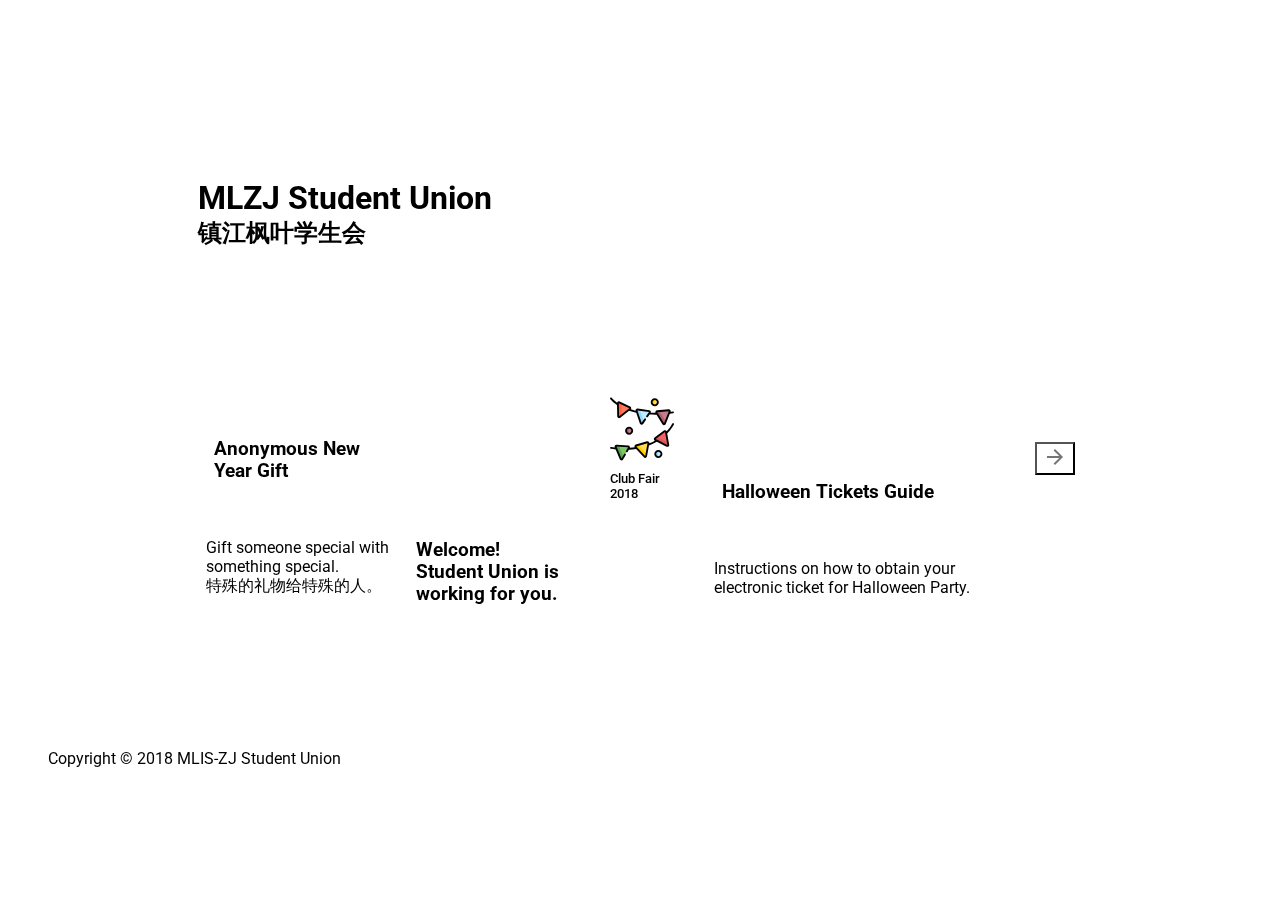
==== index.html @ 2b1303f5 "fin" ====
<!doctype html>
<!--
    Material Design Lite
    Copyright 2015 Google Inc. All rights reserved.

    Licensed under the Apache License, Version 2.0 (the "License");
    you may not use this file except in compliance with the License.
    You may obtain a copy of the License at

            https://www.apache.org/licenses/LICENSE-2.0

    Unless required by applicable law or agreed to in writing, software
    distributed under the License is distributed on an "AS IS" BASIS,
    WITHOUT WARRANTIES OR CONDITIONS OF ANY KIND, either express or implied.
    See the License for the specific language governing permissions and
    limitations under the License
-->
<html lang="en">
  <head>
    <meta charset="utf-8">
    <meta http-equiv="X-UA-Compatible" content="IE=edge">
    <meta name="description" content="Maple Leaf Zhenjiang Student Union">
    <meta name="viewport" content="width=device-width, initial-scale=1.0, minimum-scale=1.0">
    <title>Home | MLZJ Student Union</title>

    <!-- Add to homescreen for Chrome on Android -->
    <meta name="mobile-web-app-capable" content="yes">
    <link rel="icon" sizes="192x192" href="images/android-desktop.png">

    <!-- Add to homescreen for Safari on iOS -->
    <meta name="apple-mobile-web-app-capable" content="yes">
    <meta name="apple-mobile-web-app-status-bar-style" content="black">
    <meta name="apple-mobile-web-app-title" content="MLZJ Student Union">
    <link rel="apple-touch-icon-precomposed" href="images/ios-desktop.png">

    <!-- Tile icon for Win8 (144x144 + tile color) -->
    <meta name="msapplication-TileImage" content="images/touch/ms-touch-icon-144x144-precomposed.png">
    <meta name="msapplication-TileColor" content="#3372DF">

    <link rel="shortcut icon" href="images/favicon.png">

    <!-- SEO: If your mobile URL is different from the desktop URL, add a canonical link to the desktop page https://developers.google.com/webmasters/smartphone-sites/feature-phones -->
    <!--
    <link rel="canonical" href="http://www.example.com/">
    -->

    <link rel="stylesheet"
          href="https://fonts.googleapis.com/css?family=Roboto:regular,bold,italic,thin,light,bolditalic,black,medium&amp;lang=en">
    <link rel="stylesheet" href="https://fonts.googleapis.com/icon?family=Material+Icons">
    <link rel="stylesheet" href="https://code.getmdl.io/1.3.0/material.grey-orange.min.css">
    <link rel="stylesheet" href="styles.css">
    <style>
      #view-source {
        position: fixed;
        display: block;
        right: 0;
        bottom: 0;
        margin-right: 40px;
        margin-bottom: 40px;
        z-index: 900;
      }
    </style>
  </head>
  <body>

    <!-- Always shows a header, even in smaller screens. -->
    <div class="mdl-layout mdl-js-layout mdl-layout--fixed-header">
      <!--<header class="mdl-layout__header">-->
        <!--<div class="mdl-layout__header-row">-->
          <!--&lt;!&ndash; Title &ndash;&gt;-->
          <!--<span class="mdl-layout-title">Title</span>-->
          <!--&lt;!&ndash; Add spacer, to align navigation to the right &ndash;&gt;-->
          <!--<div class="mdl-layout-spacer"></div>-->
          <!--&lt;!&ndash; Navigation. We hide it in small screens. &ndash;&gt;-->
          <!--&lt;!&ndash;<nav class="mdl-navigation mdl-layout&#45;&#45;large-screen-only">&ndash;&gt;-->
          <!--&lt;!&ndash;<a class="mdl-navigation__link" href="">Link</a>&ndash;&gt;-->
          <!--&lt;!&ndash;<a class="mdl-navigation__link" href="">Link</a>&ndash;&gt;-->
          <!--&lt;!&ndash;<a class="mdl-navigation__link" href="">Link</a>&ndash;&gt;-->
          <!--&lt;!&ndash;<a class="mdl-navigation__link" href="">Link</a>&ndash;&gt;-->
          <!--&lt;!&ndash;</nav>&ndash;&gt;-->
        <!--</div>-->
      <!--</header>-->
      <!--<div class="mdl-layout__drawer">-->
      <!--<span class="mdl-layout-title">Title</span>-->
      <!--<nav class="mdl-navigation">-->
      <!--<a class="mdl-navigation__link" href="">Link</a>-->
      <!--<a class="mdl-navigation__link" href="">Link</a>-->
      <!--<a class="mdl-navigation__link" href="">Link</a>-->
      <!--<a class="mdl-navigation__link" href="">Link</a>-->
      <!--</nav>-->
      <!--</div>-->
      <main class="mdl-layout__content">
        <div class="page-content">
          <div class="demo-blog mdl-layout mdl-js-layout has-drawer is-upgraded">
            <main class="mdl-layout__content">
              <div class="demo-blog__posts mdl-grid" style="padding-left:15px">
                <h1 style="margin-bottom: 0">MLZJ Student Union</h1>
              </div>
              <div class="demo-blog__posts mdl-grid" style="padding-left:15px">
                <h2 style="margin-top: 0">镇江枫叶学生会</h2>
              </div>
              <div class="demo-blog__posts mdl-grid">


                <div class="mdl-card gift mdl-cell mdl-cell--12-col">
                  <div class="mdl-card__media mdl-color-text--grey-50">
                    <h3><a href="gift.html">Anonymous New Year Gift</a></h3>
                  </div>
                  <div class="mdl-color-text--grey-600 mdl-card__supporting-text"
                       style="margin-top: 1rem; margin-bottom: 1rem">
                    Gift someone special with something special.<br>特殊的礼物给特殊的人。
                  </div>
                </div>

                <div class="mdl-card coffee-pic mdl-cell mdl-cell--8-col">
                  <div class="mdl-card__media mdl-color-text--grey-50" style="cursor: default">
                    <h3>Welcome! <br> Student Union is working for you.</h3>
                  </div>
                </div>

                <div class="mdl-card something-else mdl-cell mdl-cell--8-col mdl-cell--4-col-desktop">
                  <div class="mdl-card__media mdl-color--white mdl-color-text--grey-600">
                    <a href="https://clubs.mlzjsu.com">
                    </a>
                    <img src="images/garlands.svg">
                    Club Fair 2018
                  </div>
                </div>
                <div class="mdl-card on-the-road-again mdl-cell mdl-cell--12-col">
                  <div class="mdl-card__media mdl-color-text--grey-50">
                    <h3><a href="ticket.html">Halloween Tickets Guide</a></h3>
                  </div>
                  <div class="mdl-color-text--grey-600 mdl-card__supporting-text"
                       style="margin-top: 1rem; margin-bottom: 1rem">
                    Instructions on how to obtain your electronic ticket for Halloween Party.
                  </div>
                </div>
                <nav class="demo-nav mdl-cell mdl-cell--12-col">
                  <div class="section-spacer"></div>
                  <a href="ticket.html" class="demo-nav__button" title="show more">
                    View
                    <button class="mdl-button mdl-js-button mdl-js-ripple-effect mdl-button--icon">
                      <i class="material-icons" role="presentation">arrow_forward</i>
                    </button>
                  </a>
                </nav>
              </div>
              <footer class="mdl-mini-footer">
                <div class="mdl-mini-footer--left-section">

                  <span>Copyright © 2018 MLIS-ZJ Student Union</span>
                  <!--<button class="mdl-mini-footer&#45;&#45;social-btn social-btn social-btn__github">-->
                  <!--</button>-->
                </div>
                <!--<div class="mdl-mini-footer&#45;&#45;right-section">-->
                <!--<button class="mdl-mini-footer&#45;&#45;social-btn social-btn__share">-->
                <!--<i class="material-icons" role="presentation">share</i>-->
                <!--<span class="visuallyhidden">share</span>-->
                <!--</button>-->
                <!--</div>-->
              </footer>
            </main>
            <div class="mdl-layout__obfuscator"></div>
          </div>
        </div>
      </main>
    </div>

    <script src="https://code.getmdl.io/1.3.0/material.min.js"></script>
  </body>
  <script>
  Array.prototype.forEach.call(document.querySelectorAll('.mdl-card__media'), function (el) {
    var link = el.querySelector('a');
    if (!link) {
      return;
    }
    var target = link.getAttribute('href');
    if (!target) {
      return;
    }
    el.addEventListener('click', function () {
      location.href = target;
    });
  });
  </script>
  <!-- Global site tag (gtag.js) - Google Analytics -->
  <script async src="https://www.googletagmanager.com/gtag/js?id=UA-101976839-5"></script>
  <script>
  window.dataLayer = window.dataLayer || [];
  function gtag(){dataLayer.push(arguments);}
  gtag('js', new Date());

  gtag('config', 'UA-101976839-5');
  </script>

</html>
---- styles.css ----
body::before {
  background-size: cover;
  background-attachment: fixed;
  content: '';
  will-change: transform;
  z-index: -1;
  left: 0;
  right: 0;
  bottom: 0;
  top: 0;
  position: fixed;
}

@media (max-width: 512px)  and (-webkit-min-device-pixel-ratio: 1.5),
(max-width: 512px)  and (min-resolution: 1.5dppx),
(max-width: 1024px) and (-webkit-max-device-pixel-ratio: 1.5),
(max-width: 1024px) and (max-resolution: 1.5dppx) {
  body::before {
    background-image: url('https://i.loli.net/2018/10/23/5bcf02853e238.jpg');
  }
}

@media (min-width: 513px)  and (max-width: 1024px) and (-webkit-min-device-pixel-ratio: 1.5),
(min-width: 513px)  and (max-width: 1024px) and (min-resolution: 1.5dppx),
(min-width: 1025px) and (max-width: 2048px) and (-webkit-max-device-pixel-ratio: 1.5),
(min-width: 1025px) and (max-width: 2048px) and (max-resolution: 1.5dppx) {
  body::before {
    background-image: url('https://i.loli.net/2018/10/23/5bcf02894824f.jpg');
  }
}

@media (min-width: 1025px) and (-webkit-min-device-pixel-ratio: 1.5),
(min-width: 1025px) and (min-resolution: 1.5dppx),
(min-width: 2049px) and (-webkit-max-device-pixel-ratio: 1.5),
(min-width: 2049px) and (max-resolution: 1.5dppx) {
  body::before {
    background-image: url('https://i.loli.net/2018/10/23/5bcf0289ef500.jpg');
  }
}

body .demo-blog {
  font-family: 'Roboto', 'Helvetica', sans-serif;
}

.demo-card-square.mdl-card {
  width: 100%;
  height: 320px;
}

@media (max-width: 839px) and (min-width: 480px) {
  .oven {
    width: calc(100% - 16px);
  }
}

.demo-card-square > .mdl-card__title {
  color: #fff;
}

.ethan {
  color: #ffab40 !important;
}

.demo-blog .demo-blog__posts {
  max-width: 900px;
  padding: 0;
  display: -webkit-flex;
  display: -ms-flexbox;
  display: flex;
  width: 100%;
  margin: 0 auto;
  -webkit-flex-shrink: 0;
  -ms-flex-negative: 0;
  flex-shrink: 0;
}

.demo-blog.mdl-layout .mdl-layout__content {
  padding-top: 150px;
  position: relative;
  -webkit-overflow-scrolling: touch;
}

.demo-blog .mdl-card {
  display: -webkit-flex;
  display: -ms-flexbox;
  display: flex;
  -webkit-flex-direction: column;
  -ms-flex-direction: column;
  flex-direction: column;
  -webkit-align-items: stretch;
  -ms-flex-align: stretch;
  align-items: stretch;
  min-height: 360px;
}

.demo-blog .mdl-card__title {
  padding: 16px;
  -webkit-flex-grow: 1;
  -ms-flex-positive: 1;
  flex-grow: 1;
}

.demo-blog .mdl-card__media {
  box-sizing: border-box;
  background-size: cover;
  padding: 24px;
  display: -webkit-flex;
  display: -ms-flexbox;
  display: flex;
  -webkit-flex-grow: 1;
  -ms-flex-positive: 1;
  flex-grow: 1;
  -webkit-flex-direction: row;
  -ms-flex-direction: row;
  flex-direction: row;
  -webkit-align-items: flex-end;
  -ms-flex-align: end;
  align-items: flex-end;
  cursor: pointer;
}

.demo-blog .mdl-card__media a,
.demo-blog .mdl-card__title a {
  color: inherit;
}

.demo-blog .mdl-card__supporting-text {
  width: 100%;
  padding: 16px;
  /*min-height: 64px;*/
  display: -webkit-flex;
  display: -ms-flexbox;
  display: flex;
}

.demo-blog .mdl-card__supporting-text strong {
  font-weight: 400;
}

.demo-blog .mdl-card__media ~ .mdl-card__supporting-text {
  /*min-height: 64px;*/
}

.demo-blog .mdl-card__supporting-text:not(:last-child) {
  box-sizing: border-box;
  min-height: 76px;
}

.demo-blog:not(.demo-blog--blogpost) .mdl-card__supporting-text ~ .mdl-card__supporting-text {
  border-top: 1px solid rgba(0, 0, 0, 0.1);
}

.demo-blog .mdl-card__actions:first-child {
  margin-left: 0;
}

.demo-blog .meta {
  box-sizing: border-box;
  padding: 16px;
  display: -webkit-flex;
  display: -ms-flexbox;
  display: flex;
  -webkit-flex-direction: row;
  -ms-flex-direction: row;
  flex-direction: row;
  -webkit-align-items: center;
  -ms-flex-align: center;
  align-items: center;
  -webkit-justify-content: flex-start;
  -ms-flex-pack: start;
  justify-content: flex-start;
  height: auto;
}

.demo-blog .meta > .meta__favorites {
  -webkit-flex-direction: row;
  -ms-flex-direction: row;
  flex-direction: row;
  margin: 0 8px;
  font-size: 13px;
  font-weight: 500;
}

.demo-blog .meta > .meta__favorites .material-icons {
  font-size: 2em;
  cursor: pointer;
  margin-left: 12px;
}

.demo-blog .mdl-card .meta.meta--fill {
  -webkit-justify-content: space-between;
  -ms-flex-pack: justify;
  justify-content: space-between;
}

.demo-blog .meta > *:first-child {
  margin-right: 16px;
}

.demo-blog .meta > * {
  display: -webkit-flex;
  display: -ms-flexbox;
  display: flex;
  -webkit-flex-direction: column;
  -ms-flex-direction: column;
  flex-direction: column;
}

.demo-blog.is-small-screen .demo-blog__posts > .mdl-card.coffee-pic {
  -webkit-order: 0;
  -ms-flex-order: 0;
  order: 0;
}

.demo-blog.is-small-screen .demo-blog__posts > .a > .mdl-card.something-else {
  -webkit-order: -1;
  -ms-flex-order: -1;
  order: -1;
}

.demo-blog .coffee-pic .mdl-card__media {
  background-image: url('https://i.loli.net/2018/10/23/5bcf044e3f335.jpg');
}

.demo-blog .something-else .mdl-card__media {
  display: -webkit-flex;
  display: -ms-flexbox;
  display: flex;
  -webkit-flex-direction: column;
  -ms-flex-direction: column;
  flex-direction: column;
  -webkit-justify-content: center;
  -ms-flex-pack: center;
  justify-content: center;
  -webkit-align-items: center;
  -ms-flex-align: center;
  align-items: center;
}

.demo-blog .something-else > button {
  position: absolute;
  top: 0;
  right: 28px;
  -webkit-transform: translate(0px, -28px);
  transform: translate(0px, -28px);
}

.bottom_aligner {
  display: inline-block;
  height: 100%;
  vertical-align: bottom;
}

.demo-blog .something-else .mdl-card__media {
  font-size: 13px;
  font-weight: 500;
  border-top-left-radius: 2px;
  border-top-right-radius: 2px;
}

.demo-blog .something-else .mdl-card__media img {
  width: 64px;
  height: 64px;
  margin-bottom: 10px;
}

.demo-blog .something-else .mdl-card__supporting-text {
  background-color: #F5F5F5;
  border-bottom-left-radius: 2px;
  border-bottom-right-radius: 2px;
}

.demo-blog .on-the-road-again .mdl-card__media {
  background-image: url('https://i.loli.net/2018/10/23/5bcf02cee9a48.jpg');
}

.demo-blog .gift .mdl-card__media {
  background-image: url('https://i.loli.net/2018/12/18/5c182c850fb59.jpg');
}

.demo-blog .shopping .mdl-card__media {
  background-image: url('images/shopping.jpg');
}

.demo-blog .demo-blog__posts > .demo-nav {
  margin: 12px 15px;
  display: -webkit-flex;
  display: -ms-flexbox;
  display: flex;
  -webkit-flex-direction: row;
  -ms-flex-direction: row;
  flex-direction: row;
  -webkit-justify-content: space-between;
  -ms-flex-pack: justify;
  justify-content: space-between;
  -webkit-align-items: center;
  -ms-flex-align: center;
  align-items: center;
  color: white;
  font-weight: 500;
}

.demo-blog .demo-blog__posts > .demo-nav > .demo-nav__button {
  color: white;
  text-decoration: none;
}

.demo-blog .demo-blog__posts > .demo-nav .mdl-button {
  color: rgba(0, 0, 0, 0.54);
  background-color: white;
}

.demo-blog .demo-blog__posts > .demo-nav > .demo-nav__button:first-child .mdl-button {
  margin-right: 16px;
}

.demo-blog .demo-blog__posts > .demo-nav > .demo-nav__button:last-child .mdl-button {
  margin-left: 16px;
}

.demo-blog .mdl-card > a {
  color: inherit;
  text-decoration: none;
  font-weight: inherit;
}

.demo-blog .mdl-card h3 {
  margin: 0;
}

.demo-blog .mdl-card h3 a {
  text-decoration: none;
}

.demo-blog .mdl-card h3.quote:before, .demo-blog .mdl-card h3.quote:after {
  display: block;
  font-size: 3em;
  margin-top: 0.5em;
}

.demo-blog .mdl-card h3.quote:before {
  content: '“';
}

.demo-blog .mdl-card h3.quote:after {
  content: '”';
}

.demo-blog--blogpost .custom-header {
  background-color: transparent;
}

.demo-blog--blogpost .demo-blog__posts > .mdl-card .mdl-card__media {
  background-image: url('https://i.loli.net/2018/12/18/5c182c850fb59.jpg');
  height: 280px;
}

.demo-blog--blogpost .comments {
  background-color: #EEE;
}

.demo-blog--blogpost .meta > * {
  -webkit-align-items: center;
  -ms-flex-align: center;
  align-items: center;
}

.demo-blog--blogpost .meta + .mdl-card__supporting-text {
  border: 0;
  display: -webkit-flex;
  display: -ms-flexbox;
  display: flex;
  -webkit-flex-direction: column;
  -ms-flex-direction: column;
  flex-direction: column;
}

.demo-blog--blogpost .meta + .mdl-card__supporting-text p {
  max-width: 512px;
  margin: 16px auto;
  font-size: 16px;
  line-height: 28px;
}

.demo-blog--blogpost .comments {
  display: -webkit-flex;
  display: -ms-flexbox;
  display: flex;
  -webkit-flex-direction: column;
  -ms-flex-direction: column;
  flex-direction: column;
  -webkit-justify-content: flex-start;
  -ms-flex-pack: start;
  justify-content: flex-start;
  -webkit-align-items: stretch;
  -ms-flex-align: stretch;
  align-items: stretch;
  padding: 32px;
  box-sizing: border-box;
}

.demo-blog--blogpost .comments > form {
  display: -webkit-flex;
  display: -ms-flexbox;
  display: flex;
  -webkit-flex-direction: row;
  -ms-flex-direction: row;
  flex-direction: row;
  margin-bottom: 16px;
}

.demo-blog--blogpost .comments > form .mdl-textfield {
  -webkit-flex-grow: 1;
  -ms-flex-positive: 1;
  flex-grow: 1;
  margin-right: 16px;
  color: rgb(97, 97, 97);
}

/* Workaround for Firefox.
 * User agent stylesheet kept overwriting the font in FF only.
 */
.demo-blog--blogpost .comments > form .mdl-textfield .mdl-textfield__input {
  font-family: 'Roboto', 'Helvetica', sans-serif;
}

.demo-blog--blogpost .comments > form .mdl-textfield input,
.demo-blog--blogpost .comments > form .mdl-textfield textarea {
  resize: none;
}

.demo-blog--blogpost .comments > form button {
  margin-top: 20px;
  background-color: rgba(0, 0, 0, 0.24);
  color: white;
}

.demo-blog--blogpost .comments .comment {
  display: -webkit-flex;
  display: -ms-flexbox;
  display: flex;
  -webkit-flex-direction: column;
  -ms-flex-direction: column;
  flex-direction: column;
  -webkit-align-items: stretch;
  -ms-flex-align: stretch;
  align-items: stretch;
}

.demo-blog--blogpost .comments .comment > .comment__header {
  display: -webkit-flex;
  display: -ms-flexbox;
  display: flex;
  -webkit-flex-direction: row;
  -ms-flex-direction: row;
  flex-direction: row;
  -webkit-align-items: center;
  -ms-flex-align: center;
  align-items: center;
  margin-bottom: 16px;
}

.demo-blog--blogpost .comments .comment > .comment__header > .comment__avatar {
  width: 48px;
  height: 48px;
  border-radius: 24px;
  margin-right: 16px;
}

.demo-blog--blogpost .comments .comment > .comment__header > .comment__author {
  -webkit-flex-grow: 1;
  -ms-flex-positive: 1;
  flex-grow: 1;
  display: -webkit-flex;
  display: -ms-flexbox;
  display: flex;
  -webkit-flex-direction: column;
  -ms-flex-direction: column;
  flex-direction: column;
}

.demo-blog--blogpost .comments .comment > .comment__text {
  line-height: 1.5em;
}

.demo-blog--blogpost .comments .comment > .comment__actions {
  display: -webkit-flex;
  display: -ms-flexbox;
  display: flex;
  -webkit-flex-direction: row;
  -ms-flex-direction: row;
  flex-direction: row;
  -webkit-justify-content: flex-start;
  -ms-flex-pack: start;
  justify-content: flex-start;
  -webkit-align-items: center;
  -ms-flex-align: center;
  align-items: center;
  font-size: 0.8em;
  margin-top: 16px;
}

.demo-blog--blogpost .comments .comment > .comment__actions button {
  margin-right: 16px;
  color: rgba(0, 0, 0, 0.24);
}

.demo-blog--blogpost .comments .comment > .comment__answers {
  padding-top: 32px;
  padding-left: 48px;
}

.demo-blog--blogpost .demo-back {
  position: absolute;
  top: 16px;
  left: 16px;
  color: white;
  z-index: 9999;
}

.demo-blog .section-spacer {
  -webkit-flex-grow: 1;
  -ms-flex-positive: 1;
  flex-grow: 1;
}

.demo-blog .something-else {
  overflow: visible;
  z-index: 10;
}

.demo-blog .amazing .mdl-card__title {
  background-color: #263238;
}

.demo-blog .minilogo {
  width: 44px;
  height: 44px;
  background-image: url('images/avatar.png');
  background-position: center;
  background-repeat: no-repeat;
  background-size: 100%;
  border-radius: 22px;
  background-color: #F5F5F5;
}

/* Fixes for IE 10 */
.mdl-grid {
  display: -webkit-flex !important;
  display: -ms-flexbox !important;
  display: flex !important;
}

.social-btn {
  background-position: center;
  background-size: contain;
  background-repeat: no-repeat;
  background-color: transparent;
  margin: 0 16px;
  width: 24px;
  height: 24px;
  cursor: pointer;
  opacity: 0.46;
  border-radius: 2px;
}

.social-btn__twitter {
  background-image: url('https://www.gstatic.com/images/icons/material/system/2x/post_twitter_black_24dp.png');
}

.social-btn__blogger {
  background-image: url('https://www.gstatic.com/images/icons/material/system/2x/post_facebook_black_24dp.png');
}

.social-btn__github {
  background-image: url('images/github.png');
}

.social-btn__share {
  color: rgba(0, 0, 0, 0.54);
  background: transparent;
}

.demo-blog .mdl-mini-footer {
  margin-top: 80px;
  height: 120px;
  padding: 40px;
  -webkit-align-items: center;
  -ms-flex-align: center;
  align-items: center;
  background-color: white;
  box-sizing: border-box;
}
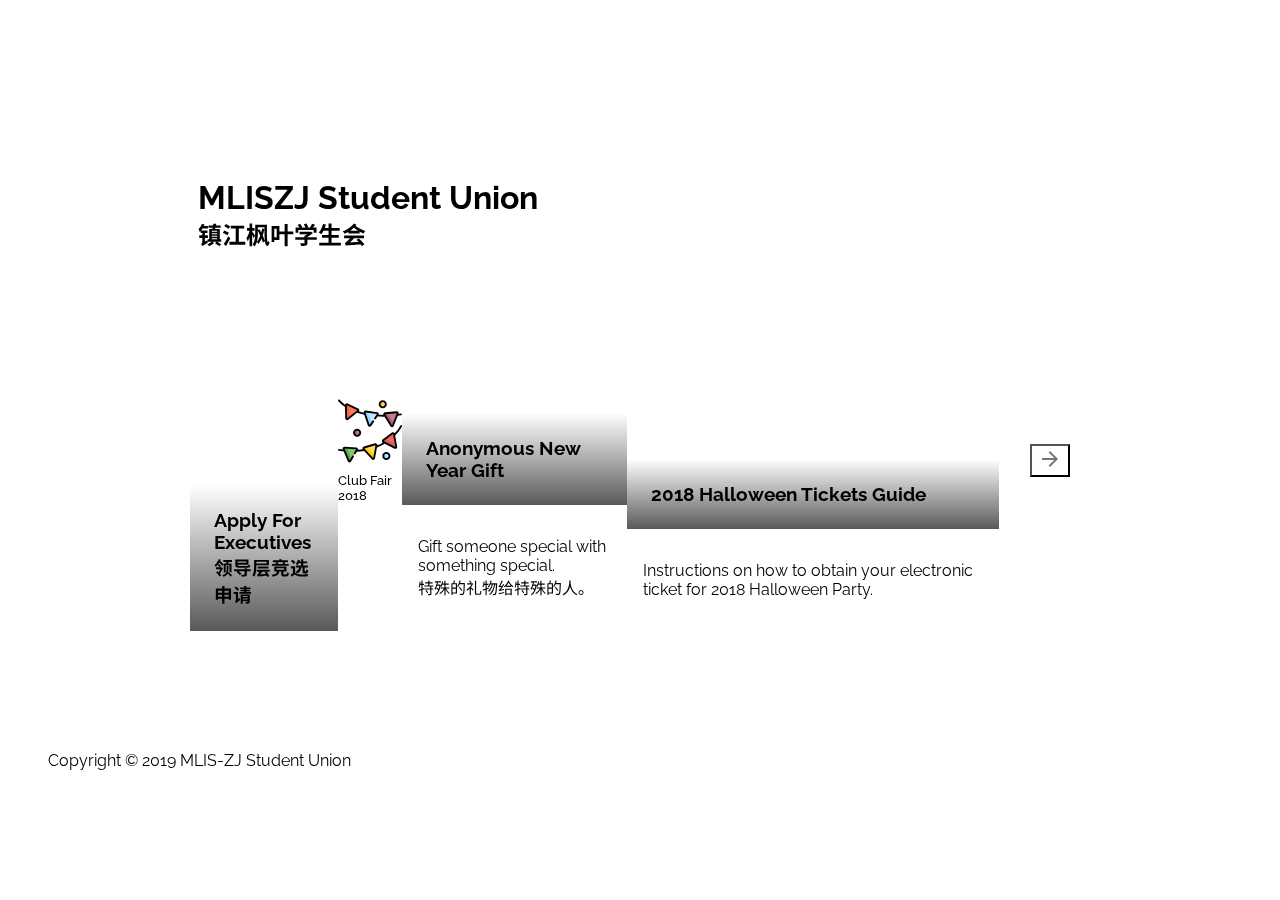
==== commit f73ad71d: "[Add] application" ====
--- a/index.html
+++ b/index.html
@@ -36,17 +36,11 @@
     <!-- Tile icon for Win8 (144x144 + tile color) -->
     <meta name="msapplication-TileImage" content="images/touch/ms-touch-icon-144x144-precomposed.png">
     <meta name="msapplication-TileColor" content="#3372DF">
-
     <link rel="shortcut icon" href="images/favicon.png">
-
-    <!-- SEO: If your mobile URL is different from the desktop URL, add a canonical link to the desktop page https://developers.google.com/webmasters/smartphone-sites/feature-phones -->
-    <!--
-    <link rel="canonical" href="http://www.example.com/">
-    -->
-
     <link rel="stylesheet"
           href="https://fonts.googleapis.com/css?family=Roboto:regular,bold,italic,thin,light,bolditalic,black,medium&amp;lang=en">
     <link rel="stylesheet" href="https://fonts.googleapis.com/icon?family=Material+Icons">
+    <link href="https://fonts.googleapis.com/css?family=Noto+Sans+SC|Raleway" rel="stylesheet">
     <link rel="stylesheet" href="https://code.getmdl.io/1.3.0/material.grey-orange.min.css">
     <link rel="stylesheet" href="styles.css">
     <style>
@@ -65,56 +59,29 @@
 
     <!-- Always shows a header, even in smaller screens. -->
     <div class="mdl-layout mdl-js-layout mdl-layout--fixed-header">
-      <!--<header class="mdl-layout__header">-->
-        <!--<div class="mdl-layout__header-row">-->
-          <!--&lt;!&ndash; Title &ndash;&gt;-->
-          <!--<span class="mdl-layout-title">Title</span>-->
-          <!--&lt;!&ndash; Add spacer, to align navigation to the right &ndash;&gt;-->
-          <!--<div class="mdl-layout-spacer"></div>-->
-          <!--&lt;!&ndash; Navigation. We hide it in small screens. &ndash;&gt;-->
-          <!--&lt;!&ndash;<nav class="mdl-navigation mdl-layout&#45;&#45;large-screen-only">&ndash;&gt;-->
-          <!--&lt;!&ndash;<a class="mdl-navigation__link" href="">Link</a>&ndash;&gt;-->
-          <!--&lt;!&ndash;<a class="mdl-navigation__link" href="">Link</a>&ndash;&gt;-->
-          <!--&lt;!&ndash;<a class="mdl-navigation__link" href="">Link</a>&ndash;&gt;-->
-          <!--&lt;!&ndash;<a class="mdl-navigation__link" href="">Link</a>&ndash;&gt;-->
-          <!--&lt;!&ndash;</nav>&ndash;&gt;-->
-        <!--</div>-->
-      <!--</header>-->
-      <!--<div class="mdl-layout__drawer">-->
-      <!--<span class="mdl-layout-title">Title</span>-->
-      <!--<nav class="mdl-navigation">-->
-      <!--<a class="mdl-navigation__link" href="">Link</a>-->
-      <!--<a class="mdl-navigation__link" href="">Link</a>-->
-      <!--<a class="mdl-navigation__link" href="">Link</a>-->
-      <!--<a class="mdl-navigation__link" href="">Link</a>-->
-      <!--</nav>-->
-      <!--</div>-->
       <main class="mdl-layout__content">
         <div class="page-content">
           <div class="demo-blog mdl-layout mdl-js-layout has-drawer is-upgraded">
             <main class="mdl-layout__content">
               <div class="demo-blog__posts mdl-grid" style="padding-left:15px">
-                <h1 style="margin-bottom: 0">MLZJ Student Union</h1>
+                <h1 style="margin-bottom: 0" class="raleway bold black">MLISZJ Student Union</h1>
               </div>
               <div class="demo-blog__posts mdl-grid" style="padding-left:15px">
-                <h2 style="margin-top: 0">镇江枫叶学生会</h2>
+                <h2 style="margin-top: 0" class="raleway">镇江枫叶学生会</h2>
               </div>
               <div class="demo-blog__posts mdl-grid">
 
-
-                <div class="mdl-card gift mdl-cell mdl-cell--12-col">
-                  <div class="mdl-card__media mdl-color-text--grey-50">
-                    <h3><a href="gift.html">Anonymous New Year Gift</a></h3>
-                  </div>
-                  <div class="mdl-color-text--grey-600 mdl-card__supporting-text"
-                       style="margin-top: 1rem; margin-bottom: 1rem">
-                    Gift someone special with something special.<br>特殊的礼物给特殊的人。
-                  </div>
-                </div>
+                <!--<div class="mdl-card coffee-pic mdl-cell mdl-cell&#45;&#45;8-col">-->
+                <!--<div class="mdl-card__media mdl-color-text&#45;&#45;grey-50" style="cursor: default">-->
+                <!--<h3>Welcome! <br> Student Union is working for you.</h3>-->
+                <!--</div>-->
+                <!--</div>-->
 
                 <div class="mdl-card coffee-pic mdl-cell mdl-cell--8-col">
-                  <div class="mdl-card__media mdl-color-text--grey-50" style="cursor: default">
-                    <h3>Welcome! <br> Student Union is working for you.</h3>
+                  <div class="mdl-card__media mdl-color-text--grey-50">
+                    <div class="gradient">
+                      <h3 class="raleway"><a href="apply/viewform">Apply For Executives <br> 领导层竞选申请</a></h3>
+                    </div>
                   </div>
                 </div>
 
@@ -126,15 +93,31 @@
                     Club Fair 2018
                   </div>
                 </div>
-                <div class="mdl-card on-the-road-again mdl-cell mdl-cell--12-col">
+
+                <div class="mdl-card gift mdl-cell mdl-cell--12-col">
                   <div class="mdl-card__media mdl-color-text--grey-50">
-                    <h3><a href="ticket.html">Halloween Tickets Guide</a></h3>
+                    <div class="gradient">
+                      <h3 class="raleway"><a href="gift.html">Anonymous New Year Gift</a></h3>
+                    </div>
                   </div>
                   <div class="mdl-color-text--grey-600 mdl-card__supporting-text"
                        style="margin-top: 1rem; margin-bottom: 1rem">
-                    Instructions on how to obtain your electronic ticket for Halloween Party.
+                    Gift someone special with something special.<br>特殊的礼物给特殊的人。
                   </div>
                 </div>
+
+                <div class="mdl-card on-the-road-again mdl-cell mdl-cell--12-col">
+                  <div class="mdl-card__media mdl-color-text--grey-50">
+                    <div class="gradient">
+                      <h3 class="raleway"><a href="ticket.html">2018 Halloween Tickets Guide</a></h3>
+                    </div>
+                  </div>
+                  <div class="mdl-color-text--grey-600 mdl-card__supporting-text"
+                       style="margin-top: 1rem; margin-bottom: 1rem">
+                    Instructions on how to obtain your electronic ticket for 2018 Halloween Party.
+                  </div>
+                </div>
+
                 <nav class="demo-nav mdl-cell mdl-cell--12-col">
                   <div class="section-spacer"></div>
                   <a href="ticket.html" class="demo-nav__button" title="show more">
@@ -147,17 +130,8 @@
               </div>
               <footer class="mdl-mini-footer">
                 <div class="mdl-mini-footer--left-section">
-
-                  <span>Copyright © 2018 MLIS-ZJ Student Union</span>
-                  <!--<button class="mdl-mini-footer&#45;&#45;social-btn social-btn social-btn__github">-->
-                  <!--</button>-->
+                  <span class="raleway">Copyright © 2019 MLIS-ZJ Student Union</span>
                 </div>
-                <!--<div class="mdl-mini-footer&#45;&#45;right-section">-->
-                <!--<button class="mdl-mini-footer&#45;&#45;social-btn social-btn__share">-->
-                <!--<i class="material-icons" role="presentation">share</i>-->
-                <!--<span class="visuallyhidden">share</span>-->
-                <!--</button>-->
-                <!--</div>-->
               </footer>
             </main>
             <div class="mdl-layout__obfuscator"></div>
@@ -187,7 +161,11 @@
   <script async src="https://www.googletagmanager.com/gtag/js?id=UA-101976839-5"></script>
   <script>
   window.dataLayer = window.dataLayer || [];
-  function gtag(){dataLayer.push(arguments);}
+
+  function gtag () {
+    dataLayer.push(arguments);
+  }
+
   gtag('js', new Date());
 
   gtag('config', 'UA-101976839-5');
--- a/styles.css
+++ b/styles.css
@@ -37,9 +37,27 @@
     background-image: url('https://i.loli.net/2018/10/23/5bcf0289ef500.jpg');
   }
 }
+.gradient {
+  width: 100%;
+  background: linear-gradient(to bottom, rgba(0, 0, 0, 0) 0%, rgba(0, 0, 0, 0.65) 100%);
+  padding: 24px;
+}
+
+.black {
+  color: #000000;
+}
+
+.bold {
+  font-weight: bold;
+}
+
+.raleway {
+  font-family: 'Raleway', 'Noto Sans SC', 'Helvetica', sans-serif;
+}
 
 body .demo-blog {
-  font-family: 'Roboto', 'Helvetica', sans-serif;
+  font-family: 'Raleway', 'Noto Sans SC', 'Helvetica', sans-serif;
+  /*font-family: 'Roboto', 'Helvetica', sans-serif;*/
 }
 
 .demo-card-square.mdl-card {
@@ -103,7 +121,7 @@
 .demo-blog .mdl-card__media {
   box-sizing: border-box;
   background-size: cover;
-  padding: 24px;
+  padding: 0;
   display: -webkit-flex;
   display: -ms-flexbox;
   display: flex;
@@ -219,7 +237,7 @@
 }
 
 .demo-blog .coffee-pic .mdl-card__media {
-  background-image: url('https://i.loli.net/2018/10/23/5bcf044e3f335.jpg');
+  background-image: url('https://mlzjsu.com/app_form_header.jpg');
 }
 
 .demo-blog .something-else .mdl-card__media {
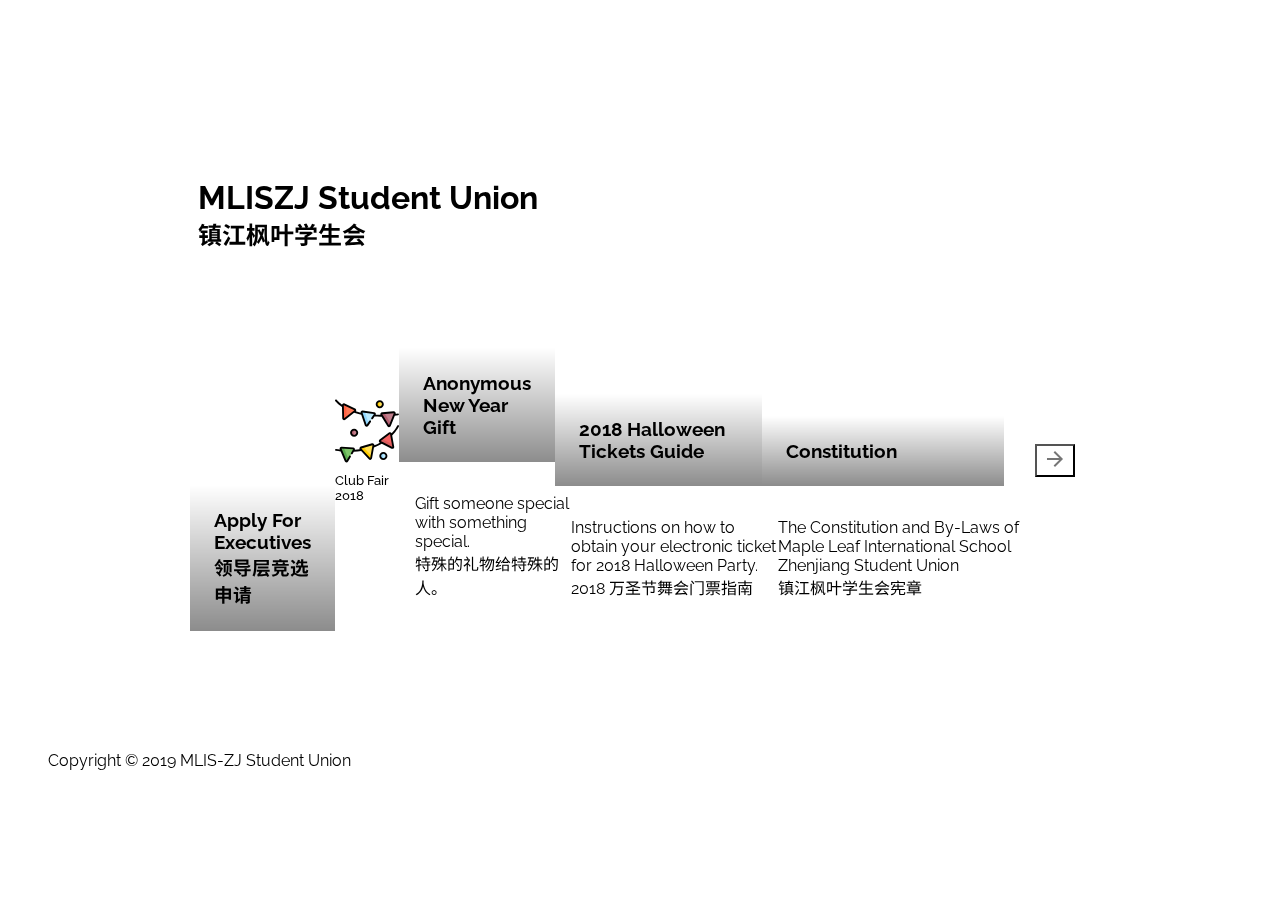
==== commit 2f3b45c2: "[Add] constitution entry" ====
--- a/index.html
+++ b/index.html
@@ -102,7 +102,9 @@
                   </div>
                   <div class="mdl-color-text--grey-600 mdl-card__supporting-text"
                        style="margin-top: 1rem; margin-bottom: 1rem">
-                    Gift someone special with something special.<br>特殊的礼物给特殊的人。
+                    Gift someone special with something special.
+                    <br>
+                    特殊的礼物给特殊的人。
                   </div>
                 </div>
 
@@ -115,6 +117,22 @@
                   <div class="mdl-color-text--grey-600 mdl-card__supporting-text"
                        style="margin-top: 1rem; margin-bottom: 1rem">
                     Instructions on how to obtain your electronic ticket for 2018 Halloween Party.
+                    <br>
+                    2018 万圣节舞会门票指南
+                  </div>
+                </div>
+
+                <div class="mdl-card constitution mdl-cell mdl-cell--12-col">
+                  <div class="mdl-card__media mdl-color-text--grey-50">
+                    <div class="gradient">
+                      <h3 class="raleway"><a href="MLISZJ_SU_Constitution.pdf">Constitution</a></h3>
+                    </div>
+                  </div>
+                  <div class="mdl-color-text--grey-600 mdl-card__supporting-text"
+                       style="margin-top: 1rem; margin-bottom: 1rem">
+                    The Constitution and By-Laws of Maple Leaf International School Zhenjiang Student Union
+                    <br>
+                    镇江枫叶学生会宪章
                   </div>
                 </div>
 
--- a/styles.css
+++ b/styles.css
@@ -39,7 +39,7 @@
 }
 .gradient {
   width: 100%;
-  background: linear-gradient(to bottom, rgba(0, 0, 0, 0) 0%, rgba(0, 0, 0, 0.65) 100%);
+  background: linear-gradient(to bottom, rgba(0, 0, 0, 0) 0%, rgba(0, 0, 0, 0.45) 100%);
   padding: 24px;
 }
 
@@ -290,6 +290,10 @@
 
 .demo-blog .on-the-road-again .mdl-card__media {
   background-image: url('https://i.loli.net/2018/10/23/5bcf02cee9a48.jpg');
+}
+
+.demo-blog .constitution .mdl-card__media {
+  background-image: url('https://i.loli.net/2019/03/22/5c947faec5915.png');
 }
 
 .demo-blog .gift .mdl-card__media {
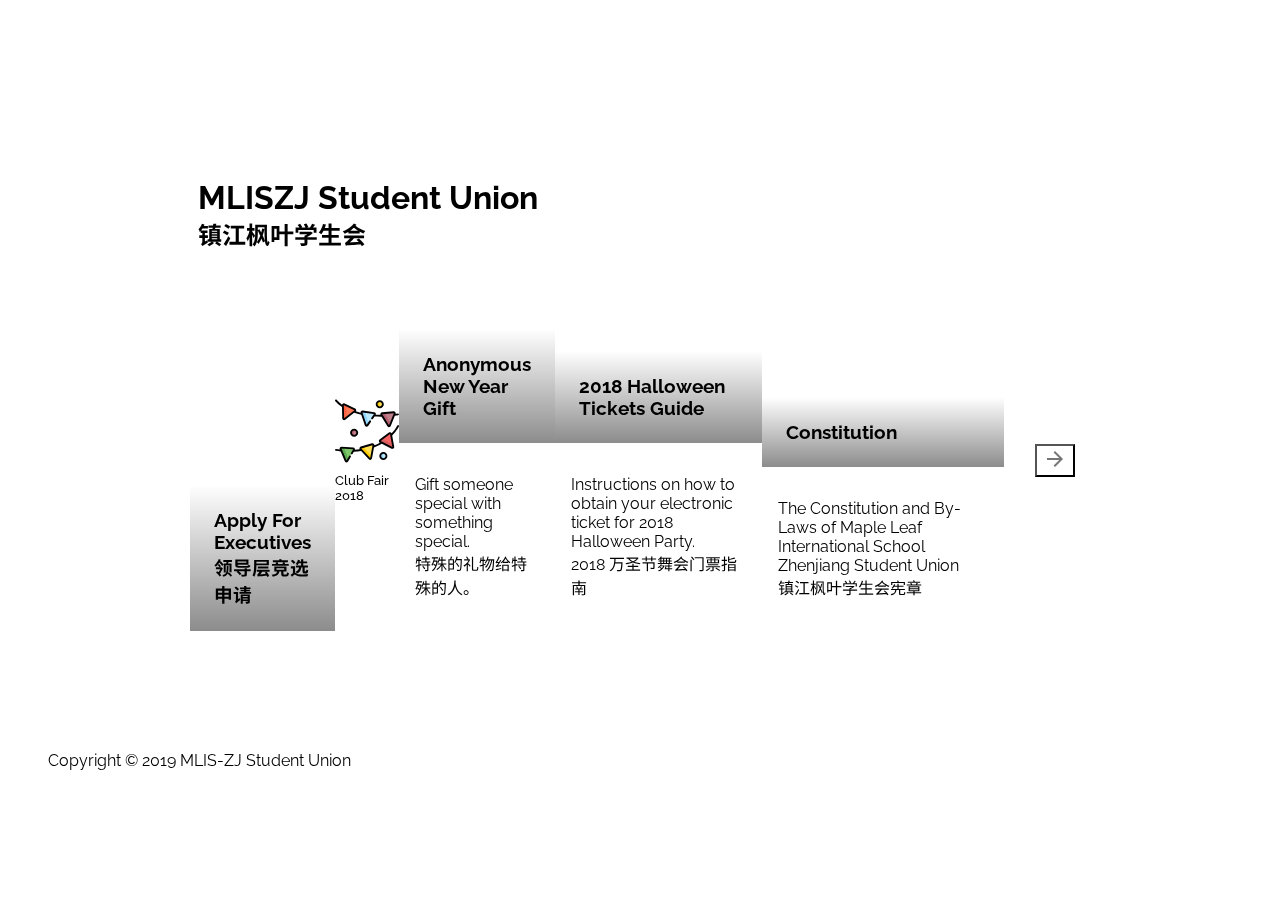
==== commit 57b4965a: "update url" ====
--- a/index.html
+++ b/index.html
@@ -37,10 +37,11 @@
     <meta name="msapplication-TileImage" content="images/touch/ms-touch-icon-144x144-precomposed.png">
     <meta name="msapplication-TileColor" content="#3372DF">
     <link rel="shortcut icon" href="images/favicon.png">
-    <link rel="stylesheet"
-          href="https://fonts.googleapis.com/css?family=Roboto:regular,bold,italic,thin,light,bolditalic,black,medium&amp;lang=en">
-    <link rel="stylesheet" href="https://fonts.googleapis.com/icon?family=Material+Icons">
-    <link href="https://fonts.googleapis.com/css?family=Noto+Sans+SC|Raleway" rel="stylesheet">
+    <link href='https://fonts.loli.net/css?family=Roboto:regular,bold,italic,thin,light,bolditalic,black,medium&amp;lang=en'
+          rel='stylesheet' type='text/css'>
+    <link href="https://fonts.loli.net/icon?family=Material+Icons"
+          rel="stylesheet">
+    <link href="https://fonts.loli.net/css?family=Noto+Sans+SC|Raleway" rel="stylesheet">
     <link rel="stylesheet" href="https://code.getmdl.io/1.3.0/material.grey-orange.min.css">
     <link rel="stylesheet" href="styles.css">
     <style>
@@ -80,7 +81,7 @@
                 <div class="mdl-card coffee-pic mdl-cell mdl-cell--8-col">
                   <div class="mdl-card__media mdl-color-text--grey-50">
                     <div class="gradient">
-                      <h3 class="raleway"><a href="apply/viewform">Apply For Executives <br> 领导层竞选申请</a></h3>
+                      <h3 class="raleway"><a href="apply/">Apply For Executives <br> 领导层竞选申请</a></h3>
                     </div>
                   </div>
                 </div>
--- a/styles.css
+++ b/styles.css
@@ -143,7 +143,7 @@
 }
 
 .demo-blog .mdl-card__supporting-text {
-  width: 100%;
+  /*width: 100%;*/
   padding: 16px;
   /*min-height: 64px;*/
   display: -webkit-flex;
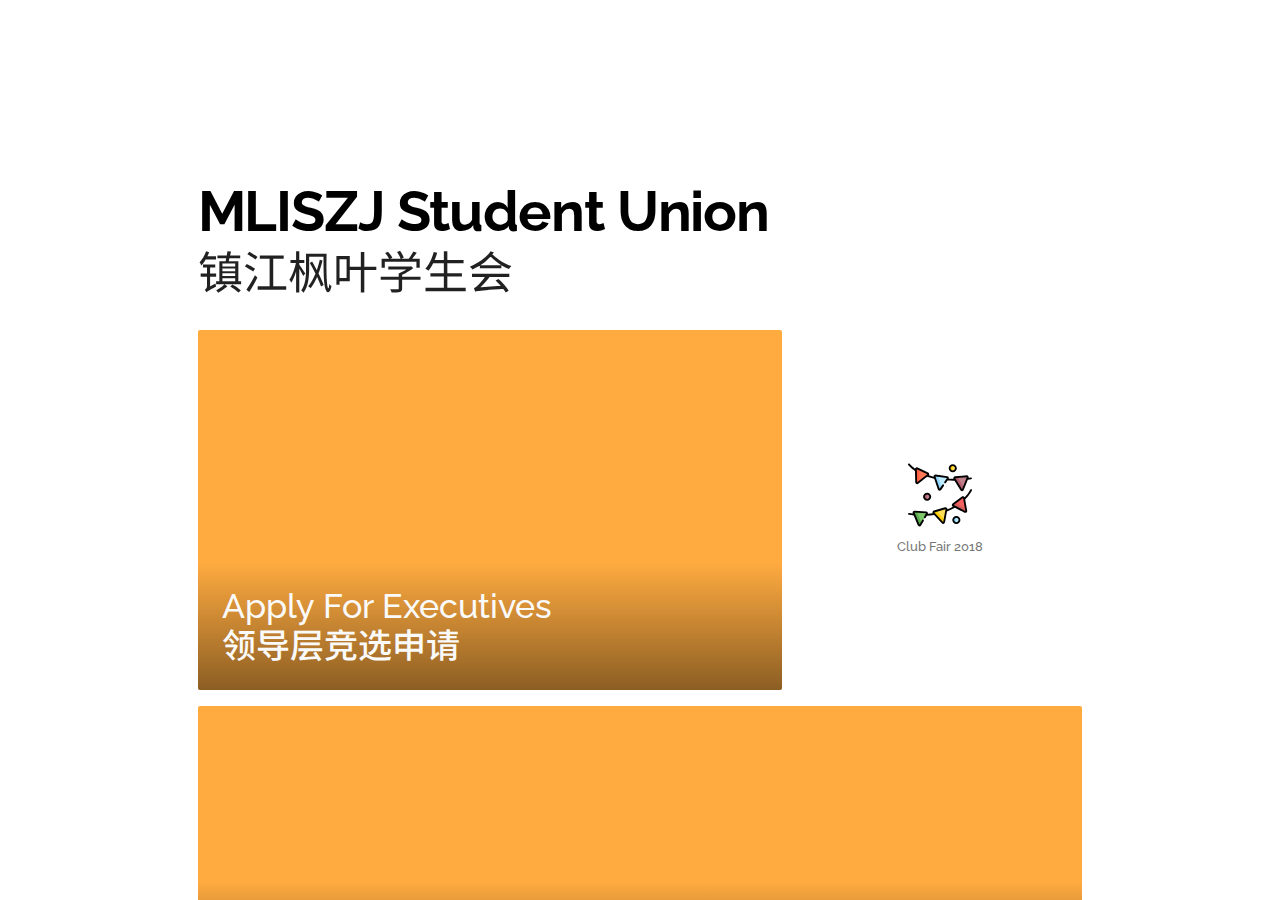
==== commit bfc24ac5: "localize mdl" ====
--- a/index.html
+++ b/index.html
@@ -42,7 +42,7 @@
     <link href="https://fonts.loli.net/icon?family=Material+Icons"
           rel="stylesheet">
     <link href="https://fonts.loli.net/css?family=Noto+Sans+SC|Raleway" rel="stylesheet">
-    <link rel="stylesheet" href="https://code.getmdl.io/1.3.0/material.grey-orange.min.css">
+    <link rel="stylesheet" href="material.grey-orange.min.css">
     <link rel="stylesheet" href="styles.css">
     <style>
       #view-source {
@@ -159,7 +159,7 @@
       </main>
     </div>
 
-    <script src="https://code.getmdl.io/1.3.0/material.min.js"></script>
+    <script src="material.min.js"></script>
   </body>
   <script>
   Array.prototype.forEach.call(document.querySelectorAll('.mdl-card__media'), function (el) {
--- a/material.grey-orange.min.css
+++ b/material.grey-orange.min.css
@@ -0,0 +1,8 @@
+/**
+ * material-design-lite - Material Design Components in CSS, JS and HTML
+ * @version v1.3.0
+ * @license Apache-2.0
+ * @copyright 2015 Google, Inc.
+ * @link https://github.com/google/material-design-lite
+ */
+@charset "UTF-8";html{color:rgba(0,0,0,.87)}::-moz-selection{background:#b3d4fc;text-shadow:none}::selection{background:#b3d4fc;text-shadow:none}hr{display:block;height:1px;border:0;border-top:1px solid #ccc;margin:1em 0;padding:0}audio,canvas,iframe,img,svg,video{vertical-align:middle}fieldset{border:0;margin:0;padding:0}textarea{resize:vertical}.browserupgrade{margin:.2em 0;background:#ccc;color:#000;padding:.2em 0}.hidden{display:none!important}.visuallyhidden{border:0;clip:rect(0 0 0 0);height:1px;margin:-1px;overflow:hidden;padding:0;position:absolute;width:1px}.visuallyhidden.focusable:active,.visuallyhidden.focusable:focus{clip:auto;height:auto;margin:0;overflow:visible;position:static;width:auto}.invisible{visibility:hidden}.clearfix:before,.clearfix:after{content:" ";display:table}.clearfix:after{clear:both}@media print{*,*:before,*:after,*:first-letter{background:transparent!important;color:#000!important;box-shadow:none!important}a,a:visited{text-decoration:underline}a[href]:after{content:" (" attr(href)")"}abbr[title]:after{content:" (" attr(title)")"}a[href^="#"]:after,a[href^="javascript:"]:after{content:""}pre,blockquote{border:1px solid #999;page-break-inside:avoid}thead{display:table-header-group}tr,img{page-break-inside:avoid}img{max-width:100%!important}p,h2,h3{orphans:3;widows:3}h2,h3{page-break-after:avoid}}a,.mdl-accordion,.mdl-button,.mdl-card,.mdl-checkbox,.mdl-dropdown-menu,.mdl-icon-toggle,.mdl-item,.mdl-radio,.mdl-slider,.mdl-switch,.mdl-tabs__tab{-webkit-tap-highlight-color:transparent;-webkit-tap-highlight-color:rgba(255,255,255,0)}html{width:100%;height:100%;-ms-touch-action:manipulation;touch-action:manipulation}body{width:100%;min-height:100%}main{display:block}*[hidden]{display:none!important}html,body{font-family:"Helvetica","Arial",sans-serif;font-size:14px;font-weight:400;line-height:20px}h1,h2,h3,h4,h5,h6,p{padding:0}h1 small,h2 small,h3 small,h4 small,h5 small,h6 small{font-family:"Roboto","Helvetica","Arial",sans-serif;font-weight:400;line-height:1.35;letter-spacing:-.02em;opacity:.54;font-size:.6em}h1{font-size:56px;line-height:1.35;letter-spacing:-.02em;margin:24px 0}h1,h2{font-family:"Roboto","Helvetica","Arial",sans-serif;font-weight:400}h2{font-size:45px;line-height:48px}h2,h3{margin:24px 0}h3{font-size:34px;line-height:40px}h3,h4{font-family:"Roboto","Helvetica","Arial",sans-serif;font-weight:400}h4{font-size:24px;line-height:32px;-moz-osx-font-smoothing:grayscale;margin:24px 0 16px}h5{font-size:20px;font-weight:500;line-height:1;letter-spacing:.02em}h5,h6{font-family:"Roboto","Helvetica","Arial",sans-serif;margin:24px 0 16px}h6{font-size:16px;letter-spacing:.04em}h6,p{font-weight:400;line-height:24px}p{font-size:14px;letter-spacing:0;margin:0 0 16px}a{color:rgb(255,171,64);font-weight:500}blockquote{font-family:"Roboto","Helvetica","Arial",sans-serif;position:relative;font-size:24px;font-weight:300;font-style:italic;line-height:1.35;letter-spacing:.08em}blockquote:before{position:absolute;left:-.5em;content:'“'}blockquote:after{content:'”';margin-left:-.05em}mark{background-color:#f4ff81}dt{font-weight:700}address{font-size:12px;line-height:1;font-style:normal}address,ul,ol{font-weight:400;letter-spacing:0}ul,ol{font-size:14px;line-height:24px}.mdl-typography--display-4,.mdl-typography--display-4-color-contrast{font-family:"Roboto","Helvetica","Arial",sans-serif;font-size:112px;font-weight:300;line-height:1;letter-spacing:-.04em}.mdl-typography--display-4-color-contrast{opacity:.54}.mdl-typography--display-3,.mdl-typography--display-3-color-contrast{font-family:"Roboto","Helvetica","Arial",sans-serif;font-size:56px;font-weight:400;line-height:1.35;letter-spacing:-.02em}.mdl-typography--display-3-color-contrast{opacity:.54}.mdl-typography--display-2,.mdl-typography--display-2-color-contrast{font-family:"Roboto","Helvetica","Arial",sans-serif;font-size:45px;font-weight:400;line-height:48px}.mdl-typography--display-2-color-contrast{opacity:.54}.mdl-typography--display-1,.mdl-typography--display-1-color-contrast{font-family:"Roboto","Helvetica","Arial",sans-serif;font-size:34px;font-weight:400;line-height:40px}.mdl-typography--display-1-color-contrast{opacity:.54}.mdl-typography--headline,.mdl-typography--headline-color-contrast{font-family:"Roboto","Helvetica","Arial",sans-serif;font-size:24px;font-weight:400;line-height:32px;-moz-osx-font-smoothing:grayscale}.mdl-typography--headline-color-contrast{opacity:.87}.mdl-typography--title,.mdl-typography--title-color-contrast{font-family:"Roboto","Helvetica","Arial",sans-serif;font-size:20px;font-weight:500;line-height:1;letter-spacing:.02em}.mdl-typography--title-color-contrast{opacity:.87}.mdl-typography--subhead,.mdl-typography--subhead-color-contrast{font-family:"Roboto","Helvetica","Arial",sans-serif;font-size:16px;font-weight:400;line-height:24px;letter-spacing:.04em}.mdl-typography--subhead-color-contrast{opacity:.87}.mdl-typography--body-2,.mdl-typography--body-2-color-contrast{font-size:14px;font-weight:700;line-height:24px;letter-spacing:0}.mdl-typography--body-2-color-contrast{opacity:.87}.mdl-typography--body-1,.mdl-typography--body-1-color-contrast{font-size:14px;font-weight:400;line-height:24px;letter-spacing:0}.mdl-typography--body-1-color-contrast{opacity:.87}.mdl-typography--body-2-force-preferred-font,.mdl-typography--body-2-force-preferred-font-color-contrast{font-family:"Roboto","Helvetica","Arial",sans-serif;font-size:14px;font-weight:500;line-height:24px;letter-spacing:0}.mdl-typography--body-2-force-preferred-font-color-contrast{opacity:.87}.mdl-typography--body-1-force-preferred-font,.mdl-typography--body-1-force-preferred-font-color-contrast{font-family:"Roboto","Helvetica","Arial",sans-serif;font-size:14px;font-weight:400;line-height:24px;letter-spacing:0}.mdl-typography--body-1-force-preferred-font-color-contrast{opacity:.87}.mdl-typography--caption,.mdl-typography--caption-force-preferred-font{font-size:12px;font-weight:400;line-height:1;letter-spacing:0}.mdl-typography--caption-force-preferred-font{font-family:"Roboto","Helvetica","Arial",sans-serif}.mdl-typography--caption-color-contrast,.mdl-typography--caption-force-preferred-font-color-contrast{font-size:12px;font-weight:400;line-height:1;letter-spacing:0;opacity:.54}.mdl-typography--caption-force-preferred-font-color-contrast,.mdl-typography--menu{font-family:"Roboto","Helvetica","Arial",sans-serif}.mdl-typography--menu{font-size:14px;font-weight:500;line-height:1;letter-spacing:0}.mdl-typography--menu-color-contrast{opacity:.87}.mdl-typography--menu-color-contrast,.mdl-typography--button,.mdl-typography--button-color-contrast{font-family:"Roboto","Helvetica","Arial",sans-serif;font-size:14px;font-weight:500;line-height:1;letter-spacing:0}.mdl-typography--button,.mdl-typography--button-color-contrast{text-transform:uppercase}.mdl-typography--button-color-contrast{opacity:.87}.mdl-typography--text-left{text-align:left}.mdl-typography--text-right{text-align:right}.mdl-typography--text-center{text-align:center}.mdl-typography--text-justify{text-align:justify}.mdl-typography--text-nowrap{white-space:nowrap}.mdl-typography--text-lowercase{text-transform:lowercase}.mdl-typography--text-uppercase{text-transform:uppercase}.mdl-typography--text-capitalize{text-transform:capitalize}.mdl-typography--font-thin{font-weight:200!important}.mdl-typography--font-light{font-weight:300!important}.mdl-typography--font-regular{font-weight:400!important}.mdl-typography--font-medium{font-weight:500!important}.mdl-typography--font-bold{font-weight:700!important}.mdl-typography--font-black{font-weight:900!important}.material-icons{font-family:'Material Icons';font-weight:400;font-style:normal;font-size:24px;line-height:1;letter-spacing:normal;text-transform:none;display:inline-block;word-wrap:normal;-moz-font-feature-settings:'liga';font-feature-settings:'liga';-webkit-font-feature-settings:'liga';-webkit-font-smoothing:antialiased}.mdl-color-text--red{color:#f44336 !important}.mdl-color--red{background-color:#f44336 !important}.mdl-color-text--red-50{color:#ffebee !important}.mdl-color--red-50{background-color:#ffebee !important}.mdl-color-text--red-100{color:#ffcdd2 !important}.mdl-color--red-100{background-color:#ffcdd2 !important}.mdl-color-text--red-200{color:#ef9a9a !important}.mdl-color--red-200{background-color:#ef9a9a !important}.mdl-color-text--red-300{color:#e57373 !important}.mdl-color--red-300{background-color:#e57373 !important}.mdl-color-text--red-400{color:#ef5350 !important}.mdl-color--red-400{background-color:#ef5350 !important}.mdl-color-text--red-500{color:#f44336 !important}.mdl-color--red-500{background-color:#f44336 !important}.mdl-color-text--red-600{color:#e53935 !important}.mdl-color--red-600{background-color:#e53935 !important}.mdl-color-text--red-700{color:#d32f2f !important}.mdl-color--red-700{background-color:#d32f2f !important}.mdl-color-text--red-800{color:#c62828 !important}.mdl-color--red-800{background-color:#c62828 !important}.mdl-color-text--red-900{color:#b71c1c !important}.mdl-color--red-900{background-color:#b71c1c !important}.mdl-color-text--red-A100{color:#ff8a80 !important}.mdl-color--red-A100{background-color:#ff8a80 !important}.mdl-color-text--red-A200{color:#ff5252 !important}.mdl-color--red-A200{background-color:#ff5252 !important}.mdl-color-text--red-A400{color:#ff1744 !important}.mdl-color--red-A400{background-color:#ff1744 !important}.mdl-color-text--red-A700{color:#d50000 !important}.mdl-color--red-A700{background-color:#d50000 !important}.mdl-color-text--pink{color:#e91e63 !important}.mdl-color--pink{background-color:#e91e63 !important}.mdl-color-text--pink-50{color:#fce4ec !important}.mdl-color--pink-50{background-color:#fce4ec !important}.mdl-color-text--pink-100{color:#f8bbd0 !important}.mdl-color--pink-100{background-color:#f8bbd0 !important}.mdl-color-text--pink-200{color:#f48fb1 !important}.mdl-color--pink-200{background-color:#f48fb1 !important}.mdl-color-text--pink-300{color:#f06292 !important}.mdl-color--pink-300{background-color:#f06292 !important}.mdl-color-text--pink-400{color:#ec407a !important}.mdl-color--pink-400{background-color:#ec407a !important}.mdl-color-text--pink-500{color:#e91e63 !important}.mdl-color--pink-500{background-color:#e91e63 !important}.mdl-color-text--pink-600{color:#d81b60 !important}.mdl-color--pink-600{background-color:#d81b60 !important}.mdl-color-text--pink-700{color:#c2185b !important}.mdl-color--pink-700{background-color:#c2185b !important}.mdl-color-text--pink-800{color:#ad1457 !important}.mdl-color--pink-800{background-color:#ad1457 !important}.mdl-color-text--pink-900{color:#880e4f !important}.mdl-color--pink-900{background-color:#880e4f !important}.mdl-color-text--pink-A100{color:#ff80ab !important}.mdl-color--pink-A100{background-color:#ff80ab !important}.mdl-color-text--pink-A200{color:#ff4081 !important}.mdl-color--pink-A200{background-color:#ff4081 !important}.mdl-color-text--pink-A400{color:#f50057 !important}.mdl-color--pink-A400{background-color:#f50057 !important}.mdl-color-text--pink-A700{color:#c51162 !important}.mdl-color--pink-A700{background-color:#c51162 !important}.mdl-color-text--purple{color:#9c27b0 !important}.mdl-color--purple{background-color:#9c27b0 !important}.mdl-color-text--purple-50{color:#f3e5f5 !important}.mdl-color--purple-50{background-color:#f3e5f5 !important}.mdl-color-text--purple-100{color:#e1bee7 !important}.mdl-color--purple-100{background-color:#e1bee7 !important}.mdl-color-text--purple-200{color:#ce93d8 !important}.mdl-color--purple-200{background-color:#ce93d8 !important}.mdl-color-text--purple-300{color:#ba68c8 !important}.mdl-color--purple-300{background-color:#ba68c8 !important}.mdl-color-text--purple-400{color:#ab47bc !important}.mdl-color--purple-400{background-color:#ab47bc !important}.mdl-color-text--purple-500{color:#9c27b0 !important}.mdl-color--purple-500{background-color:#9c27b0 !important}.mdl-color-text--purple-600{color:#8e24aa !important}.mdl-color--purple-600{background-color:#8e24aa !important}.mdl-color-text--purple-700{color:#7b1fa2 !important}.mdl-color--purple-700{background-color:#7b1fa2 !important}.mdl-color-text--purple-800{color:#6a1b9a !important}.mdl-color--purple-800{background-color:#6a1b9a !important}.mdl-color-text--purple-900{color:#4a148c !important}.mdl-color--purple-900{background-color:#4a148c !important}.mdl-color-text--purple-A100{color:#ea80fc !important}.mdl-color--purple-A100{background-color:#ea80fc !important}.mdl-color-text--purple-A200{color:#e040fb !important}.mdl-color--purple-A200{background-color:#e040fb !important}.mdl-color-text--purple-A400{color:#d500f9 !important}.mdl-color--purple-A400{background-color:#d500f9 !important}.mdl-color-text--purple-A700{color:#a0f !important}.mdl-color--purple-A700{background-color:#a0f !important}.mdl-color-text--deep-purple{color:#673ab7 !important}.mdl-color--deep-purple{background-color:#673ab7 !important}.mdl-color-text--deep-purple-50{color:#ede7f6 !important}.mdl-color--deep-purple-50{background-color:#ede7f6 !important}.mdl-color-text--deep-purple-100{color:#d1c4e9 !important}.mdl-color--deep-purple-100{background-color:#d1c4e9 !important}.mdl-color-text--deep-purple-200{color:#b39ddb !important}.mdl-color--deep-purple-200{background-color:#b39ddb !important}.mdl-color-text--deep-purple-300{color:#9575cd !important}.mdl-color--deep-purple-300{background-color:#9575cd !important}.mdl-color-text--deep-purple-400{color:#7e57c2 !important}.mdl-color--deep-purple-400{background-color:#7e57c2 !important}.mdl-color-text--deep-purple-500{color:#673ab7 !important}.mdl-color--deep-purple-500{background-color:#673ab7 !important}.mdl-color-text--deep-purple-600{color:#5e35b1 !important}.mdl-color--deep-purple-600{background-color:#5e35b1 !important}.mdl-color-text--deep-purple-700{color:#512da8 !important}.mdl-color--deep-purple-700{background-color:#512da8 !important}.mdl-color-text--deep-purple-800{color:#4527a0 !important}.mdl-color--deep-purple-800{background-color:#4527a0 !important}.mdl-color-text--deep-purple-900{color:#311b92 !important}.mdl-color--deep-purple-900{background-color:#311b92 !important}.mdl-color-text--deep-purple-A100{color:#b388ff !important}.mdl-color--deep-purple-A100{background-color:#b388ff !important}.mdl-color-text--deep-purple-A200{color:#7c4dff !important}.mdl-color--deep-purple-A200{background-color:#7c4dff !important}.mdl-color-text--deep-purple-A400{color:#651fff !important}.mdl-color--deep-purple-A400{background-color:#651fff !important}.mdl-color-text--deep-purple-A700{color:#6200ea !important}.mdl-color--deep-purple-A700{background-color:#6200ea !important}.mdl-color-text--indigo{color:#3f51b5 !important}.mdl-color--indigo{background-color:#3f51b5 !important}.mdl-color-text--indigo-50{color:#e8eaf6 !important}.mdl-color--indigo-50{background-color:#e8eaf6 !important}.mdl-color-text--indigo-100{color:#c5cae9 !important}.mdl-color--indigo-100{background-color:#c5cae9 !important}.mdl-color-text--indigo-200{color:#9fa8da !important}.mdl-color--indigo-200{background-color:#9fa8da !important}.mdl-color-text--indigo-300{color:#7986cb !important}.mdl-color--indigo-300{background-color:#7986cb !important}.mdl-color-text--indigo-400{color:#5c6bc0 !important}.mdl-color--indigo-400{background-color:#5c6bc0 !important}.mdl-color-text--indigo-500{color:#3f51b5 !important}.mdl-color--indigo-500{background-color:#3f51b5 !important}.mdl-color-text--indigo-600{color:#3949ab !important}.mdl-color--indigo-600{background-color:#3949ab !important}.mdl-color-text--indigo-700{color:#303f9f !important}.mdl-color--indigo-700{background-color:#303f9f !important}.mdl-color-text--indigo-800{color:#283593 !important}.mdl-color--indigo-800{background-color:#283593 !important}.mdl-color-text--indigo-900{color:#1a237e !important}.mdl-color--indigo-900{background-color:#1a237e !important}.mdl-color-text--indigo-A100{color:#8c9eff !important}.mdl-color--indigo-A100{background-color:#8c9eff !important}.mdl-color-text--indigo-A200{color:#536dfe !important}.mdl-color--indigo-A200{background-color:#536dfe !important}.mdl-color-text--indigo-A400{color:#3d5afe !important}.mdl-color--indigo-A400{background-color:#3d5afe !important}.mdl-color-text--indigo-A700{color:#304ffe !important}.mdl-color--indigo-A700{background-color:#304ffe !important}.mdl-color-text--blue{color:#2196f3 !important}.mdl-color--blue{background-color:#2196f3 !important}.mdl-color-text--blue-50{color:#e3f2fd !important}.mdl-color--blue-50{background-color:#e3f2fd !important}.mdl-color-text--blue-100{color:#bbdefb !important}.mdl-color--blue-100{background-color:#bbdefb !important}.mdl-color-text--blue-200{color:#90caf9 !important}.mdl-color--blue-200{background-color:#90caf9 !important}.mdl-color-text--blue-300{color:#64b5f6 !important}.mdl-color--blue-300{background-color:#64b5f6 !important}.mdl-color-text--blue-400{color:#42a5f5 !important}.mdl-color--blue-400{background-color:#42a5f5 !important}.mdl-color-text--blue-500{color:#2196f3 !important}.mdl-color--blue-500{background-color:#2196f3 !important}.mdl-color-text--blue-600{color:#1e88e5 !important}.mdl-color--blue-600{background-color:#1e88e5 !important}.mdl-color-text--blue-700{color:#1976d2 !important}.mdl-color--blue-700{background-color:#1976d2 !important}.mdl-color-text--blue-800{color:#1565c0 !important}.mdl-color--blue-800{background-color:#1565c0 !important}.mdl-color-text--blue-900{color:#0d47a1 !important}.mdl-color--blue-900{background-color:#0d47a1 !important}.mdl-color-text--blue-A100{color:#82b1ff !important}.mdl-color--blue-A100{background-color:#82b1ff !important}.mdl-color-text--blue-A200{color:#448aff !important}.mdl-color--blue-A200{background-color:#448aff !important}.mdl-color-text--blue-A400{color:#2979ff !important}.mdl-color--blue-A400{background-color:#2979ff !important}.mdl-color-text--blue-A700{color:#2962ff !important}.mdl-color--blue-A700{background-color:#2962ff !important}.mdl-color-text--light-blue{color:#03a9f4 !important}.mdl-color--light-blue{background-color:#03a9f4 !important}.mdl-color-text--light-blue-50{color:#e1f5fe !important}.mdl-color--light-blue-50{background-color:#e1f5fe !important}.mdl-color-text--light-blue-100{color:#b3e5fc !important}.mdl-color--light-blue-100{background-color:#b3e5fc !important}.mdl-color-text--light-blue-200{color:#81d4fa !important}.mdl-color--light-blue-200{background-color:#81d4fa !important}.mdl-color-text--light-blue-300{color:#4fc3f7 !important}.mdl-color--light-blue-300{background-color:#4fc3f7 !important}.mdl-color-text--light-blue-400{color:#29b6f6 !important}.mdl-color--light-blue-400{background-color:#29b6f6 !important}.mdl-color-text--light-blue-500{color:#03a9f4 !important}.mdl-color--light-blue-500{background-color:#03a9f4 !important}.mdl-color-text--light-blue-600{color:#039be5 !important}.mdl-color--light-blue-600{background-color:#039be5 !important}.mdl-color-text--light-blue-700{color:#0288d1 !important}.mdl-color--light-blue-700{background-color:#0288d1 !important}.mdl-color-text--light-blue-800{color:#0277bd !important}.mdl-color--light-blue-800{background-color:#0277bd !important}.mdl-color-text--light-blue-900{color:#01579b !important}.mdl-color--light-blue-900{background-color:#01579b !important}.mdl-color-text--light-blue-A100{color:#80d8ff !important}.mdl-color--light-blue-A100{background-color:#80d8ff !important}.mdl-color-text--light-blue-A200{color:#40c4ff !important}.mdl-color--light-blue-A200{background-color:#40c4ff !important}.mdl-color-text--light-blue-A400{color:#00b0ff !important}.mdl-color--light-blue-A400{background-color:#00b0ff !important}.mdl-color-text--light-blue-A700{color:#0091ea !important}.mdl-color--light-blue-A700{background-color:#0091ea !important}.mdl-color-text--cyan{color:#00bcd4 !important}.mdl-color--cyan{background-color:#00bcd4 !important}.mdl-color-text--cyan-50{color:#e0f7fa !important}.mdl-color--cyan-50{background-color:#e0f7fa !important}.mdl-color-text--cyan-100{color:#b2ebf2 !important}.mdl-color--cyan-100{background-color:#b2ebf2 !important}.mdl-color-text--cyan-200{color:#80deea !important}.mdl-color--cyan-200{background-color:#80deea !important}.mdl-color-text--cyan-300{color:#4dd0e1 !important}.mdl-color--cyan-300{background-color:#4dd0e1 !important}.mdl-color-text--cyan-400{color:#26c6da !important}.mdl-color--cyan-400{background-color:#26c6da !important}.mdl-color-text--cyan-500{color:#00bcd4 !important}.mdl-color--cyan-500{background-color:#00bcd4 !important}.mdl-color-text--cyan-600{color:#00acc1 !important}.mdl-color--cyan-600{background-color:#00acc1 !important}.mdl-color-text--cyan-700{color:#0097a7 !important}.mdl-color--cyan-700{background-color:#0097a7 !important}.mdl-color-text--cyan-800{color:#00838f !important}.mdl-color--cyan-800{background-color:#00838f !important}.mdl-color-text--cyan-900{color:#006064 !important}.mdl-color--cyan-900{background-color:#006064 !important}.mdl-color-text--cyan-A100{color:#84ffff !important}.mdl-color--cyan-A100{background-color:#84ffff !important}.mdl-color-text--cyan-A200{color:#18ffff !important}.mdl-color--cyan-A200{background-color:#18ffff !important}.mdl-color-text--cyan-A400{color:#00e5ff !important}.mdl-color--cyan-A400{background-color:#00e5ff !important}.mdl-color-text--cyan-A700{color:#00b8d4 !important}.mdl-color--cyan-A700{background-color:#00b8d4 !important}.mdl-color-text--teal{color:#009688 !important}.mdl-color--teal{background-color:#009688 !important}.mdl-color-text--teal-50{color:#e0f2f1 !important}.mdl-color--teal-50{background-color:#e0f2f1 !important}.mdl-color-text--teal-100{color:#b2dfdb !important}.mdl-color--teal-100{background-color:#b2dfdb !important}.mdl-color-text--teal-200{color:#80cbc4 !important}.mdl-color--teal-200{background-color:#80cbc4 !important}.mdl-color-text--teal-300{color:#4db6ac !important}.mdl-color--teal-300{background-color:#4db6ac !important}.mdl-color-text--teal-400{color:#26a69a !important}.mdl-color--teal-400{background-color:#26a69a !important}.mdl-color-text--teal-500{color:#009688 !important}.mdl-color--teal-500{background-color:#009688 !important}.mdl-color-text--teal-600{color:#00897b !important}.mdl-color--teal-600{background-color:#00897b !important}.mdl-color-text--teal-700{color:#00796b !important}.mdl-color--teal-700{background-color:#00796b !important}.mdl-color-text--teal-800{color:#00695c !important}.mdl-color--teal-800{background-color:#00695c !important}.mdl-color-text--teal-900{color:#004d40 !important}.mdl-color--teal-900{background-color:#004d40 !important}.mdl-color-text--teal-A100{color:#a7ffeb !important}.mdl-color--teal-A100{background-color:#a7ffeb !important}.mdl-color-text--teal-A200{color:#64ffda !important}.mdl-color--teal-A200{background-color:#64ffda !important}.mdl-color-text--teal-A400{color:#1de9b6 !important}.mdl-color--teal-A400{background-color:#1de9b6 !important}.mdl-color-text--teal-A700{color:#00bfa5 !important}.mdl-color--teal-A700{background-color:#00bfa5 !important}.mdl-color-text--green{color:#4caf50 !important}.mdl-color--green{background-color:#4caf50 !important}.mdl-color-text--green-50{color:#e8f5e9 !important}.mdl-color--green-50{background-color:#e8f5e9 !important}.mdl-color-text--green-100{color:#c8e6c9 !important}.mdl-color--green-100{background-color:#c8e6c9 !important}.mdl-color-text--green-200{color:#a5d6a7 !important}.mdl-color--green-200{background-color:#a5d6a7 !important}.mdl-color-text--green-300{color:#81c784 !important}.mdl-color--green-300{background-color:#81c784 !important}.mdl-color-text--green-400{color:#66bb6a !important}.mdl-color--green-400{background-color:#66bb6a !important}.mdl-color-text--green-500{color:#4caf50 !important}.mdl-color--green-500{background-color:#4caf50 !important}.mdl-color-text--green-600{color:#43a047 !important}.mdl-color--green-600{background-color:#43a047 !important}.mdl-color-text--green-700{color:#388e3c !important}.mdl-color--green-700{background-color:#388e3c !important}.mdl-color-text--green-800{color:#2e7d32 !important}.mdl-color--green-800{background-color:#2e7d32 !important}.mdl-color-text--green-900{color:#1b5e20 !important}.mdl-color--green-900{background-color:#1b5e20 !important}.mdl-color-text--green-A100{color:#b9f6ca !important}.mdl-color--green-A100{background-color:#b9f6ca !important}.mdl-color-text--green-A200{color:#69f0ae !important}.mdl-color--green-A200{background-color:#69f0ae !important}.mdl-color-text--green-A400{color:#00e676 !important}.mdl-color--green-A400{background-color:#00e676 !important}.mdl-color-text--green-A700{color:#00c853 !important}.mdl-color--green-A700{background-color:#00c853 !important}.mdl-color-text--light-green{color:#8bc34a !important}.mdl-color--light-green{background-color:#8bc34a !important}.mdl-color-text--light-green-50{color:#f1f8e9 !important}.mdl-color--light-green-50{background-color:#f1f8e9 !important}.mdl-color-text--light-green-100{color:#dcedc8 !important}.mdl-color--light-green-100{background-color:#dcedc8 !important}.mdl-color-text--light-green-200{color:#c5e1a5 !important}.mdl-color--light-green-200{background-color:#c5e1a5 !important}.mdl-color-text--light-green-300{color:#aed581 !important}.mdl-color--light-green-300{background-color:#aed581 !important}.mdl-color-text--light-green-400{color:#9ccc65 !important}.mdl-color--light-green-400{background-color:#9ccc65 !important}.mdl-color-text--light-green-500{color:#8bc34a !important}.mdl-color--light-green-500{background-color:#8bc34a !important}.mdl-color-text--light-green-600{color:#7cb342 !important}.mdl-color--light-green-600{background-color:#7cb342 !important}.mdl-color-text--light-green-700{color:#689f38 !important}.mdl-color--light-green-700{background-color:#689f38 !important}.mdl-color-text--light-green-800{color:#558b2f !important}.mdl-color--light-green-800{background-color:#558b2f !important}.mdl-color-text--light-green-900{color:#33691e !important}.mdl-color--light-green-900{background-color:#33691e !important}.mdl-color-text--light-green-A100{color:#ccff90 !important}.mdl-color--light-green-A100{background-color:#ccff90 !important}.mdl-color-text--light-green-A200{color:#b2ff59 !important}.mdl-color--light-green-A200{background-color:#b2ff59 !important}.mdl-color-text--light-green-A400{color:#76ff03 !important}.mdl-color--light-green-A400{background-color:#76ff03 !important}.mdl-color-text--light-green-A700{color:#64dd17 !important}.mdl-color--light-green-A700{background-color:#64dd17 !important}.mdl-color-text--lime{color:#cddc39 !important}.mdl-color--lime{background-color:#cddc39 !important}.mdl-color-text--lime-50{color:#f9fbe7 !important}.mdl-color--lime-50{background-color:#f9fbe7 !important}.mdl-color-text--lime-100{color:#f0f4c3 !important}.mdl-color--lime-100{background-color:#f0f4c3 !important}.mdl-color-text--lime-200{color:#e6ee9c !important}.mdl-color--lime-200{background-color:#e6ee9c !important}.mdl-color-text--lime-300{color:#dce775 !important}.mdl-color--lime-300{background-color:#dce775 !important}.mdl-color-text--lime-400{color:#d4e157 !important}.mdl-color--lime-400{background-color:#d4e157 !important}.mdl-color-text--lime-500{color:#cddc39 !important}.mdl-color--lime-500{background-color:#cddc39 !important}.mdl-color-text--lime-600{color:#c0ca33 !important}.mdl-color--lime-600{background-color:#c0ca33 !important}.mdl-color-text--lime-700{color:#afb42b !important}.mdl-color--lime-700{background-color:#afb42b !important}.mdl-color-text--lime-800{color:#9e9d24 !important}.mdl-color--lime-800{background-color:#9e9d24 !important}.mdl-color-text--lime-900{color:#827717 !important}.mdl-color--lime-900{background-color:#827717 !important}.mdl-color-text--lime-A100{color:#f4ff81 !important}.mdl-color--lime-A100{background-color:#f4ff81 !important}.mdl-color-text--lime-A200{color:#eeff41 !important}.mdl-color--lime-A200{background-color:#eeff41 !important}.mdl-color-text--lime-A400{color:#c6ff00 !important}.mdl-color--lime-A400{background-color:#c6ff00 !important}.mdl-color-text--lime-A700{color:#aeea00 !important}.mdl-color--lime-A700{background-color:#aeea00 !important}.mdl-color-text--yellow{color:#ffeb3b !important}.mdl-color--yellow{background-color:#ffeb3b !important}.mdl-color-text--yellow-50{color:#fffde7 !important}.mdl-color--yellow-50{background-color:#fffde7 !important}.mdl-color-text--yellow-100{color:#fff9c4 !important}.mdl-color--yellow-100{background-color:#fff9c4 !important}.mdl-color-text--yellow-200{color:#fff59d !important}.mdl-color--yellow-200{background-color:#fff59d !important}.mdl-color-text--yellow-300{color:#fff176 !important}.mdl-color--yellow-300{background-color:#fff176 !important}.mdl-color-text--yellow-400{color:#ffee58 !important}.mdl-color--yellow-400{background-color:#ffee58 !important}.mdl-color-text--yellow-500{color:#ffeb3b !important}.mdl-color--yellow-500{background-color:#ffeb3b !important}.mdl-color-text--yellow-600{color:#fdd835 !important}.mdl-color--yellow-600{background-color:#fdd835 !important}.mdl-color-text--yellow-700{color:#fbc02d !important}.mdl-color--yellow-700{background-color:#fbc02d !important}.mdl-color-text--yellow-800{color:#f9a825 !important}.mdl-color--yellow-800{background-color:#f9a825 !important}.mdl-color-text--yellow-900{color:#f57f17 !important}.mdl-color--yellow-900{background-color:#f57f17 !important}.mdl-color-text--yellow-A100{color:#ffff8d !important}.mdl-color--yellow-A100{background-color:#ffff8d !important}.mdl-color-text--yellow-A200{color:#ff0 !important}.mdl-color--yellow-A200{background-color:#ff0 !important}.mdl-color-text--yellow-A400{color:#ffea00 !important}.mdl-color--yellow-A400{background-color:#ffea00 !important}.mdl-color-text--yellow-A700{color:#ffd600 !important}.mdl-color--yellow-A700{background-color:#ffd600 !important}.mdl-color-text--amber{color:#ffc107 !important}.mdl-color--amber{background-color:#ffc107 !important}.mdl-color-text--amber-50{color:#fff8e1 !important}.mdl-color--amber-50{background-color:#fff8e1 !important}.mdl-color-text--amber-100{color:#ffecb3 !important}.mdl-color--amber-100{background-color:#ffecb3 !important}.mdl-color-text--amber-200{color:#ffe082 !important}.mdl-color--amber-200{background-color:#ffe082 !important}.mdl-color-text--amber-300{color:#ffd54f !important}.mdl-color--amber-300{background-color:#ffd54f !important}.mdl-color-text--amber-400{color:#ffca28 !important}.mdl-color--amber-400{background-color:#ffca28 !important}.mdl-color-text--amber-500{color:#ffc107 !important}.mdl-color--amber-500{background-color:#ffc107 !important}.mdl-color-text--amber-600{color:#ffb300 !important}.mdl-color--amber-600{background-color:#ffb300 !important}.mdl-color-text--amber-700{color:#ffa000 !important}.mdl-color--amber-700{background-color:#ffa000 !important}.mdl-color-text--amber-800{color:#ff8f00 !important}.mdl-color--amber-800{background-color:#ff8f00 !important}.mdl-color-text--amber-900{color:#ff6f00 !important}.mdl-color--amber-900{background-color:#ff6f00 !important}.mdl-color-text--amber-A100{color:#ffe57f !important}.mdl-color--amber-A100{background-color:#ffe57f !important}.mdl-color-text--amber-A200{color:#ffd740 !important}.mdl-color--amber-A200{background-color:#ffd740 !important}.mdl-color-text--amber-A400{color:#ffc400 !important}.mdl-color--amber-A400{background-color:#ffc400 !important}.mdl-color-text--amber-A700{color:#ffab00 !important}.mdl-color--amber-A700{background-color:#ffab00 !important}.mdl-color-text--orange{color:#ff9800 !important}.mdl-color--orange{background-color:#ff9800 !important}.mdl-color-text--orange-50{color:#fff3e0 !important}.mdl-color--orange-50{background-color:#fff3e0 !important}.mdl-color-text--orange-100{color:#ffe0b2 !important}.mdl-color--orange-100{background-color:#ffe0b2 !important}.mdl-color-text--orange-200{color:#ffcc80 !important}.mdl-color--orange-200{background-color:#ffcc80 !important}.mdl-color-text--orange-300{color:#ffb74d !important}.mdl-color--orange-300{background-color:#ffb74d !important}.mdl-color-text--orange-400{color:#ffa726 !important}.mdl-color--orange-400{background-color:#ffa726 !important}.mdl-color-text--orange-500{color:#ff9800 !important}.mdl-color--orange-500{background-color:#ff9800 !important}.mdl-color-text--orange-600{color:#fb8c00 !important}.mdl-color--orange-600{background-color:#fb8c00 !important}.mdl-color-text--orange-700{color:#f57c00 !important}.mdl-color--orange-700{background-color:#f57c00 !important}.mdl-color-text--orange-800{color:#ef6c00 !important}.mdl-color--orange-800{background-color:#ef6c00 !important}.mdl-color-text--orange-900{color:#e65100 !important}.mdl-color--orange-900{background-color:#e65100 !important}.mdl-color-text--orange-A100{color:#ffd180 !important}.mdl-color--orange-A100{background-color:#ffd180 !important}.mdl-color-text--orange-A200{color:#ffab40 !important}.mdl-color--orange-A200{background-color:#ffab40 !important}.mdl-color-text--orange-A400{color:#ff9100 !important}.mdl-color--orange-A400{background-color:#ff9100 !important}.mdl-color-text--orange-A700{color:#ff6d00 !important}.mdl-color--orange-A700{background-color:#ff6d00 !important}.mdl-color-text--deep-orange{color:#ff5722 !important}.mdl-color--deep-orange{background-color:#ff5722 !important}.mdl-color-text--deep-orange-50{color:#fbe9e7 !important}.mdl-color--deep-orange-50{background-color:#fbe9e7 !important}.mdl-color-text--deep-orange-100{color:#ffccbc !important}.mdl-color--deep-orange-100{background-color:#ffccbc !important}.mdl-color-text--deep-orange-200{color:#ffab91 !important}.mdl-color--deep-orange-200{background-color:#ffab91 !important}.mdl-color-text--deep-orange-300{color:#ff8a65 !important}.mdl-color--deep-orange-300{background-color:#ff8a65 !important}.mdl-color-text--deep-orange-400{color:#ff7043 !important}.mdl-color--deep-orange-400{background-color:#ff7043 !important}.mdl-color-text--deep-orange-500{color:#ff5722 !important}.mdl-color--deep-orange-500{background-color:#ff5722 !important}.mdl-color-text--deep-orange-600{color:#f4511e !important}.mdl-color--deep-orange-600{background-color:#f4511e !important}.mdl-color-text--deep-orange-700{color:#e64a19 !important}.mdl-color--deep-orange-700{background-color:#e64a19 !important}.mdl-color-text--deep-orange-800{color:#d84315 !important}.mdl-color--deep-orange-800{background-color:#d84315 !important}.mdl-color-text--deep-orange-900{color:#bf360c !important}.mdl-color--deep-orange-900{background-color:#bf360c !important}.mdl-color-text--deep-orange-A100{color:#ff9e80 !important}.mdl-color--deep-orange-A100{background-color:#ff9e80 !important}.mdl-color-text--deep-orange-A200{color:#ff6e40 !important}.mdl-color--deep-orange-A200{background-color:#ff6e40 !important}.mdl-color-text--deep-orange-A400{color:#ff3d00 !important}.mdl-color--deep-orange-A400{background-color:#ff3d00 !important}.mdl-color-text--deep-orange-A700{color:#dd2c00 !important}.mdl-color--deep-orange-A700{background-color:#dd2c00 !important}.mdl-color-text--brown{color:#795548 !important}.mdl-color--brown{background-color:#795548 !important}.mdl-color-text--brown-50{color:#efebe9 !important}.mdl-color--brown-50{background-color:#efebe9 !important}.mdl-color-text--brown-100{color:#d7ccc8 !important}.mdl-color--brown-100{background-color:#d7ccc8 !important}.mdl-color-text--brown-200{color:#bcaaa4 !important}.mdl-color--brown-200{background-color:#bcaaa4 !important}.mdl-color-text--brown-300{color:#a1887f !important}.mdl-color--brown-300{background-color:#a1887f !important}.mdl-color-text--brown-400{color:#8d6e63 !important}.mdl-color--brown-400{background-color:#8d6e63 !important}.mdl-color-text--brown-500{color:#795548 !important}.mdl-color--brown-500{background-color:#795548 !important}.mdl-color-text--brown-600{color:#6d4c41 !important}.mdl-color--brown-600{background-color:#6d4c41 !important}.mdl-color-text--brown-700{color:#5d4037 !important}.mdl-color--brown-700{background-color:#5d4037 !important}.mdl-color-text--brown-800{color:#4e342e !important}.mdl-color--brown-800{background-color:#4e342e !important}.mdl-color-text--brown-900{color:#3e2723 !important}.mdl-color--brown-900{background-color:#3e2723 !important}.mdl-color-text--grey{color:#9e9e9e !important}.mdl-color--grey{background-color:#9e9e9e !important}.mdl-color-text--grey-50{color:#fafafa !important}.mdl-color--grey-50{background-color:#fafafa !important}.mdl-color-text--grey-100{color:#f5f5f5 !important}.mdl-color--grey-100{background-color:#f5f5f5 !important}.mdl-color-text--grey-200{color:#eee !important}.mdl-color--grey-200{background-color:#eee !important}.mdl-color-text--grey-300{color:#e0e0e0 !important}.mdl-color--grey-300{background-color:#e0e0e0 !important}.mdl-color-text--grey-400{color:#bdbdbd !important}.mdl-color--grey-400{background-color:#bdbdbd !important}.mdl-color-text--grey-500{color:#9e9e9e !important}.mdl-color--grey-500{background-color:#9e9e9e !important}.mdl-color-text--grey-600{color:#757575 !important}.mdl-color--grey-600{background-color:#757575 !important}.mdl-color-text--grey-700{color:#616161 !important}.mdl-color--grey-700{background-color:#616161 !important}.mdl-color-text--grey-800{color:#424242 !important}.mdl-color--grey-800{background-color:#424242 !important}.mdl-color-text--grey-900{color:#212121 !important}.mdl-color--grey-900{background-color:#212121 !important}.mdl-color-text--blue-grey{color:#607d8b !important}.mdl-color--blue-grey{background-color:#607d8b !important}.mdl-color-text--blue-grey-50{color:#eceff1 !important}.mdl-color--blue-grey-50{background-color:#eceff1 !important}.mdl-color-text--blue-grey-100{color:#cfd8dc !important}.mdl-color--blue-grey-100{background-color:#cfd8dc !important}.mdl-color-text--blue-grey-200{color:#b0bec5 !important}.mdl-color--blue-grey-200{background-color:#b0bec5 !important}.mdl-color-text--blue-grey-300{color:#90a4ae !important}.mdl-color--blue-grey-300{background-color:#90a4ae !important}.mdl-color-text--blue-grey-400{color:#78909c !important}.mdl-color--blue-grey-400{background-color:#78909c !important}.mdl-color-text--blue-grey-500{color:#607d8b !important}.mdl-color--blue-grey-500{background-color:#607d8b !important}.mdl-color-text--blue-grey-600{color:#546e7a !important}.mdl-color--blue-grey-600{background-color:#546e7a !important}.mdl-color-text--blue-grey-700{color:#455a64 !important}.mdl-color--blue-grey-700{background-color:#455a64 !important}.mdl-color-text--blue-grey-800{color:#37474f !important}.mdl-color--blue-grey-800{background-color:#37474f !important}.mdl-color-text--blue-grey-900{color:#263238 !important}.mdl-color--blue-grey-900{background-color:#263238 !important}.mdl-color--black{background-color:#000 !important}.mdl-color-text--black{color:#000 !important}.mdl-color--white{background-color:#fff !important}.mdl-color-text--white{color:#fff !important}.mdl-color--primary{background-color:rgb(158,158,158)!important}.mdl-color--primary-contrast{background-color:rgb(66,66,66)!important}.mdl-color--primary-dark{background-color:rgb(97,97,97)!important}.mdl-color--accent{background-color:rgb(255,171,64)!important}.mdl-color--accent-contrast{background-color:rgb(66,66,66)!important}.mdl-color-text--primary{color:rgb(158,158,158)!important}.mdl-color-text--primary-contrast{color:rgb(66,66,66)!important}.mdl-color-text--primary-dark{color:rgb(97,97,97)!important}.mdl-color-text--accent{color:rgb(255,171,64)!important}.mdl-color-text--accent-contrast{color:rgb(66,66,66)!important}.mdl-ripple{background:#000;border-radius:50%;height:50px;left:0;opacity:0;pointer-events:none;position:absolute;top:0;-webkit-transform:translate(-50%,-50%);transform:translate(-50%,-50%);width:50px;overflow:hidden}.mdl-ripple.is-animating{transition:transform .3s cubic-bezier(0,0,.2,1),width .3s cubic-bezier(0,0,.2,1),height .3s cubic-bezier(0,0,.2,1),opacity .6s cubic-bezier(0,0,.2,1);transition:transform .3s cubic-bezier(0,0,.2,1),width .3s cubic-bezier(0,0,.2,1),height .3s cubic-bezier(0,0,.2,1),opacity .6s cubic-bezier(0,0,.2,1),-webkit-transform .3s cubic-bezier(0,0,.2,1)}.mdl-ripple.is-visible{opacity:.3}.mdl-animation--default,.mdl-animation--fast-out-slow-in{transition-timing-function:cubic-bezier(.4,0,.2,1)}.mdl-animation--linear-out-slow-in{transition-timing-function:cubic-bezier(0,0,.2,1)}.mdl-animation--fast-out-linear-in{transition-timing-function:cubic-bezier(.4,0,1,1)}.mdl-badge{position:relative;white-space:nowrap;margin-right:24px}.mdl-badge:not([data-badge]){margin-right:auto}.mdl-badge[data-badge]:after{content:attr(data-badge);display:-webkit-flex;display:-ms-flexbox;display:flex;-webkit-flex-direction:row;-ms-flex-direction:row;flex-direction:row;-webkit-flex-wrap:wrap;-ms-flex-wrap:wrap;flex-wrap:wrap;-webkit-justify-content:center;-ms-flex-pack:center;justify-content:center;-webkit-align-content:center;-ms-flex-line-pack:center;align-content:center;-webkit-align-items:center;-ms-flex-align:center;align-items:center;position:absolute;top:-11px;right:-24px;font-family:"Roboto","Helvetica","Arial",sans-serif;font-weight:600;font-size:12px;width:22px;height:22px;border-radius:50%;background:rgb(255,171,64);color:rgb(66,66,66)}.mdl-button .mdl-badge[data-badge]:after{top:-10px;right:-5px}.mdl-badge.mdl-badge--no-background[data-badge]:after{color:rgb(255,171,64);background:rgba(66,66,66,.2);box-shadow:0 0 1px gray}.mdl-badge.mdl-badge--overlap{margin-right:10px}.mdl-badge.mdl-badge--overlap:after{right:-10px}.mdl-button{background:0 0;border:none;border-radius:2px;color:#000;position:relative;height:36px;margin:0;min-width:64px;padding:0 16px;display:inline-block;font-family:"Roboto","Helvetica","Arial",sans-serif;font-size:14px;font-weight:500;text-transform:uppercase;letter-spacing:0;overflow:hidden;will-change:box-shadow;transition:box-shadow .2s cubic-bezier(.4,0,1,1),background-color .2s cubic-bezier(.4,0,.2,1),color .2s cubic-bezier(.4,0,.2,1);outline:none;cursor:pointer;text-decoration:none;text-align:center;line-height:36px;vertical-align:middle}.mdl-button::-moz-focus-inner{border:0}.mdl-button:hover{background-color:rgba(158,158,158,.2)}.mdl-button:focus:not(:active){background-color:rgba(0,0,0,.12)}.mdl-button:active{background-color:rgba(158,158,158,.4)}.mdl-button.mdl-button--colored{color:rgb(158,158,158)}.mdl-button.mdl-button--colored:focus:not(:active){background-color:rgba(0,0,0,.12)}input.mdl-button[type="submit"]{-webkit-appearance:none}.mdl-button--raised{background:rgba(158,158,158,.2);box-shadow:0 2px 2px 0 rgba(0,0,0,.14),0 3px 1px -2px rgba(0,0,0,.2),0 1px 5px 0 rgba(0,0,0,.12)}.mdl-button--raised:active{box-shadow:0 4px 5px 0 rgba(0,0,0,.14),0 1px 10px 0 rgba(0,0,0,.12),0 2px 4px -1px rgba(0,0,0,.2);background-color:rgba(158,158,158,.4)}.mdl-button--raised:focus:not(:active){box-shadow:0 0 8px rgba(0,0,0,.18),0 8px 16px rgba(0,0,0,.36);background-color:rgba(158,158,158,.4)}.mdl-button--raised.mdl-button--colored{background:rgb(158,158,158);color:rgb(66,66,66)}.mdl-button--raised.mdl-button--colored:hover{background-color:rgb(158,158,158)}.mdl-button--raised.mdl-button--colored:active{background-color:rgb(158,158,158)}.mdl-button--raised.mdl-button--colored:focus:not(:active){background-color:rgb(158,158,158)}.mdl-button--raised.mdl-button--colored .mdl-ripple{background:rgb(66,66,66)}.mdl-button--fab{border-radius:50%;font-size:24px;height:56px;margin:auto;min-width:56px;width:56px;padding:0;overflow:hidden;background:rgba(158,158,158,.2);box-shadow:0 1px 1.5px 0 rgba(0,0,0,.12),0 1px 1px 0 rgba(0,0,0,.24);position:relative;line-height:normal}.mdl-button--fab .material-icons{position:absolute;top:50%;left:50%;-webkit-transform:translate(-12px,-12px);transform:translate(-12px,-12px);line-height:24px;width:24px}.mdl-button--fab.mdl-button--mini-fab{height:40px;min-width:40px;width:40px}.mdl-button--fab .mdl-button__ripple-container{border-radius:50%;-webkit-mask-image:-webkit-radial-gradient(circle,#fff,#000)}.mdl-button--fab:active{box-shadow:0 4px 5px 0 rgba(0,0,0,.14),0 1px 10px 0 rgba(0,0,0,.12),0 2px 4px -1px rgba(0,0,0,.2);background-color:rgba(158,158,158,.4)}.mdl-button--fab:focus:not(:active){box-shadow:0 0 8px rgba(0,0,0,.18),0 8px 16px rgba(0,0,0,.36);background-color:rgba(158,158,158,.4)}.mdl-button--fab.mdl-button--colored{background:rgb(255,171,64);color:rgb(66,66,66)}.mdl-button--fab.mdl-button--colored:hover{background-color:rgb(255,171,64)}.mdl-button--fab.mdl-button--colored:focus:not(:active){background-color:rgb(255,171,64)}.mdl-button--fab.mdl-button--colored:active{background-color:rgb(255,171,64)}.mdl-button--fab.mdl-button--colored .mdl-ripple{background:rgb(66,66,66)}.mdl-button--icon{border-radius:50%;font-size:24px;height:32px;margin-left:0;margin-right:0;min-width:32px;width:32px;padding:0;overflow:hidden;color:inherit;line-height:normal}.mdl-button--icon .material-icons{position:absolute;top:50%;left:50%;-webkit-transform:translate(-12px,-12px);transform:translate(-12px,-12px);line-height:24px;width:24px}.mdl-button--icon.mdl-button--mini-icon{height:24px;min-width:24px;width:24px}.mdl-button--icon.mdl-button--mini-icon .material-icons{top:0;left:0}.mdl-button--icon .mdl-button__ripple-container{border-radius:50%;-webkit-mask-image:-webkit-radial-gradient(circle,#fff,#000)}.mdl-button__ripple-container{display:block;height:100%;left:0;position:absolute;top:0;width:100%;z-index:0;overflow:hidden}.mdl-button[disabled] .mdl-button__ripple-container .mdl-ripple,.mdl-button.mdl-button--disabled .mdl-button__ripple-container .mdl-ripple{background-color:transparent}.mdl-button--primary.mdl-button--primary{color:rgb(158,158,158)}.mdl-button--primary.mdl-button--primary .mdl-ripple{background:rgb(66,66,66)}.mdl-button--primary.mdl-button--primary.mdl-button--raised,.mdl-button--primary.mdl-button--primary.mdl-button--fab{color:rgb(66,66,66);background-color:rgb(158,158,158)}.mdl-button--accent.mdl-button--accent{color:rgb(255,171,64)}.mdl-button--accent.mdl-button--accent .mdl-ripple{background:rgb(66,66,66)}.mdl-button--accent.mdl-button--accent.mdl-button--raised,.mdl-button--accent.mdl-button--accent.mdl-button--fab{color:rgb(66,66,66);background-color:rgb(255,171,64)}.mdl-button[disabled][disabled],.mdl-button.mdl-button--disabled.mdl-button--disabled{color:rgba(0,0,0,.26);cursor:default;background-color:transparent}.mdl-button--fab[disabled][disabled],.mdl-button--fab.mdl-button--disabled.mdl-button--disabled{background-color:rgba(0,0,0,.12);color:rgba(0,0,0,.26)}.mdl-button--raised[disabled][disabled],.mdl-button--raised.mdl-button--disabled.mdl-button--disabled{background-color:rgba(0,0,0,.12);color:rgba(0,0,0,.26);box-shadow:none}.mdl-button--colored[disabled][disabled],.mdl-button--colored.mdl-button--disabled.mdl-button--disabled{color:rgba(0,0,0,.26)}.mdl-button .material-icons{vertical-align:middle}.mdl-card{display:-webkit-flex;display:-ms-flexbox;display:flex;-webkit-flex-direction:column;-ms-flex-direction:column;flex-direction:column;font-size:16px;font-weight:400;min-height:200px;overflow:hidden;width:330px;z-index:1;position:relative;background:#fff;border-radius:2px;box-sizing:border-box}.mdl-card__media{background-color:rgb(255,171,64);background-repeat:repeat;background-position:50% 50%;background-size:cover;background-origin:padding-box;background-attachment:scroll;box-sizing:border-box}.mdl-card__title{-webkit-align-items:center;-ms-flex-align:center;align-items:center;color:#000;display:block;display:-webkit-flex;display:-ms-flexbox;display:flex;-webkit-justify-content:stretch;-ms-flex-pack:stretch;justify-content:stretch;line-height:normal;padding:16px;-webkit-perspective-origin:165px 56px;perspective-origin:165px 56px;-webkit-transform-origin:165px 56px;transform-origin:165px 56px;box-sizing:border-box}.mdl-card__title.mdl-card--border{border-bottom:1px solid rgba(0,0,0,.1)}.mdl-card__title-text{-webkit-align-self:flex-end;-ms-flex-item-align:end;align-self:flex-end;color:inherit;display:block;display:-webkit-flex;display:-ms-flexbox;display:flex;font-size:24px;font-weight:300;line-height:normal;overflow:hidden;-webkit-transform-origin:149px 48px;transform-origin:149px 48px;margin:0}.mdl-card__subtitle-text{font-size:14px;color:rgba(0,0,0,.54);margin:0}.mdl-card__supporting-text{color:rgba(0,0,0,.54);font-size:1rem;line-height:18px;overflow:hidden;padding:16px;width:90%}.mdl-card__supporting-text.mdl-card--border{border-bottom:1px solid rgba(0,0,0,.1)}.mdl-card__actions{font-size:16px;line-height:normal;width:100%;background-color:transparent;padding:8px;box-sizing:border-box}.mdl-card__actions.mdl-card--border{border-top:1px solid rgba(0,0,0,.1)}.mdl-card--expand{-webkit-flex-grow:1;-ms-flex-positive:1;flex-grow:1}.mdl-card__menu{position:absolute;right:16px;top:16px}.mdl-checkbox{position:relative;z-index:1;vertical-align:middle;display:inline-block;box-sizing:border-box;width:100%;height:24px;margin:0;padding:0}.mdl-checkbox.is-upgraded{padding-left:24px}.mdl-checkbox__input{line-height:24px}.mdl-checkbox.is-upgraded .mdl-checkbox__input{position:absolute;width:0;height:0;margin:0;padding:0;opacity:0;-ms-appearance:none;-moz-appearance:none;-webkit-appearance:none;appearance:none;border:none}.mdl-checkbox__box-outline{position:absolute;top:3px;left:0;display:inline-block;box-sizing:border-box;width:16px;height:16px;margin:0;cursor:pointer;overflow:hidden;border:2px solid rgba(0,0,0,.54);border-radius:2px;z-index:2}.mdl-checkbox.is-checked .mdl-checkbox__box-outline{border:2px solid rgb(158,158,158)}fieldset[disabled] .mdl-checkbox .mdl-checkbox__box-outline,.mdl-checkbox.is-disabled .mdl-checkbox__box-outline{border:2px solid rgba(0,0,0,.26);cursor:auto}.mdl-checkbox__focus-helper{position:absolute;top:3px;left:0;display:inline-block;box-sizing:border-box;width:16px;height:16px;border-radius:50%;background-color:transparent}.mdl-checkbox.is-focused .mdl-checkbox__focus-helper{box-shadow:0 0 0 8px rgba(0,0,0,.1);background-color:rgba(0,0,0,.1)}.mdl-checkbox.is-focused.is-checked .mdl-checkbox__focus-helper{box-shadow:0 0 0 8px rgba(158,158,158,.26);background-color:rgba(158,158,158,.26)}.mdl-checkbox__tick-outline{position:absolute;top:0;left:0;height:100%;width:100%;-webkit-mask:url("[data-uri]");mask:url("[data-uri]");background:0 0;transition-duration:.28s;transition-timing-function:cubic-bezier(.4,0,.2,1);transition-property:background}.mdl-checkbox.is-checked .mdl-checkbox__tick-outline{background:rgb(158,158,158)url("[data-uri]")}fieldset[disabled] .mdl-checkbox.is-checked .mdl-checkbox__tick-outline,.mdl-checkbox.is-checked.is-disabled .mdl-checkbox__tick-outline{background:rgba(0,0,0,.26)url("[data-uri]")}.mdl-checkbox__label{position:relative;cursor:pointer;font-size:16px;line-height:24px;margin:0}fieldset[disabled] .mdl-checkbox .mdl-checkbox__label,.mdl-checkbox.is-disabled .mdl-checkbox__label{color:rgba(0,0,0,.26);cursor:auto}.mdl-checkbox__ripple-container{position:absolute;z-index:2;top:-6px;left:-10px;box-sizing:border-box;width:36px;height:36px;border-radius:50%;cursor:pointer;overflow:hidden;-webkit-mask-image:-webkit-radial-gradient(circle,#fff,#000)}.mdl-checkbox__ripple-container .mdl-ripple{background:rgb(158,158,158)}fieldset[disabled] .mdl-checkbox .mdl-checkbox__ripple-container,.mdl-checkbox.is-disabled .mdl-checkbox__ripple-container{cursor:auto}fieldset[disabled] .mdl-checkbox .mdl-checkbox__ripple-container .mdl-ripple,.mdl-checkbox.is-disabled .mdl-checkbox__ripple-container .mdl-ripple{background:0 0}.mdl-chip{height:32px;font-family:"Roboto","Helvetica","Arial",sans-serif;line-height:32px;padding:0 12px;border:0;border-radius:16px;background-color:#dedede;display:inline-block;color:rgba(0,0,0,.87);margin:2px 0;font-size:0;white-space:nowrap}.mdl-chip__text{font-size:13px;vertical-align:middle;display:inline-block}.mdl-chip__action{height:24px;width:24px;background:0 0;opacity:.54;cursor:pointer;padding:0;margin:0 0 0 4px;font-size:13px;text-decoration:none;color:rgba(0,0,0,.87);border:none;outline:none}.mdl-chip__action,.mdl-chip__contact{display:inline-block;vertical-align:middle;overflow:hidden;text-align:center}.mdl-chip__contact{height:32px;width:32px;border-radius:16px;margin-right:8px;font-size:18px;line-height:32px}.mdl-chip:focus{outline:0;box-shadow:0 2px 2px 0 rgba(0,0,0,.14),0 3px 1px -2px rgba(0,0,0,.2),0 1px 5px 0 rgba(0,0,0,.12)}.mdl-chip:active{background-color:#d6d6d6}.mdl-chip--deletable{padding-right:4px}.mdl-chip--contact{padding-left:0}.mdl-data-table{position:relative;border:1px solid rgba(0,0,0,.12);border-collapse:collapse;white-space:nowrap;font-size:13px;background-color:#fff}.mdl-data-table thead{padding-bottom:3px}.mdl-data-table thead .mdl-data-table__select{margin-top:0}.mdl-data-table tbody tr{position:relative;height:48px;transition-duration:.28s;transition-timing-function:cubic-bezier(.4,0,.2,1);transition-property:background-color}.mdl-data-table tbody tr.is-selected{background-color:#e0e0e0}.mdl-data-table tbody tr:hover{background-color:#eee}.mdl-data-table td{text-align:right}.mdl-data-table th{padding:0 18px 12px 18px;text-align:right}.mdl-data-table td:first-of-type,.mdl-data-table th:first-of-type{padding-left:24px}.mdl-data-table td:last-of-type,.mdl-data-table th:last-of-type{padding-right:24px}.mdl-data-table td{position:relative;height:48px;border-top:1px solid rgba(0,0,0,.12);border-bottom:1px solid rgba(0,0,0,.12);padding:12px 18px;box-sizing:border-box}.mdl-data-table td,.mdl-data-table td .mdl-data-table__select{vertical-align:middle}.mdl-data-table th{position:relative;vertical-align:bottom;text-overflow:ellipsis;font-weight:700;line-height:24px;letter-spacing:0;height:48px;font-size:12px;color:rgba(0,0,0,.54);padding-bottom:8px;box-sizing:border-box}.mdl-data-table th.mdl-data-table__header--sorted-ascending,.mdl-data-table th.mdl-data-table__header--sorted-descending{color:rgba(0,0,0,.87)}.mdl-data-table th.mdl-data-table__header--sorted-ascending:before,.mdl-data-table th.mdl-data-table__header--sorted-descending:before{font-family:'Material Icons';font-weight:400;font-style:normal;line-height:1;letter-spacing:normal;text-transform:none;display:inline-block;word-wrap:normal;-moz-font-feature-settings:'liga';font-feature-settings:'liga';-webkit-font-feature-settings:'liga';-webkit-font-smoothing:antialiased;font-size:16px;content:"\e5d8";margin-right:5px;vertical-align:sub}.mdl-data-table th.mdl-data-table__header--sorted-ascending:hover,.mdl-data-table th.mdl-data-table__header--sorted-descending:hover{cursor:pointer}.mdl-data-table th.mdl-data-table__header--sorted-ascending:hover:before,.mdl-data-table th.mdl-data-table__header--sorted-descending:hover:before{color:rgba(0,0,0,.26)}.mdl-data-table th.mdl-data-table__header--sorted-descending:before{content:"\e5db"}.mdl-data-table__select{width:16px}.mdl-data-table__cell--non-numeric.mdl-data-table__cell--non-numeric{text-align:left}.mdl-dialog{border:none;box-shadow:0 9px 46px 8px rgba(0,0,0,.14),0 11px 15px -7px rgba(0,0,0,.12),0 24px 38px 3px rgba(0,0,0,.2);width:280px}.mdl-dialog__title{padding:24px 24px 0;margin:0;font-size:2.5rem}.mdl-dialog__actions{padding:8px 8px 8px 24px;display:-webkit-flex;display:-ms-flexbox;display:flex;-webkit-flex-direction:row-reverse;-ms-flex-direction:row-reverse;flex-direction:row-reverse;-webkit-flex-wrap:wrap;-ms-flex-wrap:wrap;flex-wrap:wrap}.mdl-dialog__actions>*{margin-right:8px;height:36px}.mdl-dialog__actions>*:first-child{margin-right:0}.mdl-dialog__actions--full-width{padding:0 0 8px}.mdl-dialog__actions--full-width>*{height:48px;-webkit-flex:0 0 100%;-ms-flex:0 0 100%;flex:0 0 100%;padding-right:16px;margin-right:0;text-align:right}.mdl-dialog__content{padding:20px 24px 24px;color:rgba(0,0,0,.54)}.mdl-mega-footer{padding:16px 40px;color:#9e9e9e;background-color:#424242}.mdl-mega-footer--top-section:after,.mdl-mega-footer--middle-section:after,.mdl-mega-footer--bottom-section:after,.mdl-mega-footer__top-section:after,.mdl-mega-footer__middle-section:after,.mdl-mega-footer__bottom-section:after{content:'';display:block;clear:both}.mdl-mega-footer--left-section,.mdl-mega-footer__left-section,.mdl-mega-footer--right-section,.mdl-mega-footer__right-section{margin-bottom:16px}.mdl-mega-footer--right-section a,.mdl-mega-footer__right-section a{display:block;margin-bottom:16px;color:inherit;text-decoration:none}@media screen and (min-width:760px){.mdl-mega-footer--left-section,.mdl-mega-footer__left-section{float:left}.mdl-mega-footer--right-section,.mdl-mega-footer__right-section{float:right}.mdl-mega-footer--right-section a,.mdl-mega-footer__right-section a{display:inline-block;margin-left:16px;line-height:36px;vertical-align:middle}}.mdl-mega-footer--social-btn,.mdl-mega-footer__social-btn{width:36px;height:36px;padding:0;margin:0;background-color:#9e9e9e;border:none}.mdl-mega-footer--drop-down-section,.mdl-mega-footer__drop-down-section{display:block;position:relative}@media screen and (min-width:760px){.mdl-mega-footer--drop-down-section,.mdl-mega-footer__drop-down-section{width:33%}.mdl-mega-footer--drop-down-section:nth-child(1),.mdl-mega-footer--drop-down-section:nth-child(2),.mdl-mega-footer__drop-down-section:nth-child(1),.mdl-mega-footer__drop-down-section:nth-child(2){float:left}.mdl-mega-footer--drop-down-section:nth-child(3),.mdl-mega-footer__drop-down-section:nth-child(3){float:right}.mdl-mega-footer--drop-down-section:nth-child(3):after,.mdl-mega-footer__drop-down-section:nth-child(3):after{clear:right}.mdl-mega-footer--drop-down-section:nth-child(4),.mdl-mega-footer__drop-down-section:nth-child(4){clear:right;float:right}.mdl-mega-footer--middle-section:after,.mdl-mega-footer__middle-section:after{content:'';display:block;clear:both}.mdl-mega-footer--bottom-section,.mdl-mega-footer__bottom-section{padding-top:0}}@media screen and (min-width:1024px){.mdl-mega-footer--drop-down-section,.mdl-mega-footer--drop-down-section:nth-child(3),.mdl-mega-footer--drop-down-section:nth-child(4),.mdl-mega-footer__drop-down-section,.mdl-mega-footer__drop-down-section:nth-child(3),.mdl-mega-footer__drop-down-section:nth-child(4){width:24%;float:left}}.mdl-mega-footer--heading-checkbox,.mdl-mega-footer__heading-checkbox{position:absolute;width:100%;height:55.8px;padding:32px;margin:-16px 0 0;cursor:pointer;z-index:1;opacity:0}.mdl-mega-footer--heading-checkbox+.mdl-mega-footer--heading:after,.mdl-mega-footer--heading-checkbox+.mdl-mega-footer__heading:after,.mdl-mega-footer__heading-checkbox+.mdl-mega-footer--heading:after,.mdl-mega-footer__heading-checkbox+.mdl-mega-footer__heading:after{font-family:'Material Icons';content:'\E5CE'}.mdl-mega-footer--heading-checkbox:checked~.mdl-mega-footer--link-list,.mdl-mega-footer--heading-checkbox:checked~.mdl-mega-footer__link-list,.mdl-mega-footer--heading-checkbox:checked+.mdl-mega-footer--heading+.mdl-mega-footer--link-list,.mdl-mega-footer--heading-checkbox:checked+.mdl-mega-footer__heading+.mdl-mega-footer__link-list,.mdl-mega-footer__heading-checkbox:checked~.mdl-mega-footer--link-list,.mdl-mega-footer__heading-checkbox:checked~.mdl-mega-footer__link-list,.mdl-mega-footer__heading-checkbox:checked+.mdl-mega-footer--heading+.mdl-mega-footer--link-list,.mdl-mega-footer__heading-checkbox:checked+.mdl-mega-footer__heading+.mdl-mega-footer__link-list{display:none}.mdl-mega-footer--heading-checkbox:checked+.mdl-mega-footer--heading:after,.mdl-mega-footer--heading-checkbox:checked+.mdl-mega-footer__heading:after,.mdl-mega-footer__heading-checkbox:checked+.mdl-mega-footer--heading:after,.mdl-mega-footer__heading-checkbox:checked+.mdl-mega-footer__heading:after{font-family:'Material Icons';content:'\E5CF'}.mdl-mega-footer--heading,.mdl-mega-footer__heading{position:relative;width:100%;padding-right:39.8px;margin-bottom:16px;box-sizing:border-box;font-size:14px;line-height:23.8px;font-weight:500;white-space:nowrap;text-overflow:ellipsis;overflow:hidden;color:#e0e0e0}.mdl-mega-footer--heading:after,.mdl-mega-footer__heading:after{content:'';position:absolute;top:0;right:0;display:block;width:23.8px;height:23.8px;background-size:cover}.mdl-mega-footer--link-list,.mdl-mega-footer__link-list{list-style:none;padding:0;margin:0 0 32px}.mdl-mega-footer--link-list:after,.mdl-mega-footer__link-list:after{clear:both;display:block;content:''}.mdl-mega-footer--link-list li,.mdl-mega-footer__link-list li{font-size:14px;font-weight:400;letter-spacing:0;line-height:20px}.mdl-mega-footer--link-list a,.mdl-mega-footer__link-list a{color:inherit;text-decoration:none;white-space:nowrap}@media screen and (min-width:760px){.mdl-mega-footer--heading-checkbox,.mdl-mega-footer__heading-checkbox{display:none}.mdl-mega-footer--heading-checkbox+.mdl-mega-footer--heading:after,.mdl-mega-footer--heading-checkbox+.mdl-mega-footer__heading:after,.mdl-mega-footer__heading-checkbox+.mdl-mega-footer--heading:after,.mdl-mega-footer__heading-checkbox+.mdl-mega-footer__heading:after{content:''}.mdl-mega-footer--heading-checkbox:checked~.mdl-mega-footer--link-list,.mdl-mega-footer--heading-checkbox:checked~.mdl-mega-footer__link-list,.mdl-mega-footer--heading-checkbox:checked+.mdl-mega-footer__heading+.mdl-mega-footer__link-list,.mdl-mega-footer--heading-checkbox:checked+.mdl-mega-footer--heading+.mdl-mega-footer--link-list,.mdl-mega-footer__heading-checkbox:checked~.mdl-mega-footer--link-list,.mdl-mega-footer__heading-checkbox:checked~.mdl-mega-footer__link-list,.mdl-mega-footer__heading-checkbox:checked+.mdl-mega-footer__heading+.mdl-mega-footer__link-list,.mdl-mega-footer__heading-checkbox:checked+.mdl-mega-footer--heading+.mdl-mega-footer--link-list{display:block}.mdl-mega-footer--heading-checkbox:checked+.mdl-mega-footer--heading:after,.mdl-mega-footer--heading-checkbox:checked+.mdl-mega-footer__heading:after,.mdl-mega-footer__heading-checkbox:checked+.mdl-mega-footer--heading:after,.mdl-mega-footer__heading-checkbox:checked+.mdl-mega-footer__heading:after{content:''}}.mdl-mega-footer--bottom-section,.mdl-mega-footer__bottom-section{padding-top:16px;margin-bottom:16px}.mdl-logo{margin-bottom:16px;color:#fff}.mdl-mega-footer--bottom-section .mdl-mega-footer--link-list li,.mdl-mega-footer__bottom-section .mdl-mega-footer__link-list li{float:left;margin-bottom:0;margin-right:16px}@media screen and (min-width:760px){.mdl-logo{float:left;margin-bottom:0;margin-right:16px}}.mdl-mini-footer{display:-webkit-flex;display:-ms-flexbox;display:flex;-webkit-flex-flow:row wrap;-ms-flex-flow:row wrap;flex-flow:row wrap;-webkit-justify-content:space-between;-ms-flex-pack:justify;justify-content:space-between;padding:32px 16px;color:#9e9e9e;background-color:#424242}.mdl-mini-footer:after{content:'';display:block}.mdl-mini-footer .mdl-logo{line-height:36px}.mdl-mini-footer--link-list,.mdl-mini-footer__link-list{display:-webkit-flex;display:-ms-flexbox;display:flex;-webkit-flex-flow:row nowrap;-ms-flex-flow:row nowrap;flex-flow:row nowrap;list-style:none;margin:0;padding:0}.mdl-mini-footer--link-list li,.mdl-mini-footer__link-list li{margin-bottom:0;margin-right:16px}@media screen and (min-width:760px){.mdl-mini-footer--link-list li,.mdl-mini-footer__link-list li{line-height:36px}}.mdl-mini-footer--link-list a,.mdl-mini-footer__link-list a{color:inherit;text-decoration:none;white-space:nowrap}.mdl-mini-footer--left-section,.mdl-mini-footer__left-section{display:inline-block;-webkit-order:0;-ms-flex-order:0;order:0}.mdl-mini-footer--right-section,.mdl-mini-footer__right-section{display:inline-block;-webkit-order:1;-ms-flex-order:1;order:1}.mdl-mini-footer--social-btn,.mdl-mini-footer__social-btn{width:36px;height:36px;padding:0;margin:0;background-color:#9e9e9e;border:none}.mdl-icon-toggle{position:relative;z-index:1;vertical-align:middle;display:inline-block;height:32px;margin:0;padding:0}.mdl-icon-toggle__input{line-height:32px}.mdl-icon-toggle.is-upgraded .mdl-icon-toggle__input{position:absolute;width:0;height:0;margin:0;padding:0;opacity:0;-ms-appearance:none;-moz-appearance:none;-webkit-appearance:none;appearance:none;border:none}.mdl-icon-toggle__label{display:inline-block;position:relative;cursor:pointer;height:32px;width:32px;min-width:32px;color:#616161;border-radius:50%;padding:0;margin-left:0;margin-right:0;text-align:center;background-color:transparent;will-change:background-color;transition:background-color .2s cubic-bezier(.4,0,.2,1),color .2s cubic-bezier(.4,0,.2,1)}.mdl-icon-toggle__label.material-icons{line-height:32px;font-size:24px}.mdl-icon-toggle.is-checked .mdl-icon-toggle__label{color:rgb(158,158,158)}.mdl-icon-toggle.is-disabled .mdl-icon-toggle__label{color:rgba(0,0,0,.26);cursor:auto;transition:none}.mdl-icon-toggle.is-focused .mdl-icon-toggle__label{background-color:rgba(0,0,0,.12)}.mdl-icon-toggle.is-focused.is-checked .mdl-icon-toggle__label{background-color:rgba(158,158,158,.26)}.mdl-icon-toggle__ripple-container{position:absolute;z-index:2;top:-2px;left:-2px;box-sizing:border-box;width:36px;height:36px;border-radius:50%;cursor:pointer;overflow:hidden;-webkit-mask-image:-webkit-radial-gradient(circle,#fff,#000)}.mdl-icon-toggle__ripple-container .mdl-ripple{background:#616161}.mdl-icon-toggle.is-disabled .mdl-icon-toggle__ripple-container{cursor:auto}.mdl-icon-toggle.is-disabled .mdl-icon-toggle__ripple-container .mdl-ripple{background:0 0}.mdl-list{display:block;padding:8px 0;list-style:none}.mdl-list__item{font-family:"Roboto","Helvetica","Arial",sans-serif;font-size:16px;font-weight:400;letter-spacing:.04em;line-height:1;min-height:48px;-webkit-flex-direction:row;-ms-flex-direction:row;flex-direction:row;-webkit-flex-wrap:nowrap;-ms-flex-wrap:nowrap;flex-wrap:nowrap;padding:16px;cursor:default;color:rgba(0,0,0,.87);overflow:hidden}.mdl-list__item,.mdl-list__item .mdl-list__item-primary-content{box-sizing:border-box;display:-webkit-flex;display:-ms-flexbox;display:flex;-webkit-align-items:center;-ms-flex-align:center;align-items:center}.mdl-list__item .mdl-list__item-primary-content{-webkit-order:0;-ms-flex-order:0;order:0;-webkit-flex-grow:2;-ms-flex-positive:2;flex-grow:2;text-decoration:none}.mdl-list__item .mdl-list__item-primary-content .mdl-list__item-icon{margin-right:32px}.mdl-list__item .mdl-list__item-primary-content .mdl-list__item-avatar{margin-right:16px}.mdl-list__item .mdl-list__item-secondary-content{display:-webkit-flex;display:-ms-flexbox;display:flex;-webkit-flex-flow:column;-ms-flex-flow:column;flex-flow:column;-webkit-align-items:flex-end;-ms-flex-align:end;align-items:flex-end;margin-left:16px}.mdl-list__item .mdl-list__item-secondary-content .mdl-list__item-secondary-action label{display:inline}.mdl-list__item .mdl-list__item-secondary-content .mdl-list__item-secondary-info{font-size:12px;font-weight:400;line-height:1;letter-spacing:0;color:rgba(0,0,0,.54)}.mdl-list__item .mdl-list__item-secondary-content .mdl-list__item-sub-header{padding:0 0 0 16px}.mdl-list__item-icon,.mdl-list__item-icon.material-icons{height:24px;width:24px;font-size:24px;box-sizing:border-box;color:#757575}.mdl-list__item-avatar,.mdl-list__item-avatar.material-icons{height:40px;width:40px;box-sizing:border-box;border-radius:50%;background-color:#757575;font-size:40px;color:#fff}.mdl-list__item--two-line{height:72px}.mdl-list__item--two-line .mdl-list__item-primary-content{height:36px;line-height:20px;display:block}.mdl-list__item--two-line .mdl-list__item-primary-content .mdl-list__item-avatar{float:left}.mdl-list__item--two-line .mdl-list__item-primary-content .mdl-list__item-icon{float:left;margin-top:6px}.mdl-list__item--two-line .mdl-list__item-primary-content .mdl-list__item-secondary-content{height:36px}.mdl-list__item--two-line .mdl-list__item-primary-content .mdl-list__item-sub-title{font-size:14px;font-weight:400;letter-spacing:0;line-height:18px;color:rgba(0,0,0,.54);display:block;padding:0}.mdl-list__item--three-line{height:88px}.mdl-list__item--three-line .mdl-list__item-primary-content{height:52px;line-height:20px;display:block}.mdl-list__item--three-line .mdl-list__item-primary-content .mdl-list__item-avatar,.mdl-list__item--three-line .mdl-list__item-primary-content .mdl-list__item-icon{float:left}.mdl-list__item--three-line .mdl-list__item-secondary-content{height:52px}.mdl-list__item--three-line .mdl-list__item-text-body{font-size:14px;font-weight:400;letter-spacing:0;line-height:18px;height:52px;color:rgba(0,0,0,.54);display:block;padding:0}.mdl-menu__container{display:block;margin:0;padding:0;border:none;position:absolute;overflow:visible;height:0;width:0;visibility:hidden;z-index:-1}.mdl-menu__container.is-visible,.mdl-menu__container.is-animating{z-index:999;visibility:visible}.mdl-menu__outline{display:block;background:#fff;margin:0;padding:0;border:none;border-radius:2px;position:absolute;top:0;left:0;overflow:hidden;opacity:0;-webkit-transform:scale(0);transform:scale(0);-webkit-transform-origin:0 0;transform-origin:0 0;box-shadow:0 2px 2px 0 rgba(0,0,0,.14),0 3px 1px -2px rgba(0,0,0,.2),0 1px 5px 0 rgba(0,0,0,.12);will-change:transform;transition:transform .3s cubic-bezier(.4,0,.2,1),opacity .2s cubic-bezier(.4,0,.2,1);transition:transform .3s cubic-bezier(.4,0,.2,1),opacity .2s cubic-bezier(.4,0,.2,1),-webkit-transform .3s cubic-bezier(.4,0,.2,1);z-index:-1}.mdl-menu__container.is-visible .mdl-menu__outline{opacity:1;-webkit-transform:scale(1);transform:scale(1);z-index:999}.mdl-menu__outline.mdl-menu--bottom-right{-webkit-transform-origin:100% 0;transform-origin:100% 0}.mdl-menu__outline.mdl-menu--top-left{-webkit-transform-origin:0 100%;transform-origin:0 100%}.mdl-menu__outline.mdl-menu--top-right{-webkit-transform-origin:100% 100%;transform-origin:100% 100%}.mdl-menu{position:absolute;list-style:none;top:0;left:0;height:auto;width:auto;min-width:124px;padding:8px 0;margin:0;opacity:0;clip:rect(0 0 0 0);z-index:-1}.mdl-menu__container.is-visible .mdl-menu{opacity:1;z-index:999}.mdl-menu.is-animating{transition:opacity .2s cubic-bezier(.4,0,.2,1),clip .3s cubic-bezier(.4,0,.2,1)}.mdl-menu.mdl-menu--bottom-right{left:auto;right:0}.mdl-menu.mdl-menu--top-left{top:auto;bottom:0}.mdl-menu.mdl-menu--top-right{top:auto;left:auto;bottom:0;right:0}.mdl-menu.mdl-menu--unaligned{top:auto;left:auto}.mdl-menu__item{display:block;border:none;color:rgba(0,0,0,.87);background-color:transparent;text-align:left;margin:0;padding:0 16px;outline-color:#bdbdbd;position:relative;overflow:hidden;font-size:14px;font-weight:400;letter-spacing:0;text-decoration:none;cursor:pointer;height:48px;line-height:48px;white-space:nowrap;opacity:0;transition:opacity .2s cubic-bezier(.4,0,.2,1);-webkit-user-select:none;-moz-user-select:none;-ms-user-select:none;user-select:none}.mdl-menu__container.is-visible .mdl-menu__item{opacity:1}.mdl-menu__item::-moz-focus-inner{border:0}.mdl-menu__item--full-bleed-divider{border-bottom:1px solid rgba(0,0,0,.12)}.mdl-menu__item[disabled],.mdl-menu__item[data-mdl-disabled]{color:#bdbdbd;background-color:transparent;cursor:auto}.mdl-menu__item[disabled]:hover,.mdl-menu__item[data-mdl-disabled]:hover{background-color:transparent}.mdl-menu__item[disabled]:focus,.mdl-menu__item[data-mdl-disabled]:focus{background-color:transparent}.mdl-menu__item[disabled] .mdl-ripple,.mdl-menu__item[data-mdl-disabled] .mdl-ripple{background:0 0}.mdl-menu__item:hover{background-color:#eee}.mdl-menu__item:focus{outline:none;background-color:#eee}.mdl-menu__item:active{background-color:#e0e0e0}.mdl-menu__item--ripple-container{display:block;height:100%;left:0;position:absolute;top:0;width:100%;z-index:0;overflow:hidden}.mdl-progress{display:block;position:relative;height:4px;width:500px;max-width:100%}.mdl-progress>.bar{display:block;position:absolute;top:0;bottom:0;width:0%;transition:width .2s cubic-bezier(.4,0,.2,1)}.mdl-progress>.progressbar{background-color:rgb(158,158,158);z-index:1;left:0}.mdl-progress>.bufferbar{background-image:linear-gradient(to right,rgba(66,66,66,.7),rgba(66,66,66,.7)),linear-gradient(to right,rgb(158,158,158),rgb(158,158,158));z-index:0;left:0}.mdl-progress>.auxbar{right:0}@supports (-webkit-appearance:none){.mdl-progress:not(.mdl-progress--indeterminate):not(.mdl-progress--indeterminate)>.auxbar,.mdl-progress:not(.mdl-progress__indeterminate):not(.mdl-progress__indeterminate)>.auxbar{background-image:linear-gradient(to right,rgba(66,66,66,.7),rgba(66,66,66,.7)),linear-gradient(to right,rgb(158,158,158),rgb(158,158,158));-webkit-mask:url("[data-uri]");mask:url("[data-uri]")}}.mdl-progress:not(.mdl-progress--indeterminate)>.auxbar,.mdl-progress:not(.mdl-progress__indeterminate)>.auxbar{background-image:linear-gradient(to right,rgba(66,66,66,.9),rgba(66,66,66,.9)),linear-gradient(to right,rgb(158,158,158),rgb(158,158,158))}.mdl-progress.mdl-progress--indeterminate>.bar1,.mdl-progress.mdl-progress__indeterminate>.bar1{-webkit-animation-name:indeterminate1;animation-name:indeterminate1}.mdl-progress.mdl-progress--indeterminate>.bar1,.mdl-progress.mdl-progress__indeterminate>.bar1,.mdl-progress.mdl-progress--indeterminate>.bar3,.mdl-progress.mdl-progress__indeterminate>.bar3{background-color:rgb(158,158,158);-webkit-animation-duration:2s;animation-duration:2s;-webkit-animation-iteration-count:infinite;animation-iteration-count:infinite;-webkit-animation-timing-function:linear;animation-timing-function:linear}.mdl-progress.mdl-progress--indeterminate>.bar3,.mdl-progress.mdl-progress__indeterminate>.bar3{background-image:none;-webkit-animation-name:indeterminate2;animation-name:indeterminate2}@-webkit-keyframes indeterminate1{0%{left:0%;width:0%}50%{left:25%;width:75%}75%{left:100%;width:0%}}@keyframes indeterminate1{0%{left:0%;width:0%}50%{left:25%;width:75%}75%{left:100%;width:0%}}@-webkit-keyframes indeterminate2{0%,50%{left:0%;width:0%}75%{left:0%;width:25%}100%{left:100%;width:0%}}@keyframes indeterminate2{0%,50%{left:0%;width:0%}75%{left:0%;width:25%}100%{left:100%;width:0%}}.mdl-navigation{display:-webkit-flex;display:-ms-flexbox;display:flex;-webkit-flex-wrap:nowrap;-ms-flex-wrap:nowrap;flex-wrap:nowrap;box-sizing:border-box}.mdl-navigation__link{color:#424242;text-decoration:none;margin:0;font-size:14px;font-weight:400;line-height:24px;letter-spacing:0;opacity:.87}.mdl-navigation__link .material-icons{vertical-align:middle}.mdl-layout{width:100%;height:100%;display:-webkit-flex;display:-ms-flexbox;display:flex;-webkit-flex-direction:column;-ms-flex-direction:column;flex-direction:column;overflow-y:auto;overflow-x:hidden;position:relative;-webkit-overflow-scrolling:touch}.mdl-layout.is-small-screen .mdl-layout--large-screen-only{display:none}.mdl-layout:not(.is-small-screen) .mdl-layout--small-screen-only{display:none}.mdl-layout__container{position:absolute;width:100%;height:100%}.mdl-layout__title,.mdl-layout-title{display:block;position:relative;font-family:"Roboto","Helvetica","Arial",sans-serif;font-size:20px;line-height:1;letter-spacing:.02em;font-weight:400;box-sizing:border-box}.mdl-layout-spacer{-webkit-flex-grow:1;-ms-flex-positive:1;flex-grow:1}.mdl-layout__drawer{display:-webkit-flex;display:-ms-flexbox;display:flex;-webkit-flex-direction:column;-ms-flex-direction:column;flex-direction:column;-webkit-flex-wrap:nowrap;-ms-flex-wrap:nowrap;flex-wrap:nowrap;width:240px;height:100%;max-height:100%;position:absolute;top:0;left:0;box-shadow:0 2px 2px 0 rgba(0,0,0,.14),0 3px 1px -2px rgba(0,0,0,.2),0 1px 5px 0 rgba(0,0,0,.12);box-sizing:border-box;border-right:1px solid #e0e0e0;background:#fafafa;-webkit-transform:translateX(-250px);transform:translateX(-250px);-webkit-transform-style:preserve-3d;transform-style:preserve-3d;will-change:transform;transition-duration:.2s;transition-timing-function:cubic-bezier(.4,0,.2,1);transition-property:transform;transition-property:transform,-webkit-transform;color:#424242;overflow:visible;overflow-y:auto;z-index:5}.mdl-layout__drawer.is-visible{-webkit-transform:translateX(0);transform:translateX(0)}.mdl-layout__drawer.is-visible~.mdl-layout__content.mdl-layout__content{overflow:hidden}.mdl-layout__drawer>*{-webkit-flex-shrink:0;-ms-flex-negative:0;flex-shrink:0}.mdl-layout__drawer>.mdl-layout__title,.mdl-layout__drawer>.mdl-layout-title{line-height:64px;padding-left:40px}@media screen and (max-width:1024px){.mdl-layout__drawer>.mdl-layout__title,.mdl-layout__drawer>.mdl-layout-title{line-height:56px;padding-left:16px}}.mdl-layout__drawer .mdl-navigation{-webkit-flex-direction:column;-ms-flex-direction:column;flex-direction:column;-webkit-align-items:stretch;-ms-flex-align:stretch;align-items:stretch;padding-top:16px}.mdl-layout__drawer .mdl-navigation .mdl-navigation__link{display:block;-webkit-flex-shrink:0;-ms-flex-negative:0;flex-shrink:0;padding:16px 40px;margin:0;color:#757575}@media screen and (max-width:1024px){.mdl-layout__drawer .mdl-navigation .mdl-navigation__link{padding:16px}}.mdl-layout__drawer .mdl-navigation .mdl-navigation__link:hover{background-color:#e0e0e0}.mdl-layout__drawer .mdl-navigation .mdl-navigation__link--current{background-color:#e0e0e0;color:#000}@media screen and (min-width:1025px){.mdl-layout--fixed-drawer>.mdl-layout__drawer{-webkit-transform:translateX(0);transform:translateX(0)}}.mdl-layout__drawer-button{display:block;position:absolute;height:48px;width:48px;border:0;-webkit-flex-shrink:0;-ms-flex-negative:0;flex-shrink:0;overflow:hidden;text-align:center;cursor:pointer;font-size:26px;line-height:56px;font-family:Helvetica,Arial,sans-serif;margin:8px 12px;top:0;left:0;color:rgb(66,66,66);z-index:4}.mdl-layout__header .mdl-layout__drawer-button{position:absolute;color:rgb(66,66,66);background-color:inherit}@media screen and (max-width:1024px){.mdl-layout__header .mdl-layout__drawer-button{margin:4px}}@media screen and (max-width:1024px){.mdl-layout__drawer-button{margin:4px;color:rgba(0,0,0,.5)}}@media screen and (min-width:1025px){.mdl-layout__drawer-button{line-height:54px}.mdl-layout--no-desktop-drawer-button .mdl-layout__drawer-button,.mdl-layout--fixed-drawer>.mdl-layout__drawer-button,.mdl-layout--no-drawer-button .mdl-layout__drawer-button{display:none}}.mdl-layout__header{display:-webkit-flex;display:-ms-flexbox;display:flex;-webkit-flex-direction:column;-ms-flex-direction:column;flex-direction:column;-webkit-flex-wrap:nowrap;-ms-flex-wrap:nowrap;flex-wrap:nowrap;-webkit-justify-content:flex-start;-ms-flex-pack:start;justify-content:flex-start;box-sizing:border-box;-webkit-flex-shrink:0;-ms-flex-negative:0;flex-shrink:0;width:100%;margin:0;padding:0;border:none;min-height:64px;max-height:1000px;z-index:3;background-color:rgb(158,158,158);color:rgb(66,66,66);box-shadow:0 2px 2px 0 rgba(0,0,0,.14),0 3px 1px -2px rgba(0,0,0,.2),0 1px 5px 0 rgba(0,0,0,.12);transition-duration:.2s;transition-timing-function:cubic-bezier(.4,0,.2,1);transition-property:max-height,box-shadow}@media screen and (max-width:1024px){.mdl-layout__header{min-height:56px}}.mdl-layout--fixed-drawer.is-upgraded:not(.is-small-screen)>.mdl-layout__header{margin-left:240px;width:calc(100% - 240px)}@media screen and (min-width:1025px){.mdl-layout--fixed-drawer>.mdl-layout__header .mdl-layout__header-row{padding-left:40px}}.mdl-layout__header>.mdl-layout-icon{position:absolute;left:40px;top:16px;height:32px;width:32px;overflow:hidden;z-index:3;display:block}@media screen and (max-width:1024px){.mdl-layout__header>.mdl-layout-icon{left:16px;top:12px}}.mdl-layout.has-drawer .mdl-layout__header>.mdl-layout-icon{display:none}.mdl-layout__header.is-compact{max-height:64px}@media screen and (max-width:1024px){.mdl-layout__header.is-compact{max-height:56px}}.mdl-layout__header.is-compact.has-tabs{height:112px}@media screen and (max-width:1024px){.mdl-layout__header.is-compact.has-tabs{min-height:104px}}@media screen and (max-width:1024px){.mdl-layout__header{display:none}.mdl-layout--fixed-header>.mdl-layout__header{display:-webkit-flex;display:-ms-flexbox;display:flex}}.mdl-layout__header--transparent.mdl-layout__header--transparent{background-color:transparent;box-shadow:none}.mdl-layout__header--seamed,.mdl-layout__header--scroll{box-shadow:none}.mdl-layout__header--waterfall{box-shadow:none;overflow:hidden}.mdl-layout__header--waterfall.is-casting-shadow{box-shadow:0 2px 2px 0 rgba(0,0,0,.14),0 3px 1px -2px rgba(0,0,0,.2),0 1px 5px 0 rgba(0,0,0,.12)}.mdl-layout__header--waterfall.mdl-layout__header--waterfall-hide-top{-webkit-justify-content:flex-end;-ms-flex-pack:end;justify-content:flex-end}.mdl-layout__header-row{display:-webkit-flex;display:-ms-flexbox;display:flex;-webkit-flex-direction:row;-ms-flex-direction:row;flex-direction:row;-webkit-flex-wrap:nowrap;-ms-flex-wrap:nowrap;flex-wrap:nowrap;-webkit-flex-shrink:0;-ms-flex-negative:0;flex-shrink:0;box-sizing:border-box;-webkit-align-self:stretch;-ms-flex-item-align:stretch;align-self:stretch;-webkit-align-items:center;-ms-flex-align:center;align-items:center;height:64px;margin:0;padding:0 40px 0 80px}.mdl-layout--no-drawer-button .mdl-layout__header-row{padding-left:40px}@media screen and (min-width:1025px){.mdl-layout--no-desktop-drawer-button .mdl-layout__header-row{padding-left:40px}}@media screen and (max-width:1024px){.mdl-layout__header-row{height:56px;padding:0 16px 0 72px}.mdl-layout--no-drawer-button .mdl-layout__header-row{padding-left:16px}}.mdl-layout__header-row>*{-webkit-flex-shrink:0;-ms-flex-negative:0;flex-shrink:0}.mdl-layout__header--scroll .mdl-layout__header-row{width:100%}.mdl-layout__header-row .mdl-navigation{margin:0;padding:0;height:64px;-webkit-flex-direction:row;-ms-flex-direction:row;flex-direction:row;-webkit-align-items:center;-ms-flex-align:center;align-items:center}@media screen and (max-width:1024px){.mdl-layout__header-row .mdl-navigation{height:56px}}.mdl-layout__header-row .mdl-navigation__link{display:block;color:rgb(66,66,66);line-height:64px;padding:0 24px}@media screen and (max-width:1024px){.mdl-layout__header-row .mdl-navigation__link{line-height:56px;padding:0 16px}}.mdl-layout__obfuscator{background-color:transparent;position:absolute;top:0;left:0;height:100%;width:100%;z-index:4;visibility:hidden;transition-property:background-color;transition-duration:.2s;transition-timing-function:cubic-bezier(.4,0,.2,1)}.mdl-layout__obfuscator.is-visible{background-color:rgba(0,0,0,.5);visibility:visible}@supports (pointer-events:auto){.mdl-layout__obfuscator{background-color:rgba(0,0,0,.5);opacity:0;transition-property:opacity;visibility:visible;pointer-events:none}.mdl-layout__obfuscator.is-visible{pointer-events:auto;opacity:1}}.mdl-layout__content{-ms-flex:0 1 auto;position:relative;display:inline-block;overflow-y:auto;overflow-x:hidden;-webkit-flex-grow:1;-ms-flex-positive:1;flex-grow:1;z-index:1;-webkit-overflow-scrolling:touch}.mdl-layout--fixed-drawer>.mdl-layout__content{margin-left:240px}.mdl-layout__container.has-scrolling-header .mdl-layout__content{overflow:visible}@media screen and (max-width:1024px){.mdl-layout--fixed-drawer>.mdl-layout__content{margin-left:0}.mdl-layout__container.has-scrolling-header .mdl-layout__content{overflow-y:auto;overflow-x:hidden}}.mdl-layout__tab-bar{height:96px;margin:0;width:calc(100% - 112px);padding:0 0 0 56px;display:-webkit-flex;display:-ms-flexbox;display:flex;background-color:rgb(158,158,158);overflow-y:hidden;overflow-x:scroll}.mdl-layout__tab-bar::-webkit-scrollbar{display:none}.mdl-layout--no-drawer-button .mdl-layout__tab-bar{padding-left:16px;width:calc(100% - 32px)}@media screen and (min-width:1025px){.mdl-layout--no-desktop-drawer-button .mdl-layout__tab-bar{padding-left:16px;width:calc(100% - 32px)}}@media screen and (max-width:1024px){.mdl-layout__tab-bar{width:calc(100% - 60px);padding:0 0 0 60px}.mdl-layout--no-drawer-button .mdl-layout__tab-bar{width:calc(100% - 8px);padding-left:4px}}.mdl-layout--fixed-tabs .mdl-layout__tab-bar{padding:0;overflow:hidden;width:100%}.mdl-layout__tab-bar-container{position:relative;height:48px;width:100%;border:none;margin:0;z-index:2;-webkit-flex-grow:0;-ms-flex-positive:0;flex-grow:0;-webkit-flex-shrink:0;-ms-flex-negative:0;flex-shrink:0;overflow:hidden}.mdl-layout__container>.mdl-layout__tab-bar-container{position:absolute;top:0;left:0}.mdl-layout__tab-bar-button{display:inline-block;position:absolute;top:0;height:48px;width:56px;z-index:4;text-align:center;background-color:rgb(158,158,158);color:transparent;cursor:pointer;-webkit-user-select:none;-moz-user-select:none;-ms-user-select:none;user-select:none}.mdl-layout--no-desktop-drawer-button .mdl-layout__tab-bar-button,.mdl-layout--no-drawer-button .mdl-layout__tab-bar-button{width:16px}.mdl-layout--no-desktop-drawer-button .mdl-layout__tab-bar-button .material-icons,.mdl-layout--no-drawer-button .mdl-layout__tab-bar-button .material-icons{position:relative;left:-4px}@media screen and (max-width:1024px){.mdl-layout__tab-bar-button{width:60px}}.mdl-layout--fixed-tabs .mdl-layout__tab-bar-button{display:none}.mdl-layout__tab-bar-button .material-icons{line-height:48px}.mdl-layout__tab-bar-button.is-active{color:rgb(66,66,66)}.mdl-layout__tab-bar-left-button{left:0}.mdl-layout__tab-bar-right-button{right:0}.mdl-layout__tab{margin:0;border:none;padding:0 24px;float:left;position:relative;display:block;-webkit-flex-grow:0;-ms-flex-positive:0;flex-grow:0;-webkit-flex-shrink:0;-ms-flex-negative:0;flex-shrink:0;text-decoration:none;height:48px;line-height:48px;text-align:center;font-weight:500;font-size:14px;text-transform:uppercase;color:rgba(66,66,66,.6);overflow:hidden}@media screen and (max-width:1024px){.mdl-layout__tab{padding:0 12px}}.mdl-layout--fixed-tabs .mdl-layout__tab{float:none;-webkit-flex-grow:1;-ms-flex-positive:1;flex-grow:1;padding:0}.mdl-layout.is-upgraded .mdl-layout__tab.is-active{color:rgb(66,66,66)}.mdl-layout.is-upgraded .mdl-layout__tab.is-active::after{height:2px;width:100%;display:block;content:" ";bottom:0;left:0;position:absolute;background:rgb(255,171,64);-webkit-animation:border-expand .2s cubic-bezier(.4,0,.4,1).01s alternate forwards;animation:border-expand .2s cubic-bezier(.4,0,.4,1).01s alternate forwards;transition:all 1s cubic-bezier(.4,0,1,1)}.mdl-layout__tab .mdl-layout__tab-ripple-container{display:block;position:absolute;height:100%;width:100%;left:0;top:0;z-index:1;overflow:hidden}.mdl-layout__tab .mdl-layout__tab-ripple-container .mdl-ripple{background-color:rgb(66,66,66)}.mdl-layout__tab-panel{display:block}.mdl-layout.is-upgraded .mdl-layout__tab-panel{display:none}.mdl-layout.is-upgraded .mdl-layout__tab-panel.is-active{display:block}.mdl-radio{position:relative;font-size:16px;line-height:24px;display:inline-block;vertical-align:middle;box-sizing:border-box;height:24px;margin:0;padding-left:0}.mdl-radio.is-upgraded{padding-left:24px}.mdl-radio__button{line-height:24px}.mdl-radio.is-upgraded .mdl-radio__button{position:absolute;width:0;height:0;margin:0;padding:0;opacity:0;-ms-appearance:none;-moz-appearance:none;-webkit-appearance:none;appearance:none;border:none}.mdl-radio__outer-circle{position:absolute;top:4px;left:0;display:inline-block;box-sizing:border-box;width:16px;height:16px;margin:0;cursor:pointer;border:2px solid rgba(0,0,0,.54);border-radius:50%;z-index:2}.mdl-radio.is-checked .mdl-radio__outer-circle{border:2px solid rgb(158,158,158)}.mdl-radio__outer-circle fieldset[disabled] .mdl-radio,.mdl-radio.is-disabled .mdl-radio__outer-circle{border:2px solid rgba(0,0,0,.26);cursor:auto}.mdl-radio__inner-circle{position:absolute;z-index:1;margin:0;top:8px;left:4px;box-sizing:border-box;width:8px;height:8px;cursor:pointer;transition-duration:.28s;transition-timing-function:cubic-bezier(.4,0,.2,1);transition-property:transform;transition-property:transform,-webkit-transform;-webkit-transform:scale(0,0);transform:scale(0,0);border-radius:50%;background:rgb(158,158,158)}.mdl-radio.is-checked .mdl-radio__inner-circle{-webkit-transform:scale(1,1);transform:scale(1,1)}fieldset[disabled] .mdl-radio .mdl-radio__inner-circle,.mdl-radio.is-disabled .mdl-radio__inner-circle{background:rgba(0,0,0,.26);cursor:auto}.mdl-radio.is-focused .mdl-radio__inner-circle{box-shadow:0 0 0 10px rgba(0,0,0,.1)}.mdl-radio__label{cursor:pointer}fieldset[disabled] .mdl-radio .mdl-radio__label,.mdl-radio.is-disabled .mdl-radio__label{color:rgba(0,0,0,.26);cursor:auto}.mdl-radio__ripple-container{position:absolute;z-index:2;top:-9px;left:-13px;box-sizing:border-box;width:42px;height:42px;border-radius:50%;cursor:pointer;overflow:hidden;-webkit-mask-image:-webkit-radial-gradient(circle,#fff,#000)}.mdl-radio__ripple-container .mdl-ripple{background:rgb(158,158,158)}fieldset[disabled] .mdl-radio .mdl-radio__ripple-container,.mdl-radio.is-disabled .mdl-radio__ripple-container{cursor:auto}fieldset[disabled] .mdl-radio .mdl-radio__ripple-container .mdl-ripple,.mdl-radio.is-disabled .mdl-radio__ripple-container .mdl-ripple{background:0 0}_:-ms-input-placeholder,:root .mdl-slider.mdl-slider.is-upgraded{-ms-appearance:none;height:32px;margin:0}.mdl-slider{width:calc(100% - 40px);margin:0 20px}.mdl-slider.is-upgraded{-webkit-appearance:none;-moz-appearance:none;appearance:none;height:2px;background:0 0;-webkit-user-select:none;-moz-user-select:none;-ms-user-select:none;user-select:none;outline:0;padding:0;color:rgb(158,158,158);-webkit-align-self:center;-ms-flex-item-align:center;-ms-grid-row-align:center;align-self:center;z-index:1;cursor:pointer}.mdl-slider.is-upgraded::-moz-focus-outer{border:0}.mdl-slider.is-upgraded::-ms-tooltip{display:none}.mdl-slider.is-upgraded::-webkit-slider-runnable-track{background:0 0}.mdl-slider.is-upgraded::-moz-range-track{background:0 0;border:none}.mdl-slider.is-upgraded::-ms-track{background:0 0;color:transparent;height:2px;width:100%;border:none}.mdl-slider.is-upgraded::-ms-fill-lower{padding:0;background:linear-gradient(to right,transparent,transparent 16px,rgb(158,158,158)16px,rgb(158,158,158)0)}.mdl-slider.is-upgraded::-ms-fill-upper{padding:0;background:linear-gradient(to left,transparent,transparent 16px,rgba(0,0,0,.26)16px,rgba(0,0,0,.26)0)}.mdl-slider.is-upgraded::-webkit-slider-thumb{-webkit-appearance:none;width:12px;height:12px;box-sizing:border-box;border-radius:50%;background:rgb(158,158,158);border:none;transition:transform .18s cubic-bezier(.4,0,.2,1),border .18s cubic-bezier(.4,0,.2,1),box-shadow .18s cubic-bezier(.4,0,.2,1),background .28s cubic-bezier(.4,0,.2,1);transition:transform .18s cubic-bezier(.4,0,.2,1),border .18s cubic-bezier(.4,0,.2,1),box-shadow .18s cubic-bezier(.4,0,.2,1),background .28s cubic-bezier(.4,0,.2,1),-webkit-transform .18s cubic-bezier(.4,0,.2,1)}.mdl-slider.is-upgraded::-moz-range-thumb{-moz-appearance:none;width:12px;height:12px;box-sizing:border-box;border-radius:50%;background-image:none;background:rgb(158,158,158);border:none}.mdl-slider.is-upgraded:focus:not(:active)::-webkit-slider-thumb{box-shadow:0 0 0 10px rgba(158,158,158,.26)}.mdl-slider.is-upgraded:focus:not(:active)::-moz-range-thumb{box-shadow:0 0 0 10px rgba(158,158,158,.26)}.mdl-slider.is-upgraded:active::-webkit-slider-thumb{background-image:none;background:rgb(158,158,158);-webkit-transform:scale(1.5);transform:scale(1.5)}.mdl-slider.is-upgraded:active::-moz-range-thumb{background-image:none;background:rgb(158,158,158);transform:scale(1.5)}.mdl-slider.is-upgraded::-ms-thumb{width:32px;height:32px;border:none;border-radius:50%;background:rgb(158,158,158);transform:scale(.375);transition:transform .18s cubic-bezier(.4,0,.2,1),background .28s cubic-bezier(.4,0,.2,1);transition:transform .18s cubic-bezier(.4,0,.2,1),background .28s cubic-bezier(.4,0,.2,1),-webkit-transform .18s cubic-bezier(.4,0,.2,1)}.mdl-slider.is-upgraded:focus:not(:active)::-ms-thumb{background:radial-gradient(circle closest-side,rgb(158,158,158)0%,rgb(158,158,158)37.5%,rgba(158,158,158,.26)37.5%,rgba(158,158,158,.26)100%);transform:scale(1)}.mdl-slider.is-upgraded:active::-ms-thumb{background:rgb(158,158,158);transform:scale(.5625)}.mdl-slider.is-upgraded.is-lowest-value::-webkit-slider-thumb{border:2px solid rgba(0,0,0,.26);background:0 0}.mdl-slider.is-upgraded.is-lowest-value::-moz-range-thumb{border:2px solid rgba(0,0,0,.26);background:0 0}.mdl-slider.is-upgraded.is-lowest-value+.mdl-slider__background-flex>.mdl-slider__background-upper{left:6px}.mdl-slider.is-upgraded.is-lowest-value:focus:not(:active)::-webkit-slider-thumb{box-shadow:0 0 0 10px rgba(0,0,0,.12);background:rgba(0,0,0,.12)}.mdl-slider.is-upgraded.is-lowest-value:focus:not(:active)::-moz-range-thumb{box-shadow:0 0 0 10px rgba(0,0,0,.12);background:rgba(0,0,0,.12)}.mdl-slider.is-upgraded.is-lowest-value:active::-webkit-slider-thumb{border:1.6px solid rgba(0,0,0,.26);-webkit-transform:scale(1.5);transform:scale(1.5)}.mdl-slider.is-upgraded.is-lowest-value:active+.mdl-slider__background-flex>.mdl-slider__background-upper{left:9px}.mdl-slider.is-upgraded.is-lowest-value:active::-moz-range-thumb{border:1.5px solid rgba(0,0,0,.26);transform:scale(1.5)}.mdl-slider.is-upgraded.is-lowest-value::-ms-thumb{background:radial-gradient(circle closest-side,transparent 0%,transparent 66.67%,rgba(0,0,0,.26)66.67%,rgba(0,0,0,.26)100%)}.mdl-slider.is-upgraded.is-lowest-value:focus:not(:active)::-ms-thumb{background:radial-gradient(circle closest-side,rgba(0,0,0,.12)0%,rgba(0,0,0,.12)25%,rgba(0,0,0,.26)25%,rgba(0,0,0,.26)37.5%,rgba(0,0,0,.12)37.5%,rgba(0,0,0,.12)100%);transform:scale(1)}.mdl-slider.is-upgraded.is-lowest-value:active::-ms-thumb{transform:scale(.5625);background:radial-gradient(circle closest-side,transparent 0%,transparent 77.78%,rgba(0,0,0,.26)77.78%,rgba(0,0,0,.26)100%)}.mdl-slider.is-upgraded.is-lowest-value::-ms-fill-lower{background:0 0}.mdl-slider.is-upgraded.is-lowest-value::-ms-fill-upper{margin-left:6px}.mdl-slider.is-upgraded.is-lowest-value:active::-ms-fill-upper{margin-left:9px}.mdl-slider.is-upgraded:disabled:focus::-webkit-slider-thumb,.mdl-slider.is-upgraded:disabled:active::-webkit-slider-thumb,.mdl-slider.is-upgraded:disabled::-webkit-slider-thumb{-webkit-transform:scale(.667);transform:scale(.667);background:rgba(0,0,0,.26)}.mdl-slider.is-upgraded:disabled:focus::-moz-range-thumb,.mdl-slider.is-upgraded:disabled:active::-moz-range-thumb,.mdl-slider.is-upgraded:disabled::-moz-range-thumb{transform:scale(.667);background:rgba(0,0,0,.26)}.mdl-slider.is-upgraded:disabled+.mdl-slider__background-flex>.mdl-slider__background-lower{background-color:rgba(0,0,0,.26);left:-6px}.mdl-slider.is-upgraded:disabled+.mdl-slider__background-flex>.mdl-slider__background-upper{left:6px}.mdl-slider.is-upgraded.is-lowest-value:disabled:focus::-webkit-slider-thumb,.mdl-slider.is-upgraded.is-lowest-value:disabled:active::-webkit-slider-thumb,.mdl-slider.is-upgraded.is-lowest-value:disabled::-webkit-slider-thumb{border:3px solid rgba(0,0,0,.26);background:0 0;-webkit-transform:scale(.667);transform:scale(.667)}.mdl-slider.is-upgraded.is-lowest-value:disabled:focus::-moz-range-thumb,.mdl-slider.is-upgraded.is-lowest-value:disabled:active::-moz-range-thumb,.mdl-slider.is-upgraded.is-lowest-value:disabled::-moz-range-thumb{border:3px solid rgba(0,0,0,.26);background:0 0;transform:scale(.667)}.mdl-slider.is-upgraded.is-lowest-value:disabled:active+.mdl-slider__background-flex>.mdl-slider__background-upper{left:6px}.mdl-slider.is-upgraded:disabled:focus::-ms-thumb,.mdl-slider.is-upgraded:disabled:active::-ms-thumb,.mdl-slider.is-upgraded:disabled::-ms-thumb{transform:scale(.25);background:rgba(0,0,0,.26)}.mdl-slider.is-upgraded.is-lowest-value:disabled:focus::-ms-thumb,.mdl-slider.is-upgraded.is-lowest-value:disabled:active::-ms-thumb,.mdl-slider.is-upgraded.is-lowest-value:disabled::-ms-thumb{transform:scale(.25);background:radial-gradient(circle closest-side,transparent 0%,transparent 50%,rgba(0,0,0,.26)50%,rgba(0,0,0,.26)100%)}.mdl-slider.is-upgraded:disabled::-ms-fill-lower{margin-right:6px;background:linear-gradient(to right,transparent,transparent 25px,rgba(0,0,0,.26)25px,rgba(0,0,0,.26)0)}.mdl-slider.is-upgraded:disabled::-ms-fill-upper{margin-left:6px}.mdl-slider.is-upgraded.is-lowest-value:disabled:active::-ms-fill-upper{margin-left:6px}.mdl-slider__ie-container{height:18px;overflow:visible;border:none;margin:none;padding:none}.mdl-slider__container{height:18px;position:relative;-webkit-flex-direction:row;-ms-flex-direction:row;flex-direction:row}.mdl-slider__container,.mdl-slider__background-flex{background:0 0;display:-webkit-flex;display:-ms-flexbox;display:flex}.mdl-slider__background-flex{position:absolute;height:2px;width:calc(100% - 52px);top:50%;left:0;margin:0 26px;overflow:hidden;border:0;padding:0;-webkit-transform:translate(0,-1px);transform:translate(0,-1px)}.mdl-slider__background-lower{background:rgb(158,158,158)}.mdl-slider__background-lower,.mdl-slider__background-upper{-webkit-flex:0;-ms-flex:0;flex:0;position:relative;border:0;padding:0}.mdl-slider__background-upper{background:rgba(0,0,0,.26);transition:left .18s cubic-bezier(.4,0,.2,1)}.mdl-snackbar{position:fixed;bottom:0;left:50%;cursor:default;background-color:#323232;z-index:3;display:block;display:-webkit-flex;display:-ms-flexbox;display:flex;-webkit-justify-content:space-between;-ms-flex-pack:justify;justify-content:space-between;font-family:"Roboto","Helvetica","Arial",sans-serif;will-change:transform;-webkit-transform:translate(0,80px);transform:translate(0,80px);transition:transform .25s cubic-bezier(.4,0,1,1);transition:transform .25s cubic-bezier(.4,0,1,1),-webkit-transform .25s cubic-bezier(.4,0,1,1);pointer-events:none}@media (max-width:479px){.mdl-snackbar{width:100%;left:0;min-height:48px;max-height:80px}}@media (min-width:480px){.mdl-snackbar{min-width:288px;max-width:568px;border-radius:2px;-webkit-transform:translate(-50%,80px);transform:translate(-50%,80px)}}.mdl-snackbar--active{-webkit-transform:translate(0,0);transform:translate(0,0);pointer-events:auto;transition:transform .25s cubic-bezier(0,0,.2,1);transition:transform .25s cubic-bezier(0,0,.2,1),-webkit-transform .25s cubic-bezier(0,0,.2,1)}@media (min-width:480px){.mdl-snackbar--active{-webkit-transform:translate(-50%,0);transform:translate(-50%,0)}}.mdl-snackbar__text{padding:14px 12px 14px 24px;vertical-align:middle;color:#fff;float:left}.mdl-snackbar__action{background:0 0;border:none;color:rgb(255,171,64);float:right;padding:14px 24px 14px 12px;font-family:"Roboto","Helvetica","Arial",sans-serif;font-size:14px;font-weight:500;text-transform:uppercase;line-height:1;letter-spacing:0;overflow:hidden;outline:none;opacity:0;pointer-events:none;cursor:pointer;text-decoration:none;text-align:center;-webkit-align-self:center;-ms-flex-item-align:center;-ms-grid-row-align:center;align-self:center}.mdl-snackbar__action::-moz-focus-inner{border:0}.mdl-snackbar__action:not([aria-hidden]){opacity:1;pointer-events:auto}.mdl-spinner{display:inline-block;position:relative;width:28px;height:28px}.mdl-spinner:not(.is-upgraded).is-active:after{content:"Loading..."}.mdl-spinner.is-upgraded.is-active{-webkit-animation:mdl-spinner__container-rotate 1568.23529412ms linear infinite;animation:mdl-spinner__container-rotate 1568.23529412ms linear infinite}@-webkit-keyframes mdl-spinner__container-rotate{to{-webkit-transform:rotate(360deg);transform:rotate(360deg)}}@keyframes mdl-spinner__container-rotate{to{-webkit-transform:rotate(360deg);transform:rotate(360deg)}}.mdl-spinner__layer{position:absolute;width:100%;height:100%;opacity:0}.mdl-spinner__layer-1{border-color:#42a5f5}.mdl-spinner--single-color .mdl-spinner__layer-1{border-color:rgb(158,158,158)}.mdl-spinner.is-active .mdl-spinner__layer-1{-webkit-animation:mdl-spinner__fill-unfill-rotate 5332ms cubic-bezier(.4,0,.2,1)infinite both,mdl-spinner__layer-1-fade-in-out 5332ms cubic-bezier(.4,0,.2,1)infinite both;animation:mdl-spinner__fill-unfill-rotate 5332ms cubic-bezier(.4,0,.2,1)infinite both,mdl-spinner__layer-1-fade-in-out 5332ms cubic-bezier(.4,0,.2,1)infinite both}.mdl-spinner__layer-2{border-color:#f44336}.mdl-spinner--single-color .mdl-spinner__layer-2{border-color:rgb(158,158,158)}.mdl-spinner.is-active .mdl-spinner__layer-2{-webkit-animation:mdl-spinner__fill-unfill-rotate 5332ms cubic-bezier(.4,0,.2,1)infinite both,mdl-spinner__layer-2-fade-in-out 5332ms cubic-bezier(.4,0,.2,1)infinite both;animation:mdl-spinner__fill-unfill-rotate 5332ms cubic-bezier(.4,0,.2,1)infinite both,mdl-spinner__layer-2-fade-in-out 5332ms cubic-bezier(.4,0,.2,1)infinite both}.mdl-spinner__layer-3{border-color:#fdd835}.mdl-spinner--single-color .mdl-spinner__layer-3{border-color:rgb(158,158,158)}.mdl-spinner.is-active .mdl-spinner__layer-3{-webkit-animation:mdl-spinner__fill-unfill-rotate 5332ms cubic-bezier(.4,0,.2,1)infinite both,mdl-spinner__layer-3-fade-in-out 5332ms cubic-bezier(.4,0,.2,1)infinite both;animation:mdl-spinner__fill-unfill-rotate 5332ms cubic-bezier(.4,0,.2,1)infinite both,mdl-spinner__layer-3-fade-in-out 5332ms cubic-bezier(.4,0,.2,1)infinite both}.mdl-spinner__layer-4{border-color:#4caf50}.mdl-spinner--single-color .mdl-spinner__layer-4{border-color:rgb(158,158,158)}.mdl-spinner.is-active .mdl-spinner__layer-4{-webkit-animation:mdl-spinner__fill-unfill-rotate 5332ms cubic-bezier(.4,0,.2,1)infinite both,mdl-spinner__layer-4-fade-in-out 5332ms cubic-bezier(.4,0,.2,1)infinite both;animation:mdl-spinner__fill-unfill-rotate 5332ms cubic-bezier(.4,0,.2,1)infinite both,mdl-spinner__layer-4-fade-in-out 5332ms cubic-bezier(.4,0,.2,1)infinite both}@-webkit-keyframes mdl-spinner__fill-unfill-rotate{12.5%{-webkit-transform:rotate(135deg);transform:rotate(135deg)}25%{-webkit-transform:rotate(270deg);transform:rotate(270deg)}37.5%{-webkit-transform:rotate(405deg);transform:rotate(405deg)}50%{-webkit-transform:rotate(540deg);transform:rotate(540deg)}62.5%{-webkit-transform:rotate(675deg);transform:rotate(675deg)}75%{-webkit-transform:rotate(810deg);transform:rotate(810deg)}87.5%{-webkit-transform:rotate(945deg);transform:rotate(945deg)}to{-webkit-transform:rotate(1080deg);transform:rotate(1080deg)}}@keyframes mdl-spinner__fill-unfill-rotate{12.5%{-webkit-transform:rotate(135deg);transform:rotate(135deg)}25%{-webkit-transform:rotate(270deg);transform:rotate(270deg)}37.5%{-webkit-transform:rotate(405deg);transform:rotate(405deg)}50%{-webkit-transform:rotate(540deg);transform:rotate(540deg)}62.5%{-webkit-transform:rotate(675deg);transform:rotate(675deg)}75%{-webkit-transform:rotate(810deg);transform:rotate(810deg)}87.5%{-webkit-transform:rotate(945deg);transform:rotate(945deg)}to{-webkit-transform:rotate(1080deg);transform:rotate(1080deg)}}@-webkit-keyframes mdl-spinner__layer-1-fade-in-out{from,25%{opacity:.99}26%,89%{opacity:0}90%,100%{opacity:.99}}@keyframes mdl-spinner__layer-1-fade-in-out{from,25%{opacity:.99}26%,89%{opacity:0}90%,100%{opacity:.99}}@-webkit-keyframes mdl-spinner__layer-2-fade-in-out{from,15%{opacity:0}25%,50%{opacity:.99}51%{opacity:0}}@keyframes mdl-spinner__layer-2-fade-in-out{from,15%{opacity:0}25%,50%{opacity:.99}51%{opacity:0}}@-webkit-keyframes mdl-spinner__layer-3-fade-in-out{from,40%{opacity:0}50%,75%{opacity:.99}76%{opacity:0}}@keyframes mdl-spinner__layer-3-fade-in-out{from,40%{opacity:0}50%,75%{opacity:.99}76%{opacity:0}}@-webkit-keyframes mdl-spinner__layer-4-fade-in-out{from,65%{opacity:0}75%,90%{opacity:.99}100%{opacity:0}}@keyframes mdl-spinner__layer-4-fade-in-out{from,65%{opacity:0}75%,90%{opacity:.99}100%{opacity:0}}.mdl-spinner__gap-patch{position:absolute;box-sizing:border-box;top:0;left:45%;width:10%;height:100%;overflow:hidden;border-color:inherit}.mdl-spinner__gap-patch .mdl-spinner__circle{width:1000%;left:-450%}.mdl-spinner__circle-clipper{display:inline-block;position:relative;width:50%;height:100%;overflow:hidden;border-color:inherit}.mdl-spinner__circle-clipper.mdl-spinner__left{float:left}.mdl-spinner__circle-clipper.mdl-spinner__right{float:right}.mdl-spinner__circle-clipper .mdl-spinner__circle{width:200%}.mdl-spinner__circle{box-sizing:border-box;height:100%;border-width:3px;border-style:solid;border-color:inherit;border-bottom-color:transparent!important;border-radius:50%;-webkit-animation:none;animation:none;position:absolute;top:0;right:0;bottom:0;left:0}.mdl-spinner__left .mdl-spinner__circle{border-right-color:transparent!important;-webkit-transform:rotate(129deg);transform:rotate(129deg)}.mdl-spinner.is-active .mdl-spinner__left .mdl-spinner__circle{-webkit-animation:mdl-spinner__left-spin 1333ms cubic-bezier(.4,0,.2,1)infinite both;animation:mdl-spinner__left-spin 1333ms cubic-bezier(.4,0,.2,1)infinite both}.mdl-spinner__right .mdl-spinner__circle{left:-100%;border-left-color:transparent!important;-webkit-transform:rotate(-129deg);transform:rotate(-129deg)}.mdl-spinner.is-active .mdl-spinner__right .mdl-spinner__circle{-webkit-animation:mdl-spinner__right-spin 1333ms cubic-bezier(.4,0,.2,1)infinite both;animation:mdl-spinner__right-spin 1333ms cubic-bezier(.4,0,.2,1)infinite both}@-webkit-keyframes mdl-spinner__left-spin{from{-webkit-transform:rotate(130deg);transform:rotate(130deg)}50%{-webkit-transform:rotate(-5deg);transform:rotate(-5deg)}to{-webkit-transform:rotate(130deg);transform:rotate(130deg)}}@keyframes mdl-spinner__left-spin{from{-webkit-transform:rotate(130deg);transform:rotate(130deg)}50%{-webkit-transform:rotate(-5deg);transform:rotate(-5deg)}to{-webkit-transform:rotate(130deg);transform:rotate(130deg)}}@-webkit-keyframes mdl-spinner__right-spin{from{-webkit-transform:rotate(-130deg);transform:rotate(-130deg)}50%{-webkit-transform:rotate(5deg);transform:rotate(5deg)}to{-webkit-transform:rotate(-130deg);transform:rotate(-130deg)}}@keyframes mdl-spinner__right-spin{from{-webkit-transform:rotate(-130deg);transform:rotate(-130deg)}50%{-webkit-transform:rotate(5deg);transform:rotate(5deg)}to{-webkit-transform:rotate(-130deg);transform:rotate(-130deg)}}.mdl-switch{position:relative;z-index:1;vertical-align:middle;display:inline-block;box-sizing:border-box;width:100%;height:24px;margin:0;padding:0;overflow:visible;-webkit-touch-callout:none;-webkit-user-select:none;-moz-user-select:none;-ms-user-select:none;user-select:none}.mdl-switch.is-upgraded{padding-left:28px}.mdl-switch__input{line-height:24px}.mdl-switch.is-upgraded .mdl-switch__input{position:absolute;width:0;height:0;margin:0;padding:0;opacity:0;-ms-appearance:none;-moz-appearance:none;-webkit-appearance:none;appearance:none;border:none}.mdl-switch__track{background:rgba(0,0,0,.26);position:absolute;left:0;top:5px;height:14px;width:36px;border-radius:14px;cursor:pointer}.mdl-switch.is-checked .mdl-switch__track{background:rgba(158,158,158,.5)}.mdl-switch__track fieldset[disabled] .mdl-switch,.mdl-switch.is-disabled .mdl-switch__track{background:rgba(0,0,0,.12);cursor:auto}.mdl-switch__thumb{background:#fafafa;position:absolute;left:0;top:2px;height:20px;width:20px;border-radius:50%;cursor:pointer;box-shadow:0 2px 2px 0 rgba(0,0,0,.14),0 3px 1px -2px rgba(0,0,0,.2),0 1px 5px 0 rgba(0,0,0,.12);transition-duration:.28s;transition-timing-function:cubic-bezier(.4,0,.2,1);transition-property:left}.mdl-switch.is-checked .mdl-switch__thumb{background:rgb(158,158,158);left:16px;box-shadow:0 3px 4px 0 rgba(0,0,0,.14),0 3px 3px -2px rgba(0,0,0,.2),0 1px 8px 0 rgba(0,0,0,.12)}.mdl-switch__thumb fieldset[disabled] .mdl-switch,.mdl-switch.is-disabled .mdl-switch__thumb{background:#bdbdbd;cursor:auto}.mdl-switch__focus-helper{position:absolute;top:50%;left:50%;-webkit-transform:translate(-4px,-4px);transform:translate(-4px,-4px);display:inline-block;box-sizing:border-box;width:8px;height:8px;border-radius:50%;background-color:transparent}.mdl-switch.is-focused .mdl-switch__focus-helper{box-shadow:0 0 0 20px rgba(0,0,0,.1);background-color:rgba(0,0,0,.1)}.mdl-switch.is-focused.is-checked .mdl-switch__focus-helper{box-shadow:0 0 0 20px rgba(158,158,158,.26);background-color:rgba(158,158,158,.26)}.mdl-switch__label{position:relative;cursor:pointer;font-size:16px;line-height:24px;margin:0;left:24px}.mdl-switch__label fieldset[disabled] .mdl-switch,.mdl-switch.is-disabled .mdl-switch__label{color:#bdbdbd;cursor:auto}.mdl-switch__ripple-container{position:absolute;z-index:2;top:-12px;left:-14px;box-sizing:border-box;width:48px;height:48px;border-radius:50%;cursor:pointer;overflow:hidden;-webkit-mask-image:-webkit-radial-gradient(circle,#fff,#000);transition-duration:.4s;transition-timing-function:step-end;transition-property:left}.mdl-switch__ripple-container .mdl-ripple{background:rgb(158,158,158)}.mdl-switch__ripple-container fieldset[disabled] .mdl-switch,.mdl-switch.is-disabled .mdl-switch__ripple-container{cursor:auto}fieldset[disabled] .mdl-switch .mdl-switch__ripple-container .mdl-ripple,.mdl-switch.is-disabled .mdl-switch__ripple-container .mdl-ripple{background:0 0}.mdl-switch.is-checked .mdl-switch__ripple-container{left:2px}.mdl-tabs{display:block;width:100%}.mdl-tabs__tab-bar{display:-webkit-flex;display:-ms-flexbox;display:flex;-webkit-flex-direction:row;-ms-flex-direction:row;flex-direction:row;-webkit-justify-content:center;-ms-flex-pack:center;justify-content:center;-webkit-align-content:space-between;-ms-flex-line-pack:justify;align-content:space-between;-webkit-align-items:flex-start;-ms-flex-align:start;align-items:flex-start;height:48px;padding:0;margin:0;border-bottom:1px solid #e0e0e0}.mdl-tabs__tab{margin:0;border:none;padding:0 24px;float:left;position:relative;display:block;text-decoration:none;height:48px;line-height:48px;text-align:center;font-weight:500;font-size:14px;text-transform:uppercase;color:rgba(0,0,0,.54);overflow:hidden}.mdl-tabs.is-upgraded .mdl-tabs__tab.is-active{color:rgba(0,0,0,.87)}.mdl-tabs.is-upgraded .mdl-tabs__tab.is-active:after{height:2px;width:100%;display:block;content:" ";bottom:0;left:0;position:absolute;background:rgb(158,158,158);-webkit-animation:border-expand .2s cubic-bezier(.4,0,.4,1).01s alternate forwards;animation:border-expand .2s cubic-bezier(.4,0,.4,1).01s alternate forwards;transition:all 1s cubic-bezier(.4,0,1,1)}.mdl-tabs__tab .mdl-tabs__ripple-container{display:block;position:absolute;height:100%;width:100%;left:0;top:0;z-index:1;overflow:hidden}.mdl-tabs__tab .mdl-tabs__ripple-container .mdl-ripple{background:rgb(158,158,158)}.mdl-tabs__panel{display:block}.mdl-tabs.is-upgraded .mdl-tabs__panel{display:none}.mdl-tabs.is-upgraded .mdl-tabs__panel.is-active{display:block}@-webkit-keyframes border-expand{0%{opacity:0;width:0}100%{opacity:1;width:100%}}@keyframes border-expand{0%{opacity:0;width:0}100%{opacity:1;width:100%}}.mdl-textfield{position:relative;font-size:16px;display:inline-block;box-sizing:border-box;width:300px;max-width:100%;margin:0;padding:20px 0}.mdl-textfield .mdl-button{position:absolute;bottom:20px}.mdl-textfield--align-right{text-align:right}.mdl-textfield--full-width{width:100%}.mdl-textfield--expandable{min-width:32px;width:auto;min-height:32px}.mdl-textfield--expandable .mdl-button--icon{top:16px}.mdl-textfield__input{border:none;border-bottom:1px solid rgba(0,0,0,.12);display:block;font-size:16px;font-family:"Helvetica","Arial",sans-serif;margin:0;padding:4px 0;width:100%;background:0 0;text-align:left;color:inherit}.mdl-textfield__input[type="number"]{-moz-appearance:textfield}.mdl-textfield__input[type="number"]::-webkit-inner-spin-button,.mdl-textfield__input[type="number"]::-webkit-outer-spin-button{-webkit-appearance:none;margin:0}.mdl-textfield.is-focused .mdl-textfield__input{outline:none}.mdl-textfield.is-invalid .mdl-textfield__input{border-color:#d50000;box-shadow:none}fieldset[disabled] .mdl-textfield .mdl-textfield__input,.mdl-textfield.is-disabled .mdl-textfield__input{background-color:transparent;border-bottom:1px dotted rgba(0,0,0,.12);color:rgba(0,0,0,.26)}.mdl-textfield textarea.mdl-textfield__input{display:block}.mdl-textfield__label{bottom:0;color:rgba(0,0,0,.26);font-size:16px;left:0;right:0;pointer-events:none;position:absolute;display:block;top:24px;width:100%;overflow:hidden;white-space:nowrap;text-align:left}.mdl-textfield.is-dirty .mdl-textfield__label,.mdl-textfield.has-placeholder .mdl-textfield__label{visibility:hidden}.mdl-textfield--floating-label .mdl-textfield__label{transition-duration:.2s;transition-timing-function:cubic-bezier(.4,0,.2,1)}.mdl-textfield--floating-label.has-placeholder .mdl-textfield__label{transition:none}fieldset[disabled] .mdl-textfield .mdl-textfield__label,.mdl-textfield.is-disabled.is-disabled .mdl-textfield__label{color:rgba(0,0,0,.26)}.mdl-textfield--floating-label.is-focused .mdl-textfield__label,.mdl-textfield--floating-label.is-dirty .mdl-textfield__label,.mdl-textfield--floating-label.has-placeholder .mdl-textfield__label{color:rgb(158,158,158);font-size:12px;top:4px;visibility:visible}.mdl-textfield--floating-label.is-focused .mdl-textfield__expandable-holder .mdl-textfield__label,.mdl-textfield--floating-label.is-dirty .mdl-textfield__expandable-holder .mdl-textfield__label,.mdl-textfield--floating-label.has-placeholder .mdl-textfield__expandable-holder .mdl-textfield__label{top:-16px}.mdl-textfield--floating-label.is-invalid .mdl-textfield__label{color:#d50000;font-size:12px}.mdl-textfield__label:after{background-color:rgb(158,158,158);bottom:20px;content:'';height:2px;left:45%;position:absolute;transition-duration:.2s;transition-timing-function:cubic-bezier(.4,0,.2,1);visibility:hidden;width:10px}.mdl-textfield.is-focused .mdl-textfield__label:after{left:0;visibility:visible;width:100%}.mdl-textfield.is-invalid .mdl-textfield__label:after{background-color:#d50000}.mdl-textfield__error{color:#d50000;position:absolute;font-size:12px;margin-top:3px;visibility:hidden;display:block}.mdl-textfield.is-invalid .mdl-textfield__error{visibility:visible}.mdl-textfield__expandable-holder{display:inline-block;position:relative;margin-left:32px;transition-duration:.2s;transition-timing-function:cubic-bezier(.4,0,.2,1);display:inline-block;max-width:.1px}.mdl-textfield.is-focused .mdl-textfield__expandable-holder,.mdl-textfield.is-dirty .mdl-textfield__expandable-holder{max-width:600px}.mdl-textfield__expandable-holder .mdl-textfield__label:after{bottom:0}.mdl-tooltip{-webkit-transform:scale(0);transform:scale(0);-webkit-transform-origin:top center;transform-origin:top center;z-index:999;background:rgba(97,97,97,.9);border-radius:2px;color:#fff;display:inline-block;font-size:10px;font-weight:500;line-height:14px;max-width:170px;position:fixed;top:-500px;left:-500px;padding:8px;text-align:center}.mdl-tooltip.is-active{-webkit-animation:pulse 200ms cubic-bezier(0,0,.2,1)forwards;animation:pulse 200ms cubic-bezier(0,0,.2,1)forwards}.mdl-tooltip--large{line-height:14px;font-size:14px;padding:16px}@-webkit-keyframes pulse{0%{-webkit-transform:scale(0);transform:scale(0);opacity:0}50%{-webkit-transform:scale(.99);transform:scale(.99)}100%{-webkit-transform:scale(1);transform:scale(1);opacity:1;visibility:visible}}@keyframes pulse{0%{-webkit-transform:scale(0);transform:scale(0);opacity:0}50%{-webkit-transform:scale(.99);transform:scale(.99)}100%{-webkit-transform:scale(1);transform:scale(1);opacity:1;visibility:visible}}.mdl-shadow--2dp{box-shadow:0 2px 2px 0 rgba(0,0,0,.14),0 3px 1px -2px rgba(0,0,0,.2),0 1px 5px 0 rgba(0,0,0,.12)}.mdl-shadow--3dp{box-shadow:0 3px 4px 0 rgba(0,0,0,.14),0 3px 3px -2px rgba(0,0,0,.2),0 1px 8px 0 rgba(0,0,0,.12)}.mdl-shadow--4dp{box-shadow:0 4px 5px 0 rgba(0,0,0,.14),0 1px 10px 0 rgba(0,0,0,.12),0 2px 4px -1px rgba(0,0,0,.2)}.mdl-shadow--6dp{box-shadow:0 6px 10px 0 rgba(0,0,0,.14),0 1px 18px 0 rgba(0,0,0,.12),0 3px 5px -1px rgba(0,0,0,.2)}.mdl-shadow--8dp{box-shadow:0 8px 10px 1px rgba(0,0,0,.14),0 3px 14px 2px rgba(0,0,0,.12),0 5px 5px -3px rgba(0,0,0,.2)}.mdl-shadow--16dp{box-shadow:0 16px 24px 2px rgba(0,0,0,.14),0 6px 30px 5px rgba(0,0,0,.12),0 8px 10px -5px rgba(0,0,0,.2)}.mdl-shadow--24dp{box-shadow:0 9px 46px 8px rgba(0,0,0,.14),0 11px 15px -7px rgba(0,0,0,.12),0 24px 38px 3px rgba(0,0,0,.2)}.mdl-grid{display:-webkit-flex;display:-ms-flexbox;display:flex;-webkit-flex-flow:row wrap;-ms-flex-flow:row wrap;flex-flow:row wrap;margin:0 auto;-webkit-align-items:stretch;-ms-flex-align:stretch;align-items:stretch}.mdl-grid.mdl-grid--no-spacing{padding:0}.mdl-cell{box-sizing:border-box}.mdl-cell--top{-webkit-align-self:flex-start;-ms-flex-item-align:start;align-self:flex-start}.mdl-cell--middle{-webkit-align-self:center;-ms-flex-item-align:center;-ms-grid-row-align:center;align-self:center}.mdl-cell--bottom{-webkit-align-self:flex-end;-ms-flex-item-align:end;align-self:flex-end}.mdl-cell--stretch{-webkit-align-self:stretch;-ms-flex-item-align:stretch;-ms-grid-row-align:stretch;align-self:stretch}.mdl-grid.mdl-grid--no-spacing>.mdl-cell{margin:0}.mdl-cell--order-1{-webkit-order:1;-ms-flex-order:1;order:1}.mdl-cell--order-2{-webkit-order:2;-ms-flex-order:2;order:2}.mdl-cell--order-3{-webkit-order:3;-ms-flex-order:3;order:3}.mdl-cell--order-4{-webkit-order:4;-ms-flex-order:4;order:4}.mdl-cell--order-5{-webkit-order:5;-ms-flex-order:5;order:5}.mdl-cell--order-6{-webkit-order:6;-ms-flex-order:6;order:6}.mdl-cell--order-7{-webkit-order:7;-ms-flex-order:7;order:7}.mdl-cell--order-8{-webkit-order:8;-ms-flex-order:8;order:8}.mdl-cell--order-9{-webkit-order:9;-ms-flex-order:9;order:9}.mdl-cell--order-10{-webkit-order:10;-ms-flex-order:10;order:10}.mdl-cell--order-11{-webkit-order:11;-ms-flex-order:11;order:11}.mdl-cell--order-12{-webkit-order:12;-ms-flex-order:12;order:12}@media (max-width:479px){.mdl-grid{padding:8px}.mdl-cell{margin:8px;width:calc(100% - 16px)}.mdl-grid--no-spacing>.mdl-cell{width:100%}.mdl-cell--hide-phone{display:none!important}.mdl-cell--order-1-phone.mdl-cell--order-1-phone{-webkit-order:1;-ms-flex-order:1;order:1}.mdl-cell--order-2-phone.mdl-cell--order-2-phone{-webkit-order:2;-ms-flex-order:2;order:2}.mdl-cell--order-3-phone.mdl-cell--order-3-phone{-webkit-order:3;-ms-flex-order:3;order:3}.mdl-cell--order-4-phone.mdl-cell--order-4-phone{-webkit-order:4;-ms-flex-order:4;order:4}.mdl-cell--order-5-phone.mdl-cell--order-5-phone{-webkit-order:5;-ms-flex-order:5;order:5}.mdl-cell--order-6-phone.mdl-cell--order-6-phone{-webkit-order:6;-ms-flex-order:6;order:6}.mdl-cell--order-7-phone.mdl-cell--order-7-phone{-webkit-order:7;-ms-flex-order:7;order:7}.mdl-cell--order-8-phone.mdl-cell--order-8-phone{-webkit-order:8;-ms-flex-order:8;order:8}.mdl-cell--order-9-phone.mdl-cell--order-9-phone{-webkit-order:9;-ms-flex-order:9;order:9}.mdl-cell--order-10-phone.mdl-cell--order-10-phone{-webkit-order:10;-ms-flex-order:10;order:10}.mdl-cell--order-11-phone.mdl-cell--order-11-phone{-webkit-order:11;-ms-flex-order:11;order:11}.mdl-cell--order-12-phone.mdl-cell--order-12-phone{-webkit-order:12;-ms-flex-order:12;order:12}.mdl-cell--1-col,.mdl-cell--1-col-phone.mdl-cell--1-col-phone{width:calc(25% - 16px)}.mdl-grid--no-spacing>.mdl-cell--1-col,.mdl-grid--no-spacing>.mdl-cell--1-col-phone.mdl-cell--1-col-phone{width:25%}.mdl-cell--2-col,.mdl-cell--2-col-phone.mdl-cell--2-col-phone{width:calc(50% - 16px)}.mdl-grid--no-spacing>.mdl-cell--2-col,.mdl-grid--no-spacing>.mdl-cell--2-col-phone.mdl-cell--2-col-phone{width:50%}.mdl-cell--3-col,.mdl-cell--3-col-phone.mdl-cell--3-col-phone{width:calc(75% - 16px)}.mdl-grid--no-spacing>.mdl-cell--3-col,.mdl-grid--no-spacing>.mdl-cell--3-col-phone.mdl-cell--3-col-phone{width:75%}.mdl-cell--4-col,.mdl-cell--4-col-phone.mdl-cell--4-col-phone{width:calc(100% - 16px)}.mdl-grid--no-spacing>.mdl-cell--4-col,.mdl-grid--no-spacing>.mdl-cell--4-col-phone.mdl-cell--4-col-phone{width:100%}.mdl-cell--5-col,.mdl-cell--5-col-phone.mdl-cell--5-col-phone{width:calc(100% - 16px)}.mdl-grid--no-spacing>.mdl-cell--5-col,.mdl-grid--no-spacing>.mdl-cell--5-col-phone.mdl-cell--5-col-phone{width:100%}.mdl-cell--6-col,.mdl-cell--6-col-phone.mdl-cell--6-col-phone{width:calc(100% - 16px)}.mdl-grid--no-spacing>.mdl-cell--6-col,.mdl-grid--no-spacing>.mdl-cell--6-col-phone.mdl-cell--6-col-phone{width:100%}.mdl-cell--7-col,.mdl-cell--7-col-phone.mdl-cell--7-col-phone{width:calc(100% - 16px)}.mdl-grid--no-spacing>.mdl-cell--7-col,.mdl-grid--no-spacing>.mdl-cell--7-col-phone.mdl-cell--7-col-phone{width:100%}.mdl-cell--8-col,.mdl-cell--8-col-phone.mdl-cell--8-col-phone{width:calc(100% - 16px)}.mdl-grid--no-spacing>.mdl-cell--8-col,.mdl-grid--no-spacing>.mdl-cell--8-col-phone.mdl-cell--8-col-phone{width:100%}.mdl-cell--9-col,.mdl-cell--9-col-phone.mdl-cell--9-col-phone{width:calc(100% - 16px)}.mdl-grid--no-spacing>.mdl-cell--9-col,.mdl-grid--no-spacing>.mdl-cell--9-col-phone.mdl-cell--9-col-phone{width:100%}.mdl-cell--10-col,.mdl-cell--10-col-phone.mdl-cell--10-col-phone{width:calc(100% - 16px)}.mdl-grid--no-spacing>.mdl-cell--10-col,.mdl-grid--no-spacing>.mdl-cell--10-col-phone.mdl-cell--10-col-phone{width:100%}.mdl-cell--11-col,.mdl-cell--11-col-phone.mdl-cell--11-col-phone{width:calc(100% - 16px)}.mdl-grid--no-spacing>.mdl-cell--11-col,.mdl-grid--no-spacing>.mdl-cell--11-col-phone.mdl-cell--11-col-phone{width:100%}.mdl-cell--12-col,.mdl-cell--12-col-phone.mdl-cell--12-col-phone{width:calc(100% - 16px)}.mdl-grid--no-spacing>.mdl-cell--12-col,.mdl-grid--no-spacing>.mdl-cell--12-col-phone.mdl-cell--12-col-phone{width:100%}.mdl-cell--1-offset,.mdl-cell--1-offset-phone.mdl-cell--1-offset-phone{margin-left:calc(25% + 8px)}.mdl-grid.mdl-grid--no-spacing>.mdl-cell--1-offset,.mdl-grid.mdl-grid--no-spacing>.mdl-cell--1-offset-phone.mdl-cell--1-offset-phone{margin-left:25%}.mdl-cell--2-offset,.mdl-cell--2-offset-phone.mdl-cell--2-offset-phone{margin-left:calc(50% + 8px)}.mdl-grid.mdl-grid--no-spacing>.mdl-cell--2-offset,.mdl-grid.mdl-grid--no-spacing>.mdl-cell--2-offset-phone.mdl-cell--2-offset-phone{margin-left:50%}.mdl-cell--3-offset,.mdl-cell--3-offset-phone.mdl-cell--3-offset-phone{margin-left:calc(75% + 8px)}.mdl-grid.mdl-grid--no-spacing>.mdl-cell--3-offset,.mdl-grid.mdl-grid--no-spacing>.mdl-cell--3-offset-phone.mdl-cell--3-offset-phone{margin-left:75%}}@media (min-width:480px) and (max-width:839px){.mdl-grid{padding:8px}.mdl-cell{margin:8px;width:calc(50% - 16px)}.mdl-grid--no-spacing>.mdl-cell{width:50%}.mdl-cell--hide-tablet{display:none!important}.mdl-cell--order-1-tablet.mdl-cell--order-1-tablet{-webkit-order:1;-ms-flex-order:1;order:1}.mdl-cell--order-2-tablet.mdl-cell--order-2-tablet{-webkit-order:2;-ms-flex-order:2;order:2}.mdl-cell--order-3-tablet.mdl-cell--order-3-tablet{-webkit-order:3;-ms-flex-order:3;order:3}.mdl-cell--order-4-tablet.mdl-cell--order-4-tablet{-webkit-order:4;-ms-flex-order:4;order:4}.mdl-cell--order-5-tablet.mdl-cell--order-5-tablet{-webkit-order:5;-ms-flex-order:5;order:5}.mdl-cell--order-6-tablet.mdl-cell--order-6-tablet{-webkit-order:6;-ms-flex-order:6;order:6}.mdl-cell--order-7-tablet.mdl-cell--order-7-tablet{-webkit-order:7;-ms-flex-order:7;order:7}.mdl-cell--order-8-tablet.mdl-cell--order-8-tablet{-webkit-order:8;-ms-flex-order:8;order:8}.mdl-cell--order-9-tablet.mdl-cell--order-9-tablet{-webkit-order:9;-ms-flex-order:9;order:9}.mdl-cell--order-10-tablet.mdl-cell--order-10-tablet{-webkit-order:10;-ms-flex-order:10;order:10}.mdl-cell--order-11-tablet.mdl-cell--order-11-tablet{-webkit-order:11;-ms-flex-order:11;order:11}.mdl-cell--order-12-tablet.mdl-cell--order-12-tablet{-webkit-order:12;-ms-flex-order:12;order:12}.mdl-cell--1-col,.mdl-cell--1-col-tablet.mdl-cell--1-col-tablet{width:calc(12.5% - 16px)}.mdl-grid--no-spacing>.mdl-cell--1-col,.mdl-grid--no-spacing>.mdl-cell--1-col-tablet.mdl-cell--1-col-tablet{width:12.5%}.mdl-cell--2-col,.mdl-cell--2-col-tablet.mdl-cell--2-col-tablet{width:calc(25% - 16px)}.mdl-grid--no-spacing>.mdl-cell--2-col,.mdl-grid--no-spacing>.mdl-cell--2-col-tablet.mdl-cell--2-col-tablet{width:25%}.mdl-cell--3-col,.mdl-cell--3-col-tablet.mdl-cell--3-col-tablet{width:calc(37.5% - 16px)}.mdl-grid--no-spacing>.mdl-cell--3-col,.mdl-grid--no-spacing>.mdl-cell--3-col-tablet.mdl-cell--3-col-tablet{width:37.5%}.mdl-cell--4-col,.mdl-cell--4-col-tablet.mdl-cell--4-col-tablet{width:calc(50% - 16px)}.mdl-grid--no-spacing>.mdl-cell--4-col,.mdl-grid--no-spacing>.mdl-cell--4-col-tablet.mdl-cell--4-col-tablet{width:50%}.mdl-cell--5-col,.mdl-cell--5-col-tablet.mdl-cell--5-col-tablet{width:calc(62.5% - 16px)}.mdl-grid--no-spacing>.mdl-cell--5-col,.mdl-grid--no-spacing>.mdl-cell--5-col-tablet.mdl-cell--5-col-tablet{width:62.5%}.mdl-cell--6-col,.mdl-cell--6-col-tablet.mdl-cell--6-col-tablet{width:calc(75% - 16px)}.mdl-grid--no-spacing>.mdl-cell--6-col,.mdl-grid--no-spacing>.mdl-cell--6-col-tablet.mdl-cell--6-col-tablet{width:75%}.mdl-cell--7-col,.mdl-cell--7-col-tablet.mdl-cell--7-col-tablet{width:calc(87.5% - 16px)}.mdl-grid--no-spacing>.mdl-cell--7-col,.mdl-grid--no-spacing>.mdl-cell--7-col-tablet.mdl-cell--7-col-tablet{width:87.5%}.mdl-cell--8-col,.mdl-cell--8-col-tablet.mdl-cell--8-col-tablet{width:calc(100% - 16px)}.mdl-grid--no-spacing>.mdl-cell--8-col,.mdl-grid--no-spacing>.mdl-cell--8-col-tablet.mdl-cell--8-col-tablet{width:100%}.mdl-cell--9-col,.mdl-cell--9-col-tablet.mdl-cell--9-col-tablet{width:calc(100% - 16px)}.mdl-grid--no-spacing>.mdl-cell--9-col,.mdl-grid--no-spacing>.mdl-cell--9-col-tablet.mdl-cell--9-col-tablet{width:100%}.mdl-cell--10-col,.mdl-cell--10-col-tablet.mdl-cell--10-col-tablet{width:calc(100% - 16px)}.mdl-grid--no-spacing>.mdl-cell--10-col,.mdl-grid--no-spacing>.mdl-cell--10-col-tablet.mdl-cell--10-col-tablet{width:100%}.mdl-cell--11-col,.mdl-cell--11-col-tablet.mdl-cell--11-col-tablet{width:calc(100% - 16px)}.mdl-grid--no-spacing>.mdl-cell--11-col,.mdl-grid--no-spacing>.mdl-cell--11-col-tablet.mdl-cell--11-col-tablet{width:100%}.mdl-cell--12-col,.mdl-cell--12-col-tablet.mdl-cell--12-col-tablet{width:calc(100% - 16px)}.mdl-grid--no-spacing>.mdl-cell--12-col,.mdl-grid--no-spacing>.mdl-cell--12-col-tablet.mdl-cell--12-col-tablet{width:100%}.mdl-cell--1-offset,.mdl-cell--1-offset-tablet.mdl-cell--1-offset-tablet{margin-left:calc(12.5% + 8px)}.mdl-grid.mdl-grid--no-spacing>.mdl-cell--1-offset,.mdl-grid.mdl-grid--no-spacing>.mdl-cell--1-offset-tablet.mdl-cell--1-offset-tablet{margin-left:12.5%}.mdl-cell--2-offset,.mdl-cell--2-offset-tablet.mdl-cell--2-offset-tablet{margin-left:calc(25% + 8px)}.mdl-grid.mdl-grid--no-spacing>.mdl-cell--2-offset,.mdl-grid.mdl-grid--no-spacing>.mdl-cell--2-offset-tablet.mdl-cell--2-offset-tablet{margin-left:25%}.mdl-cell--3-offset,.mdl-cell--3-offset-tablet.mdl-cell--3-offset-tablet{margin-left:calc(37.5% + 8px)}.mdl-grid.mdl-grid--no-spacing>.mdl-cell--3-offset,.mdl-grid.mdl-grid--no-spacing>.mdl-cell--3-offset-tablet.mdl-cell--3-offset-tablet{margin-left:37.5%}.mdl-cell--4-offset,.mdl-cell--4-offset-tablet.mdl-cell--4-offset-tablet{margin-left:calc(50% + 8px)}.mdl-grid.mdl-grid--no-spacing>.mdl-cell--4-offset,.mdl-grid.mdl-grid--no-spacing>.mdl-cell--4-offset-tablet.mdl-cell--4-offset-tablet{margin-left:50%}.mdl-cell--5-offset,.mdl-cell--5-offset-tablet.mdl-cell--5-offset-tablet{margin-left:calc(62.5% + 8px)}.mdl-grid.mdl-grid--no-spacing>.mdl-cell--5-offset,.mdl-grid.mdl-grid--no-spacing>.mdl-cell--5-offset-tablet.mdl-cell--5-offset-tablet{margin-left:62.5%}.mdl-cell--6-offset,.mdl-cell--6-offset-tablet.mdl-cell--6-offset-tablet{margin-left:calc(75% + 8px)}.mdl-grid.mdl-grid--no-spacing>.mdl-cell--6-offset,.mdl-grid.mdl-grid--no-spacing>.mdl-cell--6-offset-tablet.mdl-cell--6-offset-tablet{margin-left:75%}.mdl-cell--7-offset,.mdl-cell--7-offset-tablet.mdl-cell--7-offset-tablet{margin-left:calc(87.5% + 8px)}.mdl-grid.mdl-grid--no-spacing>.mdl-cell--7-offset,.mdl-grid.mdl-grid--no-spacing>.mdl-cell--7-offset-tablet.mdl-cell--7-offset-tablet{margin-left:87.5%}}@media (min-width:840px){.mdl-grid{padding:8px}.mdl-cell{margin:8px;width:calc(33.3333333333% - 16px)}.mdl-grid--no-spacing>.mdl-cell{width:33.3333333333%}.mdl-cell--hide-desktop{display:none!important}.mdl-cell--order-1-desktop.mdl-cell--order-1-desktop{-webkit-order:1;-ms-flex-order:1;order:1}.mdl-cell--order-2-desktop.mdl-cell--order-2-desktop{-webkit-order:2;-ms-flex-order:2;order:2}.mdl-cell--order-3-desktop.mdl-cell--order-3-desktop{-webkit-order:3;-ms-flex-order:3;order:3}.mdl-cell--order-4-desktop.mdl-cell--order-4-desktop{-webkit-order:4;-ms-flex-order:4;order:4}.mdl-cell--order-5-desktop.mdl-cell--order-5-desktop{-webkit-order:5;-ms-flex-order:5;order:5}.mdl-cell--order-6-desktop.mdl-cell--order-6-desktop{-webkit-order:6;-ms-flex-order:6;order:6}.mdl-cell--order-7-desktop.mdl-cell--order-7-desktop{-webkit-order:7;-ms-flex-order:7;order:7}.mdl-cell--order-8-desktop.mdl-cell--order-8-desktop{-webkit-order:8;-ms-flex-order:8;order:8}.mdl-cell--order-9-desktop.mdl-cell--order-9-desktop{-webkit-order:9;-ms-flex-order:9;order:9}.mdl-cell--order-10-desktop.mdl-cell--order-10-desktop{-webkit-order:10;-ms-flex-order:10;order:10}.mdl-cell--order-11-desktop.mdl-cell--order-11-desktop{-webkit-order:11;-ms-flex-order:11;order:11}.mdl-cell--order-12-desktop.mdl-cell--order-12-desktop{-webkit-order:12;-ms-flex-order:12;order:12}.mdl-cell--1-col,.mdl-cell--1-col-desktop.mdl-cell--1-col-desktop{width:calc(8.3333333333% - 16px)}.mdl-grid--no-spacing>.mdl-cell--1-col,.mdl-grid--no-spacing>.mdl-cell--1-col-desktop.mdl-cell--1-col-desktop{width:8.3333333333%}.mdl-cell--2-col,.mdl-cell--2-col-desktop.mdl-cell--2-col-desktop{width:calc(16.6666666667% - 16px)}.mdl-grid--no-spacing>.mdl-cell--2-col,.mdl-grid--no-spacing>.mdl-cell--2-col-desktop.mdl-cell--2-col-desktop{width:16.6666666667%}.mdl-cell--3-col,.mdl-cell--3-col-desktop.mdl-cell--3-col-desktop{width:calc(25% - 16px)}.mdl-grid--no-spacing>.mdl-cell--3-col,.mdl-grid--no-spacing>.mdl-cell--3-col-desktop.mdl-cell--3-col-desktop{width:25%}.mdl-cell--4-col,.mdl-cell--4-col-desktop.mdl-cell--4-col-desktop{width:calc(33.3333333333% - 16px)}.mdl-grid--no-spacing>.mdl-cell--4-col,.mdl-grid--no-spacing>.mdl-cell--4-col-desktop.mdl-cell--4-col-desktop{width:33.3333333333%}.mdl-cell--5-col,.mdl-cell--5-col-desktop.mdl-cell--5-col-desktop{width:calc(41.6666666667% - 16px)}.mdl-grid--no-spacing>.mdl-cell--5-col,.mdl-grid--no-spacing>.mdl-cell--5-col-desktop.mdl-cell--5-col-desktop{width:41.6666666667%}.mdl-cell--6-col,.mdl-cell--6-col-desktop.mdl-cell--6-col-desktop{width:calc(50% - 16px)}.mdl-grid--no-spacing>.mdl-cell--6-col,.mdl-grid--no-spacing>.mdl-cell--6-col-desktop.mdl-cell--6-col-desktop{width:50%}.mdl-cell--7-col,.mdl-cell--7-col-desktop.mdl-cell--7-col-desktop{width:calc(58.3333333333% - 16px)}.mdl-grid--no-spacing>.mdl-cell--7-col,.mdl-grid--no-spacing>.mdl-cell--7-col-desktop.mdl-cell--7-col-desktop{width:58.3333333333%}.mdl-cell--8-col,.mdl-cell--8-col-desktop.mdl-cell--8-col-desktop{width:calc(66.6666666667% - 16px)}.mdl-grid--no-spacing>.mdl-cell--8-col,.mdl-grid--no-spacing>.mdl-cell--8-col-desktop.mdl-cell--8-col-desktop{width:66.6666666667%}.mdl-cell--9-col,.mdl-cell--9-col-desktop.mdl-cell--9-col-desktop{width:calc(75% - 16px)}.mdl-grid--no-spacing>.mdl-cell--9-col,.mdl-grid--no-spacing>.mdl-cell--9-col-desktop.mdl-cell--9-col-desktop{width:75%}.mdl-cell--10-col,.mdl-cell--10-col-desktop.mdl-cell--10-col-desktop{width:calc(83.3333333333% - 16px)}.mdl-grid--no-spacing>.mdl-cell--10-col,.mdl-grid--no-spacing>.mdl-cell--10-col-desktop.mdl-cell--10-col-desktop{width:83.3333333333%}.mdl-cell--11-col,.mdl-cell--11-col-desktop.mdl-cell--11-col-desktop{width:calc(91.6666666667% - 16px)}.mdl-grid--no-spacing>.mdl-cell--11-col,.mdl-grid--no-spacing>.mdl-cell--11-col-desktop.mdl-cell--11-col-desktop{width:91.6666666667%}.mdl-cell--12-col,.mdl-cell--12-col-desktop.mdl-cell--12-col-desktop{width:calc(100% - 16px)}.mdl-grid--no-spacing>.mdl-cell--12-col,.mdl-grid--no-spacing>.mdl-cell--12-col-desktop.mdl-cell--12-col-desktop{width:100%}.mdl-cell--1-offset,.mdl-cell--1-offset-desktop.mdl-cell--1-offset-desktop{margin-left:calc(8.3333333333% + 8px)}.mdl-grid.mdl-grid--no-spacing>.mdl-cell--1-offset,.mdl-grid.mdl-grid--no-spacing>.mdl-cell--1-offset-desktop.mdl-cell--1-offset-desktop{margin-left:8.3333333333%}.mdl-cell--2-offset,.mdl-cell--2-offset-desktop.mdl-cell--2-offset-desktop{margin-left:calc(16.6666666667% + 8px)}.mdl-grid.mdl-grid--no-spacing>.mdl-cell--2-offset,.mdl-grid.mdl-grid--no-spacing>.mdl-cell--2-offset-desktop.mdl-cell--2-offset-desktop{margin-left:16.6666666667%}.mdl-cell--3-offset,.mdl-cell--3-offset-desktop.mdl-cell--3-offset-desktop{margin-left:calc(25% + 8px)}.mdl-grid.mdl-grid--no-spacing>.mdl-cell--3-offset,.mdl-grid.mdl-grid--no-spacing>.mdl-cell--3-offset-desktop.mdl-cell--3-offset-desktop{margin-left:25%}.mdl-cell--4-offset,.mdl-cell--4-offset-desktop.mdl-cell--4-offset-desktop{margin-left:calc(33.3333333333% + 8px)}.mdl-grid.mdl-grid--no-spacing>.mdl-cell--4-offset,.mdl-grid.mdl-grid--no-spacing>.mdl-cell--4-offset-desktop.mdl-cell--4-offset-desktop{margin-left:33.3333333333%}.mdl-cell--5-offset,.mdl-cell--5-offset-desktop.mdl-cell--5-offset-desktop{margin-left:calc(41.6666666667% + 8px)}.mdl-grid.mdl-grid--no-spacing>.mdl-cell--5-offset,.mdl-grid.mdl-grid--no-spacing>.mdl-cell--5-offset-desktop.mdl-cell--5-offset-desktop{margin-left:41.6666666667%}.mdl-cell--6-offset,.mdl-cell--6-offset-desktop.mdl-cell--6-offset-desktop{margin-left:calc(50% + 8px)}.mdl-grid.mdl-grid--no-spacing>.mdl-cell--6-offset,.mdl-grid.mdl-grid--no-spacing>.mdl-cell--6-offset-desktop.mdl-cell--6-offset-desktop{margin-left:50%}.mdl-cell--7-offset,.mdl-cell--7-offset-desktop.mdl-cell--7-offset-desktop{margin-left:calc(58.3333333333% + 8px)}.mdl-grid.mdl-grid--no-spacing>.mdl-cell--7-offset,.mdl-grid.mdl-grid--no-spacing>.mdl-cell--7-offset-desktop.mdl-cell--7-offset-desktop{margin-left:58.3333333333%}.mdl-cell--8-offset,.mdl-cell--8-offset-desktop.mdl-cell--8-offset-desktop{margin-left:calc(66.6666666667% + 8px)}.mdl-grid.mdl-grid--no-spacing>.mdl-cell--8-offset,.mdl-grid.mdl-grid--no-spacing>.mdl-cell--8-offset-desktop.mdl-cell--8-offset-desktop{margin-left:66.6666666667%}.mdl-cell--9-offset,.mdl-cell--9-offset-desktop.mdl-cell--9-offset-desktop{margin-left:calc(75% + 8px)}.mdl-grid.mdl-grid--no-spacing>.mdl-cell--9-offset,.mdl-grid.mdl-grid--no-spacing>.mdl-cell--9-offset-desktop.mdl-cell--9-offset-desktop{margin-left:75%}.mdl-cell--10-offset,.mdl-cell--10-offset-desktop.mdl-cell--10-offset-desktop{margin-left:calc(83.3333333333% + 8px)}.mdl-grid.mdl-grid--no-spacing>.mdl-cell--10-offset,.mdl-grid.mdl-grid--no-spacing>.mdl-cell--10-offset-desktop.mdl-cell--10-offset-desktop{margin-left:83.3333333333%}.mdl-cell--11-offset,.mdl-cell--11-offset-desktop.mdl-cell--11-offset-desktop{margin-left:calc(91.6666666667% + 8px)}.mdl-grid.mdl-grid--no-spacing>.mdl-cell--11-offset,.mdl-grid.mdl-grid--no-spacing>.mdl-cell--11-offset-desktop.mdl-cell--11-offset-desktop{margin-left:91.6666666667%}}body{margin:0}.styleguide-demo h1{margin:48px 24px 0}.styleguide-demo h1:after{content:'';display:block;width:100%;border-bottom:1px solid rgba(0,0,0,.5);margin-top:24px}.styleguide-demo{opacity:0;transition:opacity .6s ease}.styleguide-masthead{height:256px;background:#212121;padding:115px 16px 0}.styleguide-container{position:relative;max-width:960px;width:100%}.styleguide-title{color:#fff;bottom:auto;position:relative;font-size:56px;font-weight:300;line-height:1;letter-spacing:-.02em}.styleguide-title:after{border-bottom:0}.styleguide-title span{font-weight:300}.mdl-styleguide .mdl-layout__drawer .mdl-navigation__link{padding:10px 24px}.demosLoaded .styleguide-demo{opacity:1}iframe{display:block;width:100%;border:none}iframe.heightSet{overflow:hidden}.demo-wrapper{margin:24px}.demo-wrapper iframe{border:1px solid rgba(0,0,0,.5)}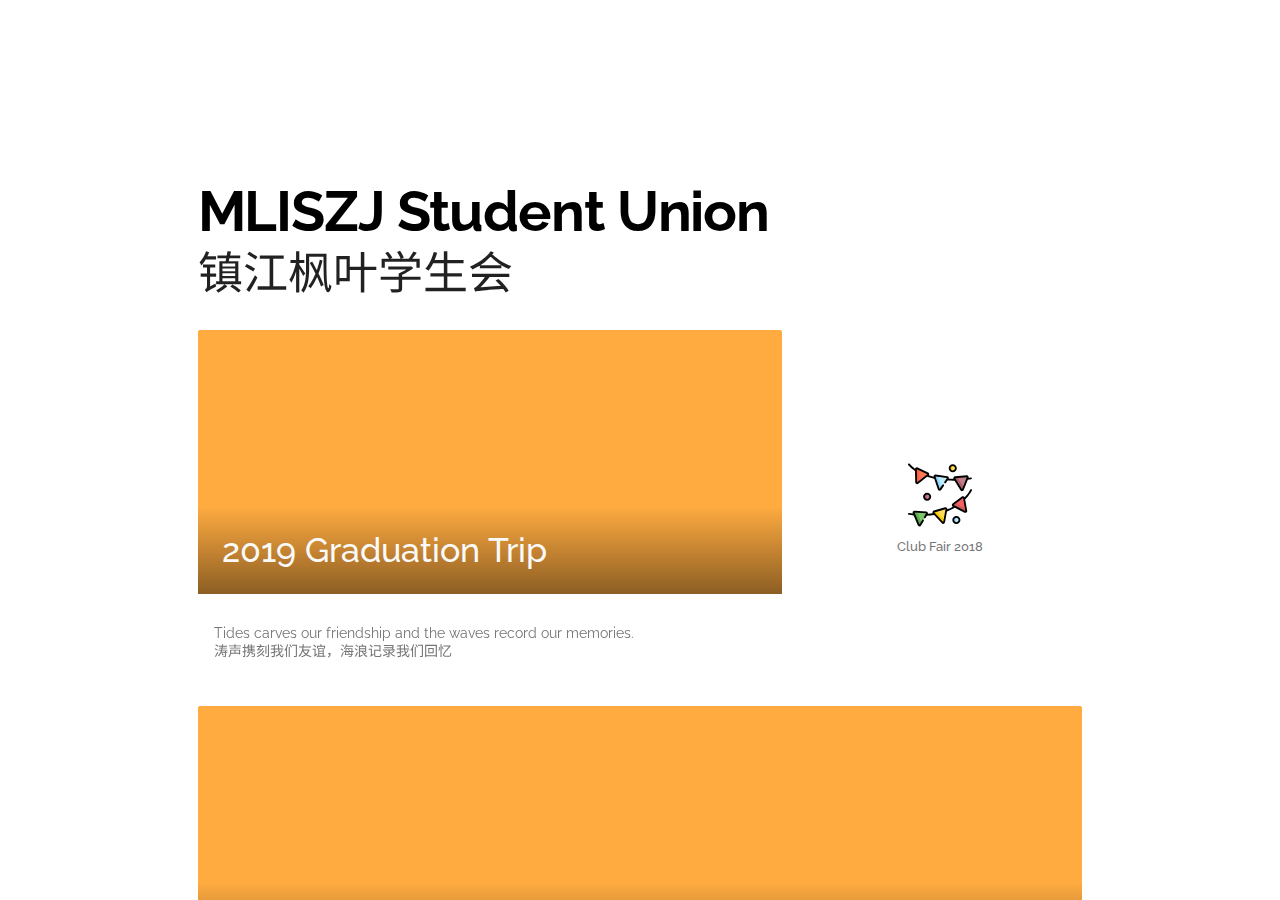
==== commit fc5d3627: "trip" ====
--- a/index.html
+++ b/index.html
@@ -78,6 +78,22 @@
                 <!--</div>-->
                 <!--</div>-->
 
+
+                <div class="mdl-card trip-pic mdl-cell mdl-cell--8-col">
+                  <div class="mdl-card__media mdl-color-text--grey-50">
+                    <div class="gradient">
+                      <h3 class="raleway"><a href="/trip">2019 Graduation Trip</a></h3>
+                    </div>
+                  </div>
+                  <div class="mdl-color-text--grey-600 mdl-card__supporting-text"
+                       style="margin-top: 1rem; margin-bottom: 1rem">
+                    Tides carves our friendship and the waves record our memories.
+                    <br>
+                    涛声携刻我们友谊，海浪记录我们回忆
+                  </div>
+                </div>
+
+                <!--
                 <div class="mdl-card coffee-pic mdl-cell mdl-cell--8-col">
                   <div class="mdl-card__media mdl-color-text--grey-50">
                     <div class="gradient">
@@ -85,6 +101,8 @@
                     </div>
                   </div>
                 </div>
+                -->
+
 
                 <div class="mdl-card something-else mdl-cell mdl-cell--8-col mdl-cell--4-col-desktop">
                   <div class="mdl-card__media mdl-color--white mdl-color-text--grey-600">
--- a/styles.css
+++ b/styles.css
@@ -62,7 +62,7 @@
 
 .demo-card-square.mdl-card {
   width: 100%;
-  height: 320px;
+  height: 330px;
 }
 
 @media (max-width: 839px) and (min-width: 480px) {
@@ -238,6 +238,9 @@
 
 .demo-blog .coffee-pic .mdl-card__media {
   background-image: url('https://mlzjsu.com/app_form_header.jpg');
+}
+.demo-blog .trip-pic .mdl-card__media {
+  background-image: url('https://mlzjsu.com/trip_form_header.jpg');
 }
 
 .demo-blog .something-else .mdl-card__media {
@@ -613,3 +616,42 @@
   background-color: white;
   box-sizing: border-box;
 }
+.para-wrapper {
+  margin-top: 2rem;
+  margin-bottom: 2rem;
+}
+.date-card.mdl-card {
+  width: 100%;
+  height: 280px;
+  background: #3E4EB8;
+  min-height: 0;
+}
+.demo-card-event.mdl-card {
+  width: 100%;
+  height: auto;
+  background: #3E4EB8;
+  padding: 2rem 2rem;
+  min-height: 0;
+}
+.demo-card-event > .mdl-card__actions {
+  border-color: rgba(255, 255, 255, 0.2);
+}
+.demo-card-event > .mdl-card__title {
+  align-items: flex-start;
+}
+.demo-card-event > .mdl-card__title > h4 {
+  margin-top: 0;
+}
+.demo-card-event > .mdl-card__actions {
+  display: flex;
+  box-sizing:border-box;
+  align-items: center;
+}
+.demo-card-event > .mdl-card__actions > .material-icons {
+  padding-right: 10px;
+}
+.demo-card-event > .mdl-card__title,
+.demo-card-event > .mdl-card__actions,
+.demo-card-event > .mdl-card__actions > .mdl-button {
+  color: #fff;
+}
